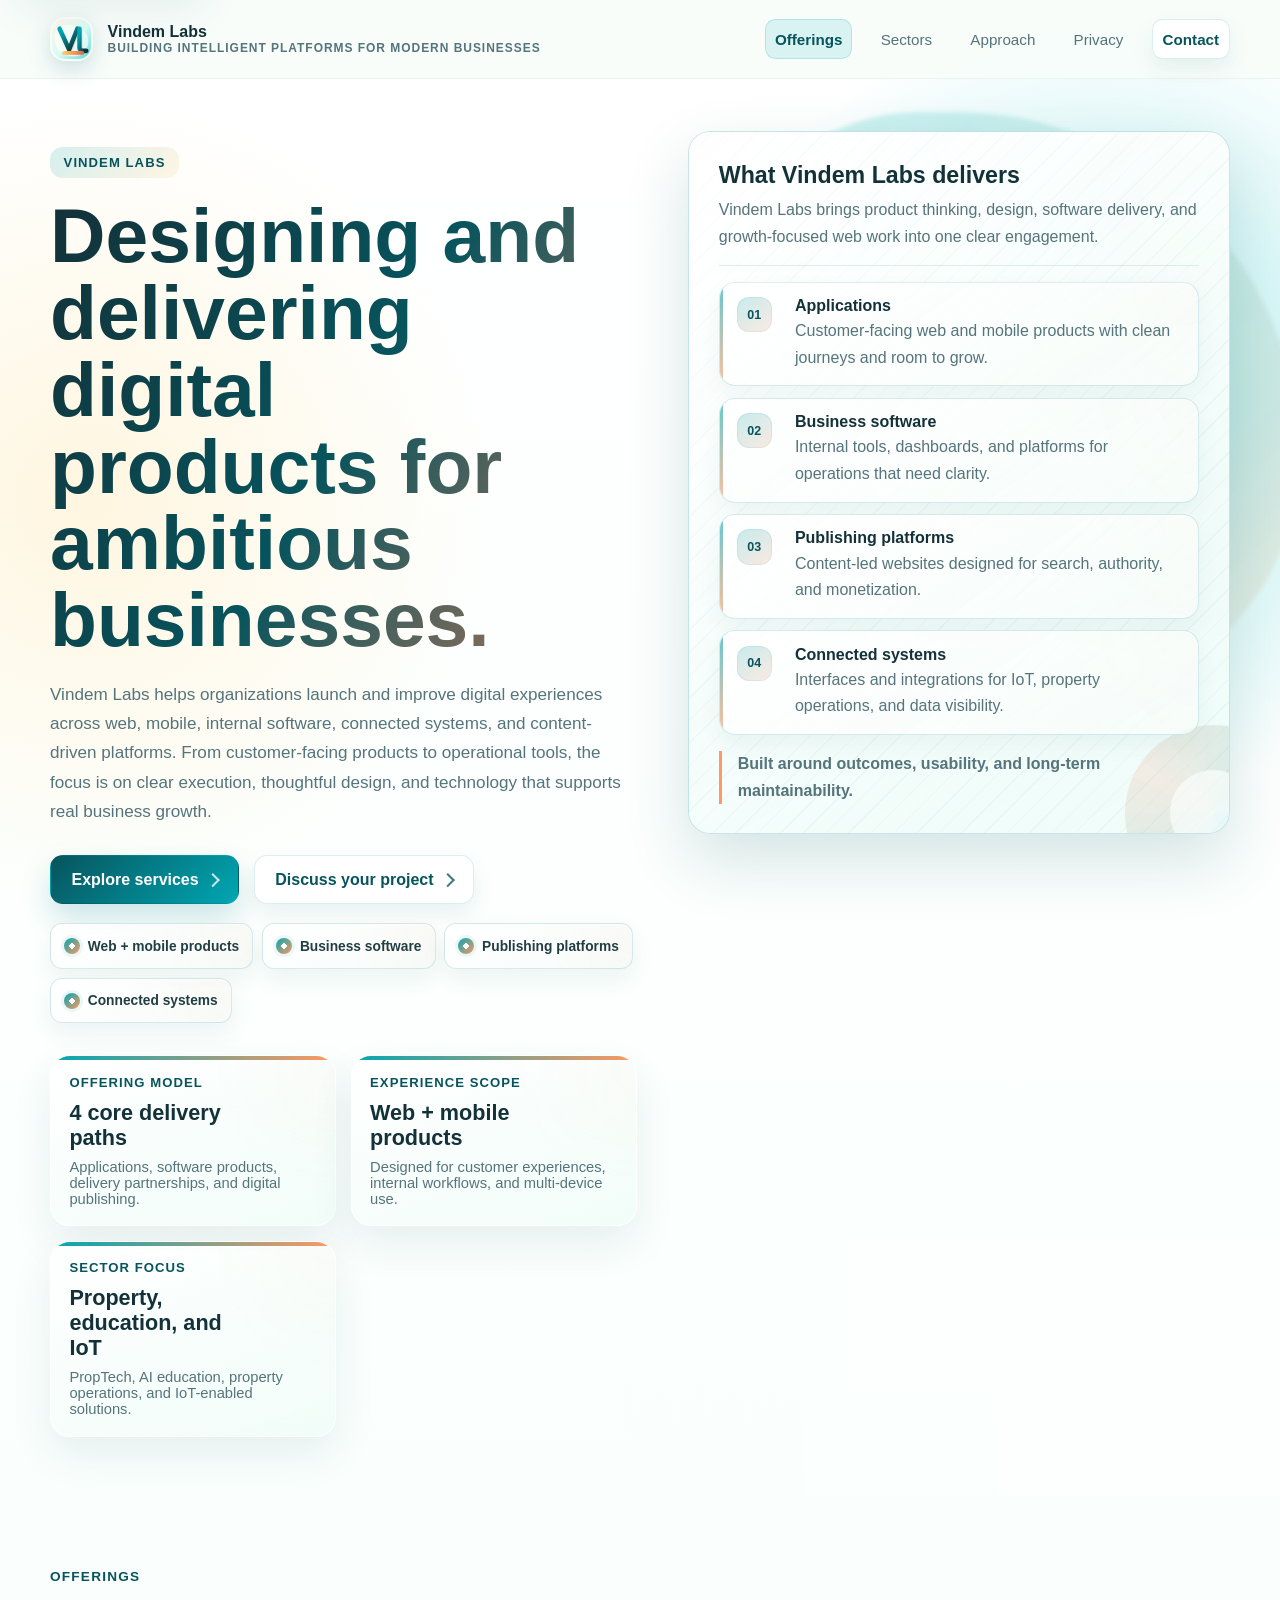
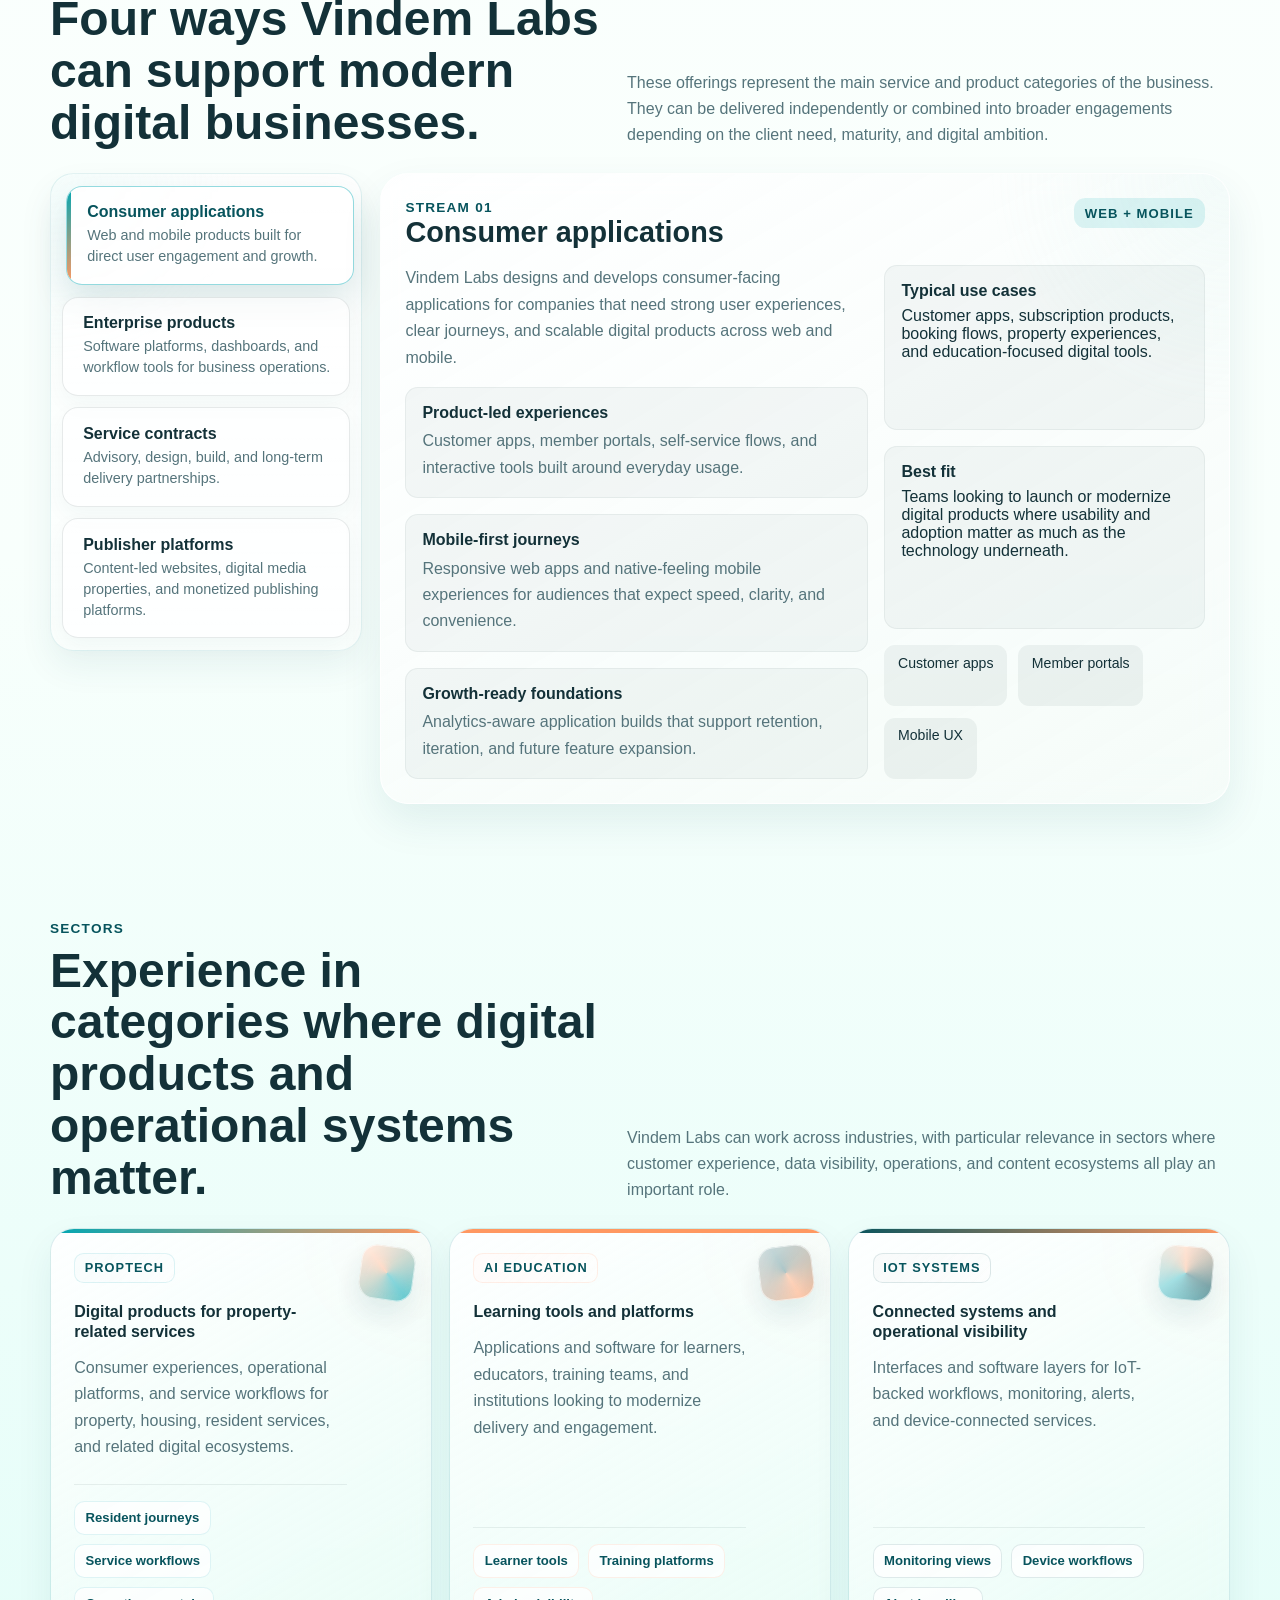
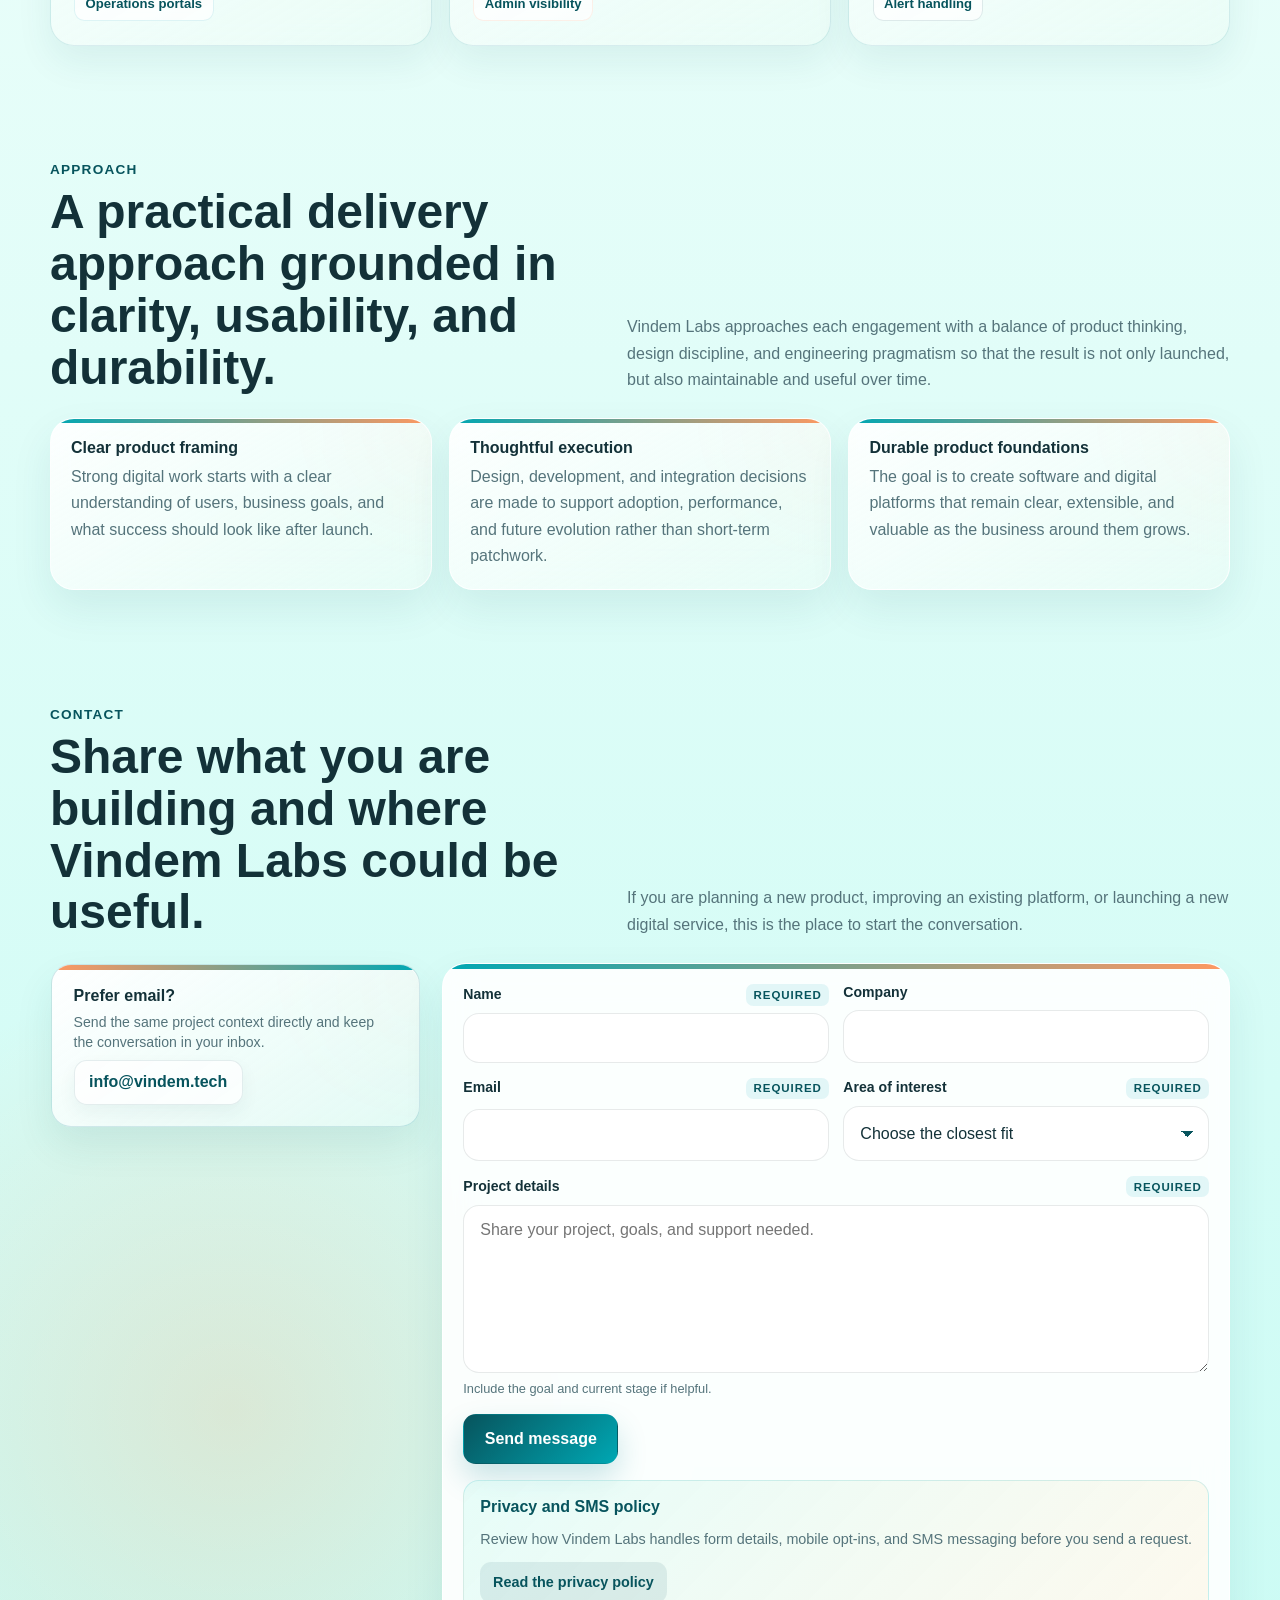
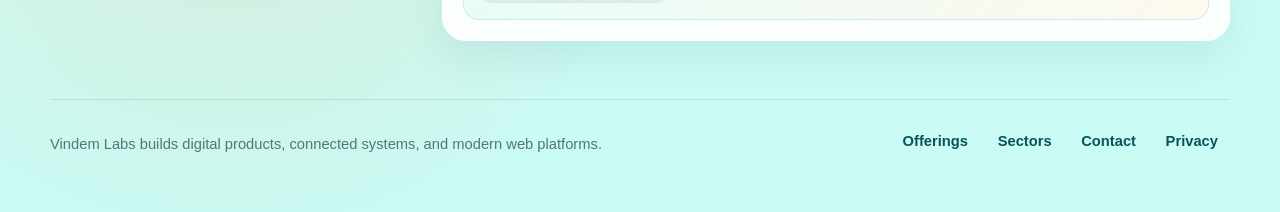
==== docs/index.html @ 6e9fb5de "Refine mobile hero proof layout" ====
<!DOCTYPE html>
<html lang="en">
  <head>
    <meta charset="UTF-8" />
    <meta name="viewport" content="width=device-width, initial-scale=1.0" />
    <title>Vindem Labs | Web, Mobile, Software, and Digital Platforms</title>
    <meta
      name="description"
      content="Vindem Labs LLC builds web, mobile, software, and digital platforms across PropTech, AI education, property operations, IoT, and publisher websites. View the SMS and mobile privacy policy at https://vindem.tech/privacy.html."
    />
    <meta
      name="keywords"
      content="Vindem Labs LLC, web applications, mobile applications, enterprise software, PropTech, AI education, property management software, IoT integrations, publisher websites, privacy policy, SMS privacy policy"
    />
    <meta name="robots" content="index, follow, max-image-preview:large" />
    <meta name="author" content="Vindem Labs LLC" />
    <meta name="application-name" content="Vindem Labs" />
    <meta name="last-modified" content="2026-04-29" />
    <meta name="theme-color" content="#d8fbf5" />
    <meta property="og:title" content="Vindem Labs" />
    <meta
      property="og:description"
      content="Vindem Labs LLC creates digital products, software platforms, websites, and connected web experiences. The SMS and mobile privacy policy is available at https://vindem.tech/privacy.html."
    />
    <meta property="og:site_name" content="Vindem Labs" />
    <meta property="og:type" content="website" />
    <meta property="og:image" content="assets/og-card.svg?v=10" />
    <meta name="twitter:card" content="summary_large_image" />
    <meta name="twitter:title" content="Vindem Labs" />
    <meta
      name="twitter:description"
      content="Web, mobile, software, and digital platforms from Vindem Labs LLC, with the SMS and mobile privacy policy available at https://vindem.tech/privacy.html."
    />
    <link rel="icon" href="assets/favicon.svg?v=10" type="image/svg+xml" />
    <script type="application/ld+json">
      {
        "@context": "https://schema.org",
        "@type": "WebSite",
        "name": "Vindem Labs",
        "alternateName": "Vindem Labs LLC",
        "description": "Vindem Labs LLC builds web, mobile, software, and digital platforms across PropTech, AI education, property operations, IoT, and publisher websites.",
        "publisher": {
          "@type": "Organization",
          "name": "Vindem Labs LLC",
          "url": "./"
        },
        "hasPart": {
          "@type": "WebPageElement",
          "name": "Privacy Policy",
          "url": "https://vindem.tech/privacy.html",
          "text": "Vindem Labs LLC does not share, sell, or rent your mobile phone number or any personal information collected through SMS messaging with third parties for their marketing purposes. Your mobile number will only be used to send you the SMS messages you have opted in to receive."
        }
      }
    </script>
    <style>
      :root {
        --bg: #f8fffc;
        --bg-deep: #c9fbf4;
        --panel: rgba(255, 255, 255, 0.8);
        --panel-strong: rgba(255, 255, 255, 0.96);
        --text: #133138;
        --muted: #55747b;
        --line: rgba(19, 49, 56, 0.1);
        --brand: #00a7b3;
        --brand-deep: #07545d;
        --brand-soft: #a7f3ec;
        --accent: #ff9861;
        --ink: #213e44;
        --cream: #fff5df;
        --mint: #d4fbef;
        --shadow: 0 18px 42px rgba(7, 84, 93, 0.085);
        --shadow-strong: 0 28px 70px rgba(7, 84, 93, 0.14);
        --radius: 22px;
        --max: 1180px;
      }

      * {
        box-sizing: border-box;
      }

      html {
        scroll-behavior: smooth;
      }

      body {
        margin: 0;
        font-family: "Sora", "Avenir Next", "Segoe UI", sans-serif;
        color: var(--text);
        overflow-x: hidden;
        background:
          radial-gradient(circle at 7% 10%, rgba(255, 246, 224, 1), transparent 25rem),
          radial-gradient(circle at 86% 8%, rgba(0, 196, 204, 0.3), transparent 25rem),
          radial-gradient(circle at 18% 92%, rgba(255, 164, 104, 0.22), transparent 28rem),
          linear-gradient(180deg, #ffffff 0%, var(--bg) 43%, var(--bg-deep) 100%);
      }

      body::before {
        content: "";
        position: fixed;
        inset: 7rem auto auto 50%;
        width: min(46vw, 620px);
        height: min(46vw, 620px);
        transform: translateX(12%);
        border-radius: 38% 62% 44% 56%;
        background:
          linear-gradient(135deg, rgba(0, 196, 204, 0.26), rgba(255, 164, 104, 0.2)),
          radial-gradient(circle at 35% 35%, rgba(255, 255, 255, 0.94), transparent 34%);
        filter: blur(2px);
        opacity: 0.8;
        pointer-events: none;
        z-index: -1;
      }

      a {
        color: inherit;
        text-decoration: none;
      }

      img,
      svg {
        display: block;
        max-width: 100%;
      }

      button,
      input,
      textarea,
      select {
        font: inherit;
      }

      .shell {
        width: min(calc(100% - 2rem), var(--max));
        margin: 0 auto;
      }

      .visually-hidden {
        position: absolute;
        width: 1px;
        height: 1px;
        padding: 0;
        margin: -1px;
        overflow: hidden;
        clip: rect(0, 0, 0, 0);
        white-space: nowrap;
        border: 0;
      }

      .site-header {
        position: sticky;
        top: 0;
        z-index: 20;
        backdrop-filter: blur(18px);
        background: rgba(247, 253, 250, 0.84);
        border-bottom: 1px solid rgba(19, 49, 56, 0.06);
      }

      .skip-link {
        position: fixed;
        top: 1rem;
        left: 1rem;
        z-index: 50;
        transform: translateY(-160%);
        padding: 0.8rem 1rem;
        border-radius: 0.8rem;
        background: var(--brand-deep);
        color: #fff;
        font-weight: 800;
        box-shadow: var(--shadow);
        transition: transform 180ms ease;
      }

      .skip-link:focus-visible {
        transform: translateY(0);
        outline: 3px solid rgba(255, 152, 97, 0.6);
        outline-offset: 3px;
      }

      main:focus {
        outline: none;
      }

      .site-header .shell {
        display: flex;
        align-items: center;
        justify-content: space-between;
        gap: 1rem;
        min-height: 78px;
        position: relative;
      }

      .brand {
        display: flex;
        align-items: center;
        gap: 0.9rem;
        min-width: 0;
        padding: 0.35rem 0.45rem 0.35rem 0.35rem;
        margin-left: -0.35rem;
        border-radius: 1rem;
        font-weight: 800;
        letter-spacing: 0;
        transition: background 180ms ease, box-shadow 180ms ease, transform 180ms ease;
      }

      .brand:hover {
        background: rgba(255, 255, 255, 0.5);
      }

      .brand:focus-visible {
        background: linear-gradient(135deg, rgba(216, 251, 245, 0.86), rgba(255, 248, 242, 0.76));
        box-shadow:
          0 0 0 3px rgba(255, 255, 255, 0.94),
          0 0 0 6px rgba(0, 167, 179, 0.28),
          0 10px 24px rgba(7, 84, 93, 0.12);
        outline: none;
      }

      .brand-mark {
        width: 2.7rem;
        height: 2.7rem;
        border-radius: 0.95rem;
        box-shadow: 0 8px 22px rgba(7, 84, 93, 0.18);
        overflow: hidden;
        flex: 0 0 auto;
      }

      .brand-copy {
        min-width: 0;
      }

      .brand-mark img {
        display: block;
        width: 100%;
        height: 100%;
      }

      .brand-copy small {
        display: block;
        color: var(--muted);
        font-size: 0.75rem;
        font-weight: 600;
        letter-spacing: 0.08em;
        text-transform: uppercase;
      }

      nav {
        display: flex;
        align-items: center;
        gap: 1.15rem;
        flex-wrap: wrap;
        justify-content: flex-end;
      }

      .site-header nav a {
        display: inline-flex;
        align-items: center;
        min-height: 2.5rem;
        padding: 0 0.62rem;
        position: relative;
        color: var(--muted);
        font-size: 0.95rem;
        border-radius: 0.65rem;
        transition: color 180ms ease, background 180ms ease, box-shadow 180ms ease;
      }

      .site-header nav a:hover,
      .site-header nav a:focus-visible {
        color: var(--text);
      }

      .site-header nav a:hover {
        background: rgba(255, 255, 255, 0.54);
        box-shadow: inset 0 -3px 0 rgba(255, 152, 97, 0.5);
      }

      .site-header nav a:focus-visible {
        background: linear-gradient(135deg, rgba(216, 251, 245, 0.86), rgba(255, 248, 242, 0.76));
        box-shadow:
          0 0 0 3px rgba(255, 255, 255, 0.94),
          0 0 0 6px rgba(0, 167, 179, 0.28),
          0 10px 24px rgba(7, 84, 93, 0.12);
        outline: none;
      }

      .site-header nav a:focus-visible::after {
        content: "";
        position: absolute;
        left: 0.55rem;
        right: 0.55rem;
        bottom: 0.18rem;
        height: 3px;
        border-radius: 999px;
        background: linear-gradient(90deg, var(--brand), var(--accent));
      }

      .mobile-nav {
        display: none;
        position: relative;
      }

      .mobile-nav summary {
        list-style: none;
        width: 3rem;
        height: 3rem;
        padding: 0;
      }

      .mobile-nav summary::-webkit-details-marker {
        display: none;
      }

      .mobile-nav[open] summary {
        border-color: rgba(0, 167, 179, 0.42);
        background: rgba(190, 236, 231, 0.5);
      }

      .mobile-nav summary:focus-visible {
        box-shadow:
          0 0 0 3px rgba(255, 255, 255, 0.94),
          0 0 0 6px rgba(0, 167, 179, 0.28),
          0 10px 24px rgba(7, 84, 93, 0.12);
        outline: none;
      }

      .menu-icon {
        display: grid;
        gap: 0.28rem;
        width: 1.2rem;
      }

      .menu-icon span {
        display: block;
        height: 2px;
        border-radius: 999px;
        background: currentColor;
        transition: transform 180ms ease, opacity 180ms ease;
      }

      .mobile-nav[open] .menu-icon span:first-child {
        transform: translateY(0.39rem) rotate(45deg);
      }

      .mobile-nav[open] .menu-icon span:nth-child(2) {
        opacity: 0;
      }

      .mobile-nav[open] .menu-icon span:last-child {
        transform: translateY(-0.39rem) rotate(-45deg);
      }

      .mobile-nav-panel {
        position: absolute;
        top: calc(100% + 0.75rem);
        right: 0;
        width: min(22rem, calc(100vw - 2rem));
        display: grid;
        gap: 0.4rem;
        max-height: calc(100vh - 6rem);
        overflow-y: auto;
        padding: 0.65rem;
        border-radius: 1.1rem;
        background:
          linear-gradient(180deg, rgba(255, 255, 255, 0.98), rgba(248, 255, 252, 0.94)),
          radial-gradient(circle at 100% 0%, rgba(167, 243, 236, 0.54), transparent 10rem);
        border: 1px solid rgba(0, 126, 139, 0.12);
        box-shadow: 0 18px 42px rgba(7, 84, 93, 0.14);
        backdrop-filter: blur(16px);
        z-index: 30;
      }

      .mobile-nav-panel a {
        display: flex;
        align-items: center;
        min-height: 3rem;
        padding: 0.78rem 0.9rem;
        border: 1px solid transparent;
        border-radius: 0.82rem;
        background: rgba(255, 255, 255, 0.58);
        color: var(--text);
        font-weight: 700;
        transition:
          background 180ms ease,
          border-color 180ms ease,
          box-shadow 180ms ease,
          color 180ms ease;
      }

      .mobile-nav-panel a:hover,
      .mobile-nav-panel a:focus-visible {
        background: linear-gradient(135deg, rgba(216, 251, 245, 0.86), rgba(255, 248, 242, 0.76));
        border-color: rgba(0, 167, 179, 0.22);
        box-shadow:
          inset 4px 0 0 var(--accent),
          0 0 0 2px rgba(0, 167, 179, 0.16);
        color: var(--brand-deep);
        outline: none;
      }

      .button {
        display: inline-flex;
        align-items: center;
        justify-content: center;
        gap: 0.6rem;
        border-radius: 0.8rem;
        padding: 0.92rem 1.28rem;
        border: 1px solid transparent;
        font-weight: 700;
        cursor: pointer;
        box-shadow: 0 10px 22px rgba(7, 84, 93, 0.08);
        transition:
          transform 180ms ease,
          background 180ms ease,
          border-color 180ms ease,
          box-shadow 180ms ease;
      }

      .button:hover,
      .button:focus-visible {
        transform: translateY(-1px);
        box-shadow: 0 16px 30px rgba(7, 84, 93, 0.12);
      }

      .button:focus-visible {
        outline: 3px solid rgba(255, 152, 97, 0.5);
        outline-offset: 3px;
      }

      .button:active {
        transform: translateY(0);
        box-shadow: 0 8px 18px rgba(7, 84, 93, 0.1);
      }

      .button.primary {
        background: linear-gradient(135deg, var(--brand-deep), var(--brand));
        color: #fff;
        box-shadow: 0 14px 30px rgba(0, 126, 139, 0.2);
      }

      .button.primary:hover,
      .button.primary:focus-visible {
        background: linear-gradient(135deg, #064852, #00b5bf);
        box-shadow: 0 18px 36px rgba(0, 126, 139, 0.24);
      }

      .button.primary:disabled {
        background: rgba(19, 49, 56, 0.12);
        color: rgba(19, 49, 56, 0.66);
        border-color: rgba(19, 49, 56, 0.08);
        box-shadow: none;
        cursor: not-allowed;
        transform: none;
      }

      .button.secondary {
        background: rgba(255, 255, 255, 0.78);
        border-color: rgba(0, 126, 139, 0.14);
        color: var(--brand-deep);
      }

      .button.secondary:hover,
      .button.secondary:focus-visible {
        background: rgba(255, 255, 255, 0.94);
        border-color: rgba(0, 167, 179, 0.3);
      }

      main section {
        padding: 3.65rem 0;
        scroll-margin-top: 6.5rem;
      }

      .hero {
        padding-top: 3.25rem;
        position: relative;
      }

      .hero::after {
        content: "";
        position: absolute;
        inset: auto 0 1rem auto;
        width: min(52vw, 680px);
        height: 16rem;
        border-radius: 999px 0 0 999px;
        background: linear-gradient(90deg, transparent, rgba(255, 255, 255, 0.58));
        pointer-events: none;
        z-index: -1;
      }

      .hero-grid {
        display: grid;
        grid-template-columns: minmax(0, 1.04fr) minmax(360px, 0.96fr);
        gap: clamp(1.5rem, 4vw, 3.25rem);
        align-items: start;
      }

      .hero-copy {
        padding: 1rem 0;
      }

      .eyebrow {
        display: inline-flex;
        align-items: center;
        gap: 0.5rem;
        margin-bottom: 1.2rem;
        padding: 0.5rem 0.85rem;
        border-radius: 0.8rem;
        font-size: 0.82rem;
        font-weight: 800;
        letter-spacing: 0.08em;
        text-transform: uppercase;
        background: linear-gradient(135deg, rgba(0, 167, 179, 0.16), rgba(255, 242, 220, 0.78));
        color: var(--brand-deep);
      }

      h1,
      h2,
      h3,
      p {
        margin: 0;
      }

      h1 {
        font-size: 4.8rem;
        line-height: 1;
        letter-spacing: 0;
        max-width: 13ch;
        background: linear-gradient(120deg, #133138 0%, #07545d 52%, #e97f59 116%);
        -webkit-background-clip: text;
        background-clip: text;
        color: transparent;
      }

      .hero-copy p {
        margin-top: 1.35rem;
        max-width: 62ch;
        color: var(--muted);
        font-size: 1.07rem;
        line-height: 1.72;
      }

      .hero-actions {
        display: flex;
        gap: 0.9rem;
        flex-wrap: wrap;
        margin-top: 1.75rem;
      }

      .hero-actions .button::after {
        content: "";
        width: 0.48rem;
        height: 0.48rem;
        border-top: 2px solid currentColor;
        border-right: 2px solid currentColor;
        transform: rotate(45deg);
        opacity: 0.78;
        transition: transform 180ms ease, opacity 180ms ease;
      }

      .hero-actions .button:hover::after,
      .hero-actions .button:focus-visible::after {
        transform: translateX(0.14rem) rotate(45deg);
        opacity: 1;
      }

      .hero-proof {
        display: flex;
        flex-wrap: wrap;
        gap: 0.55rem;
        margin-top: 1.2rem;
        max-width: 42rem;
      }

      .hero-proof span {
        display: inline-flex;
        align-items: center;
        gap: 0.48rem;
        flex: 0 1 auto;
        min-height: 2.85rem;
        padding: 0.6rem 0.82rem;
        border: 1px solid rgba(0, 126, 139, 0.16);
        border-radius: 0.75rem;
        background:
          linear-gradient(145deg, rgba(255, 255, 255, 0.86), rgba(245, 251, 248, 0.72)),
          radial-gradient(circle at 100% 0%, rgba(255, 152, 97, 0.14), transparent 5.8rem);
        color: var(--ink);
        font-size: 0.86rem;
        font-weight: 700;
        line-height: 1.25;
        box-shadow:
          inset 0 1px 0 rgba(255, 255, 255, 0.86),
          0 10px 24px rgba(7, 84, 93, 0.065);
      }

      .hero-proof span::before {
        content: "";
        width: 1rem;
        height: 1rem;
        border-radius: 999px;
        flex: 0 0 auto;
        background:
          radial-gradient(circle at 50% 50%, #fff 0 0.17rem, transparent 0.18rem),
          linear-gradient(135deg, var(--brand), var(--accent));
        box-shadow:
          0 0 0 3px rgba(0, 167, 179, 0.08),
          0 0 0 1px rgba(255, 255, 255, 0.9);
      }

      .metric-row {
        display: grid;
        grid-template-columns: repeat(auto-fit, minmax(min(100%, 12.5rem), 1fr));
        gap: 0.9rem;
        margin-top: 2rem;
      }

      .metric-card,
      .glass-card,
      .stream-panel,
      .path-card,
      .pillar,
      .contact-card,
      .contact-form {
        background: var(--panel);
        border: 1px solid rgba(255, 255, 255, 0.78);
        box-shadow: var(--shadow);
        backdrop-filter: blur(16px);
      }

      .metric-card {
        display: grid;
        align-content: start;
        gap: 0.55rem;
        min-height: 10.5rem;
        border-radius: 1.25rem;
        padding: 1.15rem;
        position: relative;
        overflow: hidden;
        background:
          linear-gradient(160deg, rgba(255, 255, 255, 0.86), rgba(236, 252, 246, 0.64)),
          radial-gradient(circle at 100% 0%, rgba(255, 152, 97, 0.12), transparent 8rem);
        border-color: rgba(255, 255, 255, 0.86);
        transition: transform 180ms ease, box-shadow 180ms ease;
      }

      .metric-card::before {
        content: "";
        position: absolute;
        inset: 0 0 auto;
        height: 4px;
        background: linear-gradient(90deg, var(--brand), var(--accent));
      }

      .metric-card:hover,
      .metric-card:focus-within {
        transform: translateY(-3px);
        box-shadow: 0 18px 38px rgba(7, 84, 93, 0.1);
      }

      .metric-card strong {
        display: block;
        color: var(--brand-deep);
        font-size: 0.82rem;
        letter-spacing: 0.08em;
        line-height: 1.25;
        text-transform: uppercase;
      }

      .metric-card b {
        display: block;
        color: var(--text);
        font-size: 1.35rem;
        line-height: 1.16;
        letter-spacing: 0;
        max-width: 13ch;
      }

      .metric-card span {
        color: var(--muted);
        font-size: 0.92rem;
      }

      .glass-card {
        border-radius: var(--radius);
        padding: clamp(1.35rem, 2.4vw, 1.85rem);
        position: relative;
        overflow: hidden;
        background:
          linear-gradient(145deg, rgba(255, 255, 255, 0.97), rgba(223, 248, 239, 0.86)),
          radial-gradient(circle at 92% 8%, rgba(244, 151, 108, 0.18), transparent 11rem);
        border-color: rgba(255, 255, 255, 0.9);
        box-shadow: var(--shadow-strong);
      }

      .glass-card::before {
        content: "";
        position: absolute;
        inset: 0;
        background:
          linear-gradient(135deg, rgba(255, 255, 255, 0.7), transparent 42%),
          repeating-linear-gradient(135deg, rgba(0, 126, 139, 0.045) 0 1px, transparent 1px 16px);
        pointer-events: none;
      }

      .glass-card::after {
        content: "";
        position: absolute;
        width: 11rem;
        height: 11rem;
        right: -4.5rem;
        bottom: -4.2rem;
        border-radius: 50%;
        background:
          radial-gradient(circle, rgba(255, 255, 255, 0.7) 0 34%, transparent 35%),
          conic-gradient(from 120deg, rgba(0, 167, 179, 0.28), rgba(244, 151, 108, 0.22), rgba(0, 167, 179, 0.28));
        opacity: 0.72;
        pointer-events: none;
      }

      .hero-board {
        display: grid;
        gap: 1rem;
        align-self: start;
        align-content: start;
        background:
          linear-gradient(150deg, rgba(255, 255, 255, 0.985), rgba(237, 252, 248, 0.92)),
          radial-gradient(circle at 94% 8%, rgba(244, 151, 108, 0.14), transparent 10rem);
        border-color: rgba(0, 126, 139, 0.2);
        box-shadow:
          0 26px 64px rgba(7, 84, 93, 0.16),
          inset 0 1px 0 rgba(255, 255, 255, 0.92);
      }

      .hero-board > * {
        position: relative;
        z-index: 1;
      }

      .hero-board h2 {
        font-size: 1.45rem;
        letter-spacing: 0;
        margin-bottom: 0.55rem;
      }

      .hero-board > div:first-child {
        padding-bottom: 0.9rem;
        border-bottom: 1px solid rgba(0, 126, 139, 0.12);
      }

      .hero-board p,
      .section-copy p,
      .stream-content p,
      .path-card p,
      .pillar p,
      .contact-card p {
        color: var(--muted);
        line-height: 1.65;
      }

      .delivery-list,
      .pill-list,
      .stat-list {
        display: flex;
        flex-wrap: wrap;
        gap: 0.7rem;
      }

      .delivery-list {
        display: grid;
        gap: 0.72rem;
      }

      .delivery-item {
        position: relative;
        overflow: hidden;
        display: grid;
        grid-template-columns: 2.7rem minmax(0, 1fr);
        gap: 0.95rem;
        align-items: start;
        padding: 0.9rem 0.95rem 0.9rem 1.05rem;
        border: 1px solid rgba(0, 126, 139, 0.16);
        border-radius: 1rem;
        background:
          linear-gradient(145deg, rgba(255, 255, 255, 0.94), rgba(247, 253, 250, 0.82)),
          radial-gradient(circle at 100% 0%, rgba(255, 152, 97, 0.1), transparent 7rem);
        box-shadow:
          inset 0 1px 0 rgba(255, 255, 255, 0.78),
          0 10px 22px rgba(7, 84, 93, 0.055);
        transition: transform 180ms ease, border-color 180ms ease, box-shadow 180ms ease;
      }

      .delivery-item::before {
        content: "";
        position: absolute;
        inset: 0 auto 0 0;
        width: 3px;
        background: linear-gradient(180deg, var(--brand), var(--accent));
        opacity: 0.62;
      }

      .delivery-item:hover,
      .delivery-item:focus-within {
        transform: translateY(-2px);
        border-color: rgba(0, 167, 179, 0.26);
        box-shadow:
          inset 0 1px 0 rgba(255, 255, 255, 0.86),
          0 15px 28px rgba(7, 84, 93, 0.08);
      }

      .delivery-item:first-child {
        border-top: 1px solid rgba(0, 126, 139, 0.12);
      }

      .delivery-item .delivery-code {
        display: inline-grid;
        place-items: center;
        width: 2.2rem;
        height: 2.2rem;
        border-radius: 0.75rem;
        background: linear-gradient(145deg, rgba(0, 167, 179, 0.22), rgba(244, 151, 108, 0.2));
        color: var(--brand-deep);
        font-size: 0.78rem;
        font-variant-numeric: tabular-nums;
        font-weight: 800;
        box-shadow: inset 0 0 0 1px rgba(0, 126, 139, 0.08);
      }

      .delivery-item strong {
        display: block;
        margin-bottom: 0.2rem;
      }

      .delivery-note {
        border-left: 3px solid var(--accent);
        padding-left: 1rem;
        color: var(--ink);
        font-weight: 700;
      }

      .pill-list span,
      .stat-list span {
        padding: 0.6rem 0.85rem;
        border-radius: 0.7rem;
        font-size: 0.88rem;
        background: rgba(19, 49, 56, 0.06);
      }

      .section-head {
        display: grid;
        grid-template-columns: 0.92fr 1fr;
        gap: 1.4rem;
        align-items: end;
        margin-bottom: 1.55rem;
      }

      .section-head h2 {
        font-size: 3rem;
        line-height: 1.08;
        letter-spacing: 0;
      }

      .section-kicker {
        color: var(--brand-deep);
        font-size: 0.85rem;
        font-weight: 800;
        letter-spacing: 0.09em;
        text-transform: uppercase;
        margin-bottom: 0.55rem;
      }

      .stream-shell {
        display: grid;
        grid-template-columns: minmax(17rem, 19.5rem) minmax(0, 1fr);
        gap: 1.15rem;
        align-items: start;
      }

      .stream-tabs {
        display: grid;
        gap: 0.72rem;
        padding: 0.7rem;
        border: 1px solid rgba(0, 126, 139, 0.1);
        border-radius: 1.45rem;
        background:
          linear-gradient(180deg, rgba(255, 255, 255, 0.74), rgba(255, 255, 255, 0.48)),
          radial-gradient(circle at 0 0, rgba(183, 242, 234, 0.52), transparent 12rem);
        box-shadow: 0 16px 34px rgba(7, 84, 93, 0.07);
      }

      .stream-mobile-summary {
        display: none;
      }

      .stream-tab {
        appearance: none;
        width: 100%;
        position: relative;
        overflow: hidden;
        text-align: left;
        padding: 1.05rem 1.1rem 1.05rem 1.25rem;
        border-radius: 1rem;
        border: 1px solid var(--line);
        background: rgba(255, 255, 255, 0.62);
        color: var(--text);
        cursor: pointer;
        box-shadow: 0 8px 22px rgba(7, 84, 93, 0.045);
        transition:
          transform 180ms ease,
          border-color 180ms ease,
          background 180ms ease,
          box-shadow 180ms ease;
      }

      .stream-tab::before {
        content: "";
        position: absolute;
        inset: 0 auto 0 0;
        width: 4px;
        background: linear-gradient(180deg, var(--brand), var(--accent));
        opacity: 0;
        transition: opacity 180ms ease;
      }

      .stream-tab:hover,
      .stream-tab:focus-visible,
      .stream-tab[aria-selected="true"] {
        transform: translateX(4px);
        border-color: rgba(0, 167, 179, 0.42);
        background: rgba(255, 255, 255, 0.88);
      }

      .stream-tab[aria-selected="true"] {
        color: var(--brand-deep);
        box-shadow: 0 16px 34px rgba(7, 84, 93, 0.14);
      }

      .stream-tab[aria-selected="true"]::before {
        opacity: 1;
      }

      .stream-tab:focus-visible {
        outline: 3px solid rgba(255, 152, 97, 0.5);
        outline-offset: 3px;
      }

      .stream-tab strong {
        display: block;
        font-size: 1rem;
        margin-bottom: 0.25rem;
      }

      .stream-tab span {
        color: var(--muted);
        font-size: 0.9rem;
        line-height: 1.45;
      }

      .stream-panel {
        min-height: 468px;
        border-radius: 1.75rem;
        padding: 1.5rem;
        background:
          linear-gradient(150deg, rgba(255, 255, 255, 0.86), rgba(245, 251, 248, 0.74)),
          radial-gradient(circle at 100% 0%, rgba(190, 236, 231, 0.72), transparent 15rem);
      }

      .stream-panel[hidden] {
        display: none;
      }

      .stream-header {
        display: flex;
        justify-content: space-between;
        gap: 1rem;
        align-items: start;
        margin-bottom: 1rem;
      }

      .stream-header h3 {
        font-size: 1.8rem;
        letter-spacing: 0;
      }

      .stream-badge {
        padding: 0.45rem 0.7rem;
        border-radius: 0.7rem;
        background: rgba(0, 167, 179, 0.13);
        color: var(--brand-deep);
        white-space: nowrap;
        font-size: 0.82rem;
        font-weight: 800;
        letter-spacing: 0.08em;
        text-transform: uppercase;
      }

      .stream-grid {
        display: grid;
        grid-template-columns: 1.3fr 0.9fr;
        gap: 1rem;
      }

      .stream-content,
      .stream-side,
      .sub-list {
        display: grid;
        gap: 1rem;
      }

      .contact-direct {
        display: grid;
        gap: 0.45rem;
        position: relative;
        overflow: hidden;
        padding: clamp(1.1rem, 2vw, 1.35rem);
        border: 1px solid rgba(0, 126, 139, 0.18);
        border-radius: 1.25rem;
        background:
          linear-gradient(145deg, rgba(255, 255, 255, 0.98), rgba(229, 251, 246, 0.82)),
          radial-gradient(circle at 100% 0%, rgba(255, 152, 97, 0.2), transparent 10rem);
        box-shadow:
          inset 0 1px 0 rgba(255, 255, 255, 0.88),
          0 18px 38px rgba(7, 84, 93, 0.09);
        transition: transform 180ms ease, border-color 180ms ease, box-shadow 180ms ease;
      }

      .contact-direct::before {
        content: "";
        position: absolute;
        inset: 0 0 auto;
        height: 5px;
        background: linear-gradient(90deg, var(--accent), var(--brand));
      }

      .contact-direct:hover,
      .contact-direct:focus-within {
        transform: translateY(-2px);
        border-color: rgba(0, 167, 179, 0.28);
        box-shadow:
          inset 0 1px 0 rgba(255, 255, 255, 0.9),
          0 22px 46px rgba(7, 84, 93, 0.12);
      }

      .contact-direct span {
        color: var(--muted);
        font-size: 0.88rem;
        line-height: 1.45;
      }

      .contact-direct a {
        justify-self: start;
        display: inline-flex;
        align-items: center;
        max-width: 100%;
        min-height: 2.8rem;
        padding: 0.68rem 0.9rem;
        border: 1px solid rgba(7, 84, 93, 0.1);
        border-radius: 0.8rem;
        background: rgba(255, 255, 255, 0.74);
        color: var(--brand-deep);
        font-weight: 800;
        overflow-wrap: anywhere;
        box-shadow: 0 8px 18px rgba(7, 84, 93, 0.06);
      }

      .contact-direct a:hover,
      .contact-direct a:focus-visible {
        background: rgba(216, 251, 245, 0.86);
        border-color: rgba(0, 167, 179, 0.24);
        outline: 3px solid rgba(255, 152, 97, 0.36);
        outline-offset: 3px;
      }

      .sub-item,
      .checkpoint {
        padding: 1rem;
        border-radius: 0.8rem;
        background: rgba(19, 49, 56, 0.04);
        border: 1px solid rgba(19, 49, 56, 0.06);
      }

      .sub-item strong,
      .checkpoint strong,
      .pillar h3,
      .path-card h3,
      .contact-card h3 {
        display: block;
        margin-bottom: 0.4rem;
        font-size: 1rem;
      }

      .path-grid,
      .pillar-grid {
        display: grid;
        grid-template-columns: repeat(3, minmax(0, 1fr));
        gap: 1.1rem;
      }

      .path-card,
      .pillar,
      .contact-card,
      .contact-form {
        border-radius: 1.5rem;
        padding: 1.25rem;
        transition: transform 180ms ease, box-shadow 180ms ease;
      }

      .path-card,
      .pillar {
        position: relative;
        overflow: hidden;
        background:
          linear-gradient(150deg, rgba(255, 255, 255, 0.9), rgba(236, 252, 246, 0.66)),
          radial-gradient(circle at 100% 0%, rgba(255, 152, 97, 0.12), transparent 9rem);
      }

      .path-card {
        --path-accent: var(--brand);
        --path-accent-soft: rgba(0, 167, 179, 0.12);
        display: grid;
        grid-template-rows: auto auto minmax(5.5rem, 1fr) auto;
        gap: 0.45rem;
        min-height: 20rem;
        padding: clamp(1.2rem, 2vw, 1.45rem);
        padding-right: clamp(4.4rem, 8vw, 5.25rem);
        border-color: rgba(0, 126, 139, 0.14);
        box-shadow:
          inset 0 1px 0 rgba(255, 255, 255, 0.86),
          0 16px 36px rgba(7, 84, 93, 0.075);
      }

      .path-card:nth-child(2) {
        --path-accent: var(--accent);
        --path-accent-soft: rgba(255, 152, 97, 0.14);
      }

      .path-card:nth-child(3) {
        --path-accent: var(--brand-deep);
        --path-accent-soft: rgba(7, 84, 93, 0.12);
      }

      .path-card > * {
        position: relative;
        z-index: 1;
      }

      .path-card::before,
      .pillar::before {
        content: "";
        position: absolute;
        inset: 0 0 auto;
        height: 4px;
        background: linear-gradient(90deg, var(--path-accent, var(--brand)), var(--accent));
      }

      .path-card::after {
        content: "";
        position: absolute;
        top: 1.05rem;
        right: 1.05rem;
        width: 3.35rem;
        height: 3.35rem;
        border-radius: 1rem;
        background:
          linear-gradient(135deg, rgba(255, 255, 255, 0.72), rgba(255, 255, 255, 0.18)),
          conic-gradient(from 135deg, rgba(0, 167, 179, 0.88), rgba(255, 152, 97, 0.78), rgba(0, 167, 179, 0.88));
        box-shadow:
          inset 0 0 0 1px rgba(255, 255, 255, 0.58),
          0 14px 28px rgba(7, 84, 93, 0.12);
        opacity: 0.86;
        transform: rotate(8deg);
      }

      .path-card:nth-child(2)::after {
        background:
          linear-gradient(135deg, rgba(255, 255, 255, 0.72), rgba(255, 255, 255, 0.18)),
          conic-gradient(from 155deg, rgba(255, 152, 97, 0.82), rgba(7, 84, 93, 0.74), rgba(255, 152, 97, 0.82));
        transform: rotate(-7deg);
      }

      .path-card:nth-child(3)::after {
        background:
          linear-gradient(135deg, rgba(255, 255, 255, 0.72), rgba(255, 255, 255, 0.18)),
          conic-gradient(from 115deg, rgba(7, 84, 93, 0.84), rgba(0, 167, 179, 0.78), rgba(255, 152, 97, 0.74), rgba(7, 84, 93, 0.84));
        transform: rotate(5deg);
      }

      .path-card:hover,
      .path-card:focus-within,
      .pillar:hover,
      .pillar:focus-within {
        transform: translateY(-3px);
        box-shadow: 0 20px 44px rgba(7, 84, 93, 0.11);
      }

      .path-card:hover,
      .path-card:focus-within {
        border-color: rgba(0, 167, 179, 0.26);
        box-shadow:
          inset 0 1px 0 rgba(255, 255, 255, 0.9),
          0 22px 50px rgba(7, 84, 93, 0.12);
      }

      .path-card em {
        display: inline-block;
        justify-self: start;
        margin-bottom: 0.75rem;
        padding: 0.42rem 0.6rem;
        border: 1px solid var(--path-accent-soft);
        border-radius: 0.6rem;
        background:
          linear-gradient(135deg, rgba(255, 255, 255, 0.8), rgba(255, 255, 255, 0.58)),
          linear-gradient(135deg, var(--path-accent-soft), transparent);
        font-style: normal;
        color: var(--brand-deep);
        font-weight: 800;
        letter-spacing: 0.08em;
        text-transform: uppercase;
        font-size: 0.8rem;
      }

      .path-card h3 {
        line-height: 1.22;
      }

      .path-highlights {
        display: flex;
        flex-wrap: wrap;
        gap: 0.55rem;
        align-self: end;
        margin-top: 1rem;
        padding-top: 1rem;
        border-top: 1px solid rgba(19, 49, 56, 0.08);
      }

      .path-highlights span {
        padding: 0.5rem 0.65rem;
        border-radius: 0.65rem;
        border: 1px solid var(--path-accent-soft);
        background: rgba(255, 255, 255, 0.72);
        color: var(--brand-deep);
        font-size: 0.82rem;
        font-weight: 800;
        line-height: 1.25;
      }

      .pillar {
        min-height: 100%;
      }

      .contact-layout {
        display: grid;
        grid-template-columns: minmax(16rem, 0.64fr) minmax(0, 1.36fr);
        gap: clamp(1rem, 2vw, 1.35rem);
        align-items: start;
      }

      .contact-card {
        display: grid;
        gap: 1rem;
        align-content: start;
        position: sticky;
        top: 6.25rem;
        padding: 0;
        border-color: transparent;
        background: transparent;
        box-shadow: none;
        backdrop-filter: none;
      }

      .contact-form {
        display: grid;
        gap: 1rem;
        position: relative;
        overflow: hidden;
        background: rgba(255, 255, 255, 0.9);
        border-color: rgba(255, 255, 255, 0.9);
      }

      .contact-form::before {
        content: "";
        position: absolute;
        inset: 0 0 auto;
        height: 5px;
        background: linear-gradient(90deg, var(--brand), var(--accent));
      }

      .form-grid {
        display: grid;
        grid-template-columns: repeat(2, minmax(0, 1fr));
        gap: 0.9rem;
      }

      .field {
        display: grid;
        gap: 0.45rem;
      }

      .field.full {
        grid-column: 1 / -1;
      }

      .field label {
        display: flex;
        align-items: baseline;
        justify-content: space-between;
        gap: 0.75rem;
        font-size: 0.88rem;
        font-weight: 700;
      }

      .required-mark {
        display: inline-flex;
        align-items: center;
        min-height: 1.35rem;
        padding: 0.18rem 0.45rem;
        border-radius: 0.45rem;
        background: rgba(0, 167, 179, 0.1);
        color: var(--brand-deep);
        font-size: 0.72rem;
        font-weight: 800;
        letter-spacing: 0.08em;
        text-transform: uppercase;
      }

      .field-hint {
        color: var(--muted);
        font-size: 0.8rem;
        line-height: 1.45;
      }

      .field input,
      .field textarea,
      .field select {
        width: 100%;
        border: 1px solid var(--line);
        border-radius: 1rem;
        padding: 0.95rem 1rem;
        background: rgba(255, 255, 255, 0.88);
        color: var(--text);
        box-shadow: inset 0 1px 0 rgba(255, 255, 255, 0.72);
        transition:
          background 180ms ease,
          border-color 180ms ease,
          box-shadow 180ms ease;
      }

      .field select {
        appearance: none;
        min-height: 3.45rem;
        padding-right: 2.8rem;
        background-image:
          linear-gradient(45deg, transparent 50%, var(--brand-deep) 50%),
          linear-gradient(135deg, var(--brand-deep) 50%, transparent 50%);
        background-position:
          calc(100% - 1.25rem) 50%,
          calc(100% - 0.9rem) 50%;
        background-size: 0.42rem 0.42rem, 0.42rem 0.42rem;
        background-repeat: no-repeat;
      }

      .field textarea {
        min-height: 168px;
        resize: vertical;
      }

      .field input:focus-visible,
      .field textarea:focus-visible,
      .field select:focus-visible {
        outline: none;
        border-color: rgba(0, 167, 179, 0.46);
        background: #fff;
        box-shadow:
          inset 0 1px 0 rgba(255, 255, 255, 0.9),
          0 0 0 3px rgba(0, 167, 179, 0.16),
          0 12px 26px rgba(7, 84, 93, 0.08);
      }

      .field input:user-invalid,
      .field textarea:user-invalid,
      .field select:user-invalid,
      .contact-form.is-validated .field input:invalid,
      .contact-form.is-validated .field textarea:invalid,
      .contact-form.is-validated .field select:invalid {
        border-color: rgba(188, 70, 45, 0.56);
        background:
          linear-gradient(135deg, rgba(255, 255, 255, 0.98), rgba(255, 246, 242, 0.86));
        box-shadow:
          inset 4px 0 0 rgba(188, 70, 45, 0.62),
          0 0 0 3px rgba(188, 70, 45, 0.11);
      }

      .field input:user-invalid:focus-visible,
      .field textarea:user-invalid:focus-visible,
      .field select:user-invalid:focus-visible,
      .contact-form.is-validated .field input:invalid:focus-visible,
      .contact-form.is-validated .field textarea:invalid:focus-visible,
      .contact-form.is-validated .field select:invalid:focus-visible {
        border-color: rgba(188, 70, 45, 0.68);
        box-shadow:
          inset 4px 0 0 rgba(188, 70, 45, 0.68),
          0 0 0 3px rgba(188, 70, 45, 0.14),
          0 12px 26px rgba(7, 84, 93, 0.08);
      }

      .field input:hover,
      .field textarea:hover,
      .field select:hover {
        border-color: rgba(0, 167, 179, 0.3);
        background: rgba(255, 255, 255, 0.98);
      }

      .form-meta {
        display: flex;
        justify-content: space-between;
        gap: 1rem;
        align-items: center;
        flex-wrap: wrap;
      }

      .form-status {
        min-height: 1.5rem;
        color: var(--muted);
        font-size: 0.92rem;
      }

      .privacy-note {
        display: grid;
        gap: 0.65rem;
        padding: 1rem;
        border-radius: 1rem;
        border: 1px solid rgba(0, 167, 179, 0.16);
        background: linear-gradient(135deg, rgba(216, 251, 245, 0.58), rgba(255, 243, 221, 0.5));
        scroll-margin-top: 6.25rem;
      }

      .privacy-note h3 {
        margin: 0;
        color: var(--brand-deep);
        font-size: 1rem;
        line-height: 1.3;
      }

      .privacy-note p {
        color: var(--muted);
        font-size: 0.9rem;
        line-height: 1.62;
      }

      .privacy-note a {
        justify-self: start;
        display: inline-flex;
        align-items: center;
        min-height: 2.55rem;
        padding: 0.6rem 0.8rem;
        border-radius: 0.7rem;
        background: rgba(7, 84, 93, 0.09);
        color: var(--brand-deep);
        font-size: 0.9rem;
        font-weight: 800;
      }

      .privacy-note a:hover,
      .privacy-note a:focus-visible {
        background: rgba(0, 167, 179, 0.16);
        outline: 2px solid rgba(0, 167, 179, 0.25);
        outline-offset: 2px;
      }

      footer {
        padding: 0 0 3rem;
      }

      .footer-bar {
        display: flex;
        justify-content: space-between;
        align-items: center;
        flex-wrap: wrap;
        gap: 1rem;
        padding-top: 1.5rem;
        border-top: 1px solid var(--line);
        color: var(--muted);
        font-size: 0.92rem;
      }

      .footer-links {
        display: flex;
        align-items: center;
        justify-content: flex-end;
        flex-wrap: wrap;
        gap: 0.35rem;
      }

      .footer-links a {
        min-height: 2.5rem;
        padding: 0.58rem 0.75rem;
        border-radius: 0.65rem;
        color: var(--brand-deep);
        font-weight: 800;
      }

      .footer-links a:hover,
      .footer-links a:focus-visible {
        background: rgba(0, 167, 179, 0.12);
        outline: 2px solid rgba(0, 167, 179, 0.25);
        outline-offset: 2px;
      }

      @media (max-width: 980px) {
        .hero-grid,
        .section-head,
        .stream-shell,
        .path-grid,
        .pillar-grid,
        .contact-layout,
        .form-grid {
          grid-template-columns: 1fr;
        }

        nav {
          display: none;
        }

        .mobile-nav {
          display: block;
        }

        .stream-panel {
          min-height: auto;
        }

        .contact-card {
          position: static;
        }

        .stream-grid {
          grid-template-columns: 1fr;
        }

        .path-grid {
          grid-template-columns: repeat(2, minmax(0, 1fr));
        }

        .path-card {
          padding-right: clamp(1.2rem, 2vw, 1.45rem);
        }

        .path-card::after {
          top: auto;
          right: 1rem;
          bottom: 1rem;
          width: 2.8rem;
          height: 2.8rem;
          border-radius: 0.85rem;
          opacity: 0.24;
        }

        .path-card:last-child {
          grid-column: 1 / -1;
        }

        h1 {
          font-size: 3.7rem;
        }

        .section-head h2 {
          font-size: 2.45rem;
        }
      }

      @media (max-width: 640px) {
        main section {
          padding: 2.9rem 0;
        }

        .hero {
          padding-top: 2.1rem;
        }

        .hero-grid {
          gap: 1.25rem;
        }

        .hero-copy {
          padding: 0;
        }

        .site-header .shell {
          min-height: 70px;
        }

        .brand {
          gap: 0.7rem;
          flex: 1 1 auto;
        }

        .brand-mark {
          width: 2.35rem;
          height: 2.35rem;
          border-radius: 0.8rem;
        }

        .brand-copy small {
          max-width: 9.5rem;
          font-size: 0.68rem;
          line-height: 1.28;
          letter-spacing: 0.07em;
        }

        .mobile-nav summary {
          width: 2.85rem;
          height: 2.85rem;
        }

        .mobile-nav-panel {
          position: fixed;
          top: calc(70px + 0.65rem);
          right: 1rem;
          left: 1rem;
          width: auto;
        }

        h1 {
          font-size: 2.55rem;
          max-width: 13ch;
        }

        .hero-copy p {
          margin-top: 1rem;
          font-size: 1rem;
          line-height: 1.64;
        }

        .hero-actions {
          flex-direction: column;
          gap: 0.72rem;
          margin-top: 1.35rem;
        }

        .hero-actions .button {
          width: 100%;
        }

        .hero-proof {
          display: grid;
          grid-template-columns: repeat(2, minmax(0, 1fr));
          gap: 0.55rem;
          margin: 1rem 0 0;
          max-width: none;
          padding: 0;
        }

        .hero-proof span {
          display: grid;
          grid-template-columns: 1rem minmax(0, 1fr);
          min-height: 3.05rem;
          align-items: center;
          text-align: left;
          line-height: 1.25;
          padding: 0.68rem 0.72rem;
          font-size: 0.82rem;
          border-color: rgba(0, 126, 139, 0.2);
          background:
            linear-gradient(145deg, rgba(255, 255, 255, 0.92), rgba(245, 251, 248, 0.8)),
            radial-gradient(circle at 100% 0%, rgba(255, 152, 97, 0.12), transparent 5.8rem);
        }

        .hero-proof span::before {
          margin-bottom: 0;
        }

        .metric-row {
          gap: 0.7rem;
          margin-top: 1rem;
        }

        .metric-card {
          min-height: auto;
          padding: 1rem;
        }

        .metric-card b {
          font-size: 1.18rem;
        }

        .metric-card span {
          line-height: 1.5;
        }

        .path-card {
          grid-template-rows: auto auto auto auto;
          grid-column: auto;
          min-height: auto;
          padding-right: 1.2rem;
        }

        .path-grid {
          grid-template-columns: 1fr;
        }

        .path-card::after {
          top: auto;
          right: 1.05rem;
          bottom: 1.05rem;
          width: 2.35rem;
          height: 2.35rem;
          border-radius: 0.75rem;
          opacity: 0.32;
        }

        .footer-bar,
        .footer-links {
          justify-content: flex-start;
        }

        .footer-bar {
          display: grid;
          align-items: start;
        }

        .footer-links {
          display: grid;
          grid-template-columns: repeat(2, minmax(0, 1fr));
          width: 100%;
          gap: 0.5rem;
        }

        .footer-links a {
          display: inline-flex;
          align-items: center;
          justify-content: center;
          text-align: center;
          background: rgba(255, 255, 255, 0.58);
          border: 1px solid rgba(0, 126, 139, 0.1);
        }

        .section-head h2 {
          font-size: 2rem;
        }

        .stream-tabs {
          grid-template-columns: repeat(2, minmax(0, 1fr));
          gap: 0.5rem;
          overflow: visible;
          padding: 0.65rem;
          border-radius: 1.15rem;
          position: relative;
          top: auto;
          z-index: 5;
          background:
            linear-gradient(180deg, rgba(255, 255, 255, 0.92), rgba(250, 255, 252, 0.86)),
            radial-gradient(circle at 0 0, rgba(183, 242, 234, 0.56), transparent 12rem);
          box-shadow: 0 18px 38px rgba(7, 84, 93, 0.12);
          backdrop-filter: blur(16px);
        }

        .stream-mobile-summary {
          display: grid;
          gap: 0.35rem;
          margin-top: 0.15rem;
          padding: 0.9rem 1rem;
          border: 1px solid rgba(0, 167, 179, 0.18);
          border-radius: 1rem;
          background: rgba(255, 255, 255, 0.68);
          box-shadow: 0 12px 28px rgba(7, 84, 93, 0.07);
        }

        .stream-mobile-summary span {
          color: var(--brand-deep);
          font-size: 0.74rem;
          font-weight: 800;
          letter-spacing: 0.08em;
          text-transform: uppercase;
        }

        .stream-mobile-summary strong {
          font-size: 1rem;
        }

        .stream-mobile-summary p {
          color: var(--muted);
          font-size: 0.9rem;
          line-height: 1.5;
        }

        .stream-tab {
          min-height: 3.65rem;
          padding: 0.78rem 0.8rem;
          text-align: center;
          border-radius: 0.9rem;
          display: grid;
          place-items: center;
          box-shadow: none;
        }

        .stream-tab::before {
          inset: 0 0 auto;
          width: 100%;
          height: 4px;
        }

        .stream-tab:hover,
        .stream-tab:focus-visible,
        .stream-tab[aria-selected="true"] {
          transform: translateY(-2px);
        }

        .stream-tab:focus-visible {
          outline: none;
          box-shadow:
            inset 0 0 0 3px rgba(255, 152, 97, 0.5),
            0 10px 22px rgba(7, 84, 93, 0.08);
        }

        .stream-tab[aria-selected="true"] {
          background: linear-gradient(145deg, rgba(255, 255, 255, 0.98), rgba(216, 251, 245, 0.78));
          box-shadow:
            inset 0 0 0 1px rgba(0, 167, 179, 0.22),
            inset 0 -4px 0 rgba(255, 152, 97, 0.7),
            0 12px 24px rgba(7, 84, 93, 0.1);
        }

        .stream-tab strong {
          margin-bottom: 0;
          font-size: 0.9rem;
          line-height: 1.25;
        }

        .stream-tab span {
          display: none;
        }

        .stream-panel {
          padding: 1.1rem;
        }

        .stream-header {
          display: grid;
        }

        .stream-badge {
          justify-self: start;
          white-space: normal;
        }

        .field label {
          display: grid;
          justify-content: stretch;
          gap: 0.25rem;
        }

        .required-mark {
          justify-self: start;
        }

        .form-meta {
          display: grid;
          align-items: stretch;
          gap: 0.75rem;
        }

        .form-meta .button {
          width: 100%;
        }

        .contact-form {
          gap: 1.15rem;
          padding: 1.15rem;
        }

        .form-grid {
          gap: 1rem;
        }

        .field {
          gap: 0.55rem;
        }

        .field input,
        .field textarea,
        .field select {
          min-height: 3.45rem;
          border-radius: 0.9rem;
        }

        .field textarea {
          min-height: 156px;
        }

        .privacy-note {
          padding: 1.05rem;
        }

        .delivery-item {
          grid-template-columns: 2.45rem minmax(0, 1fr);
          gap: 0.75rem;
          min-height: auto;
          padding: 0.88rem 0.95rem 0.88rem 1rem;
        }

        .glass-card,
        .stream-panel,
        .path-card,
        .pillar,
        .contact-card,
        .contact-form {
          border-radius: 1.25rem;
        }

        .hero-board {
          gap: 0.85rem;
          padding: 1.15rem;
        }
      }

      @media (max-width: 420px) {
        .brand-copy small {
          max-width: 8.5rem;
        }

        .hero-proof {
          grid-template-columns: 1fr;
        }

        .hero-proof span {
          min-height: 3rem;
        }
      }

      @media (prefers-reduced-motion: reduce) {
        *,
        *::before,
        *::after {
          scroll-behavior: auto !important;
          transition-duration: 0.001ms !important;
          animation-duration: 0.001ms !important;
          animation-iteration-count: 1 !important;
        }
      }
    </style>
  </head>
  <body>
    <a class="skip-link" href="#top">Skip to main content</a>

    <header class="site-header">
      <div class="shell">
        <a class="brand" href="#top" aria-label="Vindem Labs home">
          <span class="brand-mark" aria-hidden="true">
            <img src="assets/favicon.svg?v=10" alt="" />
          </span>
          <span class="brand-copy">
            Vindem Labs
            <small>Building intelligent platforms for modern businesses</small>
          </span>
        </a>

        <nav aria-label="Primary">
          <a href="#streams">Offerings</a>
          <a href="#focus">Sectors</a>
          <a href="#engine">Approach</a>
          <a href="https://vindem.tech/privacy.html?v=20260505">Privacy</a>
          <a class="button secondary" href="#contact">Contact</a>
        </nav>

        <details class="mobile-nav">
          <summary class="button secondary" aria-label="Open navigation menu">
            <span class="menu-icon" aria-hidden="true">
              <span></span>
              <span></span>
              <span></span>
            </span>
            <span class="visually-hidden">Open navigation menu</span>
          </summary>
          <div class="mobile-nav-panel" role="navigation" aria-label="Primary">
            <a href="#streams">Offerings</a>
            <a href="#focus">Sectors</a>
            <a href="#engine">Approach</a>
            <a href="https://vindem.tech/privacy.html?v=20260505">Privacy</a>
            <a href="#contact">Contact</a>
          </div>
        </details>
      </div>
    </header>

    <main id="top" tabindex="-1">
      <section class="hero">
        <div class="shell hero-grid">
          <div class="hero-copy">
            <span class="eyebrow">Vindem Labs</span>
            <h1>Designing and delivering digital products for ambitious businesses.</h1>
            <p>
              Vindem Labs helps organizations launch and improve digital experiences across web,
              mobile, internal software, connected systems, and content-driven platforms. From
              customer-facing products to operational tools, the focus is on clear execution,
              thoughtful design, and technology that supports real business growth.
            </p>

            <div class="hero-actions">
              <a class="button primary" href="#streams">Explore services</a>
              <a class="button secondary" href="#contact">Discuss your project</a>
            </div>

            <div class="hero-proof" aria-label="Service coverage">
              <span>Web + mobile products</span>
              <span>Business software</span>
              <span>Publishing platforms</span>
              <span>Connected systems</span>
            </div>

            <div class="metric-row" aria-label="Business overview">
              <article class="metric-card">
                <strong>Offering model</strong>
                <b>4 core delivery paths</b>
                <span>Applications, software products, delivery partnerships, and digital publishing.</span>
              </article>
              <article class="metric-card">
                <strong>Experience scope</strong>
                <b>Web + mobile products</b>
                <span>Designed for customer experiences, internal workflows, and multi-device use.</span>
              </article>
              <article class="metric-card">
                <strong>Sector focus</strong>
                <b>Property, education, and IoT</b>
                <span>PropTech, AI education, property operations, and IoT-enabled solutions.</span>
              </article>
            </div>
          </div>

          <aside class="glass-card hero-board" aria-label="Vindem Labs summary">
            <div>
              <h2>What Vindem Labs delivers</h2>
              <p>
                Vindem Labs brings product thinking, design, software delivery, and growth-focused
                web work into one clear engagement.
              </p>
            </div>

            <div class="delivery-list" aria-label="Core delivery areas">
              <div class="delivery-item">
                <span class="delivery-code">01</span>
                <div>
                  <strong>Applications</strong>
                  <p>Customer-facing web and mobile products with clean journeys and room to grow.</p>
                </div>
              </div>
              <div class="delivery-item">
                <span class="delivery-code">02</span>
                <div>
                  <strong>Business software</strong>
                  <p>Internal tools, dashboards, and platforms for operations that need clarity.</p>
                </div>
              </div>
              <div class="delivery-item">
                <span class="delivery-code">03</span>
                <div>
                  <strong>Publishing platforms</strong>
                  <p>Content-led websites designed for search, authority, and monetization.</p>
                </div>
              </div>
              <div class="delivery-item">
                <span class="delivery-code">04</span>
                <div>
                  <strong>Connected systems</strong>
                  <p>Interfaces and integrations for IoT, property operations, and data visibility.</p>
                </div>
              </div>
            </div>

            <div class="delivery-note">
              <p>Built around outcomes, usability, and long-term maintainability.</p>
            </div>
          </aside>
        </div>
      </section>

      <section id="streams">
        <div class="shell">
          <div class="section-head">
            <div>
              <p class="section-kicker">Offerings</p>
              <h2>Four ways Vindem Labs can support modern digital businesses.</h2>
            </div>
            <div class="section-copy">
              <p>
                These offerings represent the main service and product categories of the business.
                They can be delivered independently or combined into broader engagements depending
                on the client need, maturity, and digital ambition.
              </p>
            </div>
          </div>

          <div class="stream-shell">
            <div class="stream-tabs" role="tablist" aria-label="Offering tabs">
              <button class="stream-tab" role="tab" aria-selected="true" aria-controls="stream-consumer" id="tab-consumer" tabindex="0">
                <strong>Consumer applications</strong>
                <span>Web and mobile products built for direct user engagement and growth.</span>
              </button>
              <button class="stream-tab" role="tab" aria-selected="false" aria-controls="stream-enterprise" id="tab-enterprise" tabindex="-1">
                <strong>Enterprise products</strong>
                <span>Software platforms, dashboards, and workflow tools for business operations.</span>
              </button>
              <button class="stream-tab" role="tab" aria-selected="false" aria-controls="stream-services" id="tab-services" tabindex="-1">
                <strong>Service contracts</strong>
                <span>Advisory, design, build, and long-term delivery partnerships.</span>
              </button>
              <button class="stream-tab" role="tab" aria-selected="false" aria-controls="stream-publisher" id="tab-publisher" tabindex="-1">
                <strong>Publisher platforms</strong>
                <span>Content-led websites, digital media properties, and monetized publishing platforms.</span>
              </button>
            </div>
            <div class="stream-mobile-summary" aria-live="polite">
              <span>Selected offering</span>
              <strong>Consumer applications</strong>
              <p>Web and mobile products built for direct user engagement and growth.</p>
            </div>

            <div>
              <article class="stream-panel" role="tabpanel" id="stream-consumer" aria-labelledby="tab-consumer">
                <div class="stream-header">
                  <div>
                    <span class="section-kicker">Stream 01</span>
                    <h3>Consumer applications</h3>
                  </div>
                  <span class="stream-badge">Web + mobile</span>
                </div>
                <div class="stream-grid">
                  <div class="stream-content">
                    <p>
                      Vindem Labs designs and develops consumer-facing applications for companies
                      that need strong user experiences, clear journeys, and scalable digital
                      products across web and mobile.
                    </p>
                    <div class="sub-list">
                      <div class="sub-item">
                        <strong>Product-led experiences</strong>
                        <p>Customer apps, member portals, self-service flows, and interactive tools built around everyday usage.</p>
                      </div>
                      <div class="sub-item">
                        <strong>Mobile-first journeys</strong>
                        <p>Responsive web apps and native-feeling mobile experiences for audiences that expect speed, clarity, and convenience.</p>
                      </div>
                      <div class="sub-item">
                        <strong>Growth-ready foundations</strong>
                        <p>Analytics-aware application builds that support retention, iteration, and future feature expansion.</p>
                      </div>
                    </div>
                  </div>
                  <aside class="stream-side">
                    <div class="checkpoint">
                      <strong>Typical use cases</strong>
                      <p>Customer apps, subscription products, booking flows, property experiences, and education-focused digital tools.</p>
                    </div>
                    <div class="checkpoint">
                      <strong>Best fit</strong>
                      <p>Teams looking to launch or modernize digital products where usability and adoption matter as much as the technology underneath.</p>
                    </div>
                    <div class="stat-list">
                      <span>Customer apps</span>
                      <span>Member portals</span>
                      <span>Mobile UX</span>
                    </div>
                  </aside>
                </div>
              </article>

              <article class="stream-panel" role="tabpanel" id="stream-enterprise" aria-labelledby="tab-enterprise" hidden>
                <div class="stream-header">
                  <div>
                    <span class="section-kicker">Stream 02</span>
                    <h3>Enterprise products</h3>
                  </div>
                  <span class="stream-badge">Business software</span>
                </div>
                <div class="stream-grid">
                  <div class="stream-content">
                    <p>
                      Vindem Labs builds enterprise products and internal platforms that help teams
                      work more clearly, automate repetitive processes, and gain visibility across
                      critical business operations.
                    </p>
                    <div class="sub-list">
                      <div class="sub-item">
                        <strong>Operational dashboards</strong>
                        <p>Software interfaces for tracking workflows, performance, team activity, and operational decision-making.</p>
                      </div>
                      <div class="sub-item">
                        <strong>Process digitization</strong>
                        <p>Business tools that replace fragmented spreadsheets, emails, and manual coordination with streamlined systems.</p>
                      </div>
                      <div class="sub-item">
                        <strong>Sector-specific platforms</strong>
                        <p>Tailored solutions for property operations, AI education workflows, and connected environments with real reporting needs.</p>
                      </div>
                    </div>
                  </div>
                  <aside class="stream-side">
                    <div class="checkpoint">
                      <strong>Typical use cases</strong>
                      <p>Property management software, internal tools, control centers, analytics platforms, and business workflow systems.</p>
                    </div>
                    <div class="checkpoint">
                      <strong>Best fit</strong>
                      <p>Organizations that need dependable custom software or new digital products to support teams, clients, or field operations.</p>
                    </div>
                    <div class="stat-list">
                      <span>Dashboards</span>
                      <span>Automation</span>
                      <span>Internal tools</span>
                    </div>
                  </aside>
                </div>
              </article>

              <article class="stream-panel" role="tabpanel" id="stream-services" aria-labelledby="tab-services" hidden>
                <div class="stream-header">
                  <div>
                    <span class="section-kicker">Stream 03</span>
                    <h3>Service contracts</h3>
                  </div>
                  <span class="stream-badge">Partnerships</span>
                </div>
                <div class="stream-grid">
                  <div class="stream-content">
                    <p>
                      Vindem Labs also works through service contracts for organizations that need a
                      trusted partner across discovery, design, development, delivery, and
                      continuous improvement.
                    </p>
                    <div class="sub-list">
                      <div class="sub-item">
                        <strong>Discovery and product framing</strong>
                        <p>Clarifying the problem, shaping the roadmap, and defining the right scope before build work accelerates.</p>
                      </div>
                      <div class="sub-item">
                        <strong>Delivery and implementation</strong>
                        <p>Building applications, websites, internal tools, and connected digital services with a practical execution focus.</p>
                      </div>
                      <div class="sub-item">
                        <strong>Ongoing support</strong>
                        <p>Post-launch evolution, maintenance, optimization, and product support for businesses that want continuity.</p>
                      </div>
                    </div>
                  </div>
                  <aside class="stream-side">
                    <div class="checkpoint">
                      <strong>Typical use cases</strong>
                      <p>New digital products, platform upgrades, connected systems, and ongoing delivery support.</p>
                    </div>
                    <div class="checkpoint">
                      <strong>Best fit</strong>
                      <p>Teams that want a capable digital partner rather than a disconnected set of freelancers or narrowly scoped vendors.</p>
                    </div>
                    <div class="stat-list">
                      <span>Advisory</span>
                      <span>Delivery</span>
                      <span>Retainers</span>
                    </div>
                  </aside>
                </div>
              </article>

              <article class="stream-panel" role="tabpanel" id="stream-publisher" aria-labelledby="tab-publisher" hidden>
                <div class="stream-header">
                  <div>
                    <span class="section-kicker">Stream 04</span>
                    <h3>Publisher platforms</h3>
                  </div>
                  <span class="stream-badge">Publishing + content</span>
                </div>
                <div class="stream-grid">
                  <div class="stream-content">
                    <p>
                      Vindem Labs creates publisher-style platforms and content ecosystems for
                      brands or ventures that want stronger digital reach, better search
                      discoverability, and scalable web properties built around content.
                    </p>
                    <div class="sub-list">
                      <div class="sub-item">
                        <strong>Content-driven websites</strong>
                        <p>Editorial platforms, resource hubs, guides, and structured publishing experiences that support long-term growth.</p>
                      </div>
                      <div class="sub-item">
                        <strong>Monetized media properties</strong>
                        <p>Websites designed around advertising, affiliate partnerships, lead generation, or category authority.</p>
                      </div>
                      <div class="sub-item">
                        <strong>Specialized publishing builds</strong>
                        <p>Platforms for sectors such as PropTech, AI education, or comparison-based digital publishing models.</p>
                      </div>
                    </div>
                  </div>
                  <aside class="stream-side">
                    <div class="checkpoint">
                      <strong>Typical use cases</strong>
                      <p>Publisher websites, affiliate content platforms, niche media brands, and structured SEO-led web properties.</p>
                    </div>
                    <div class="checkpoint">
                      <strong>Best fit</strong>
                      <p>Businesses that want their digital presence to do more than present information and instead become an active acquisition asset.</p>
                    </div>
                    <div class="stat-list">
                      <span>SEO platforms</span>
                      <span>Media sites</span>
                      <span>Affiliate models</span>
                    </div>
                  </aside>
                </div>
              </article>
            </div>
          </div>
        </div>
      </section>

      <section id="focus">
        <div class="shell">
          <div class="section-head">
            <div>
              <p class="section-kicker">Sectors</p>
              <h2>Experience in categories where digital products and operational systems matter.</h2>
            </div>
            <div class="section-copy">
              <p>
                Vindem Labs can work across industries, with particular relevance in sectors where
                customer experience, data visibility, operations, and content ecosystems all play
                an important role.
              </p>
            </div>
          </div>

          <div class="path-grid">
            <article class="path-card">
              <em>PropTech</em>
              <h3>Digital products for property-related services</h3>
              <p>
                Consumer experiences, operational platforms, and service workflows for property,
                housing, resident services, and related digital ecosystems.
              </p>
              <div class="path-highlights" aria-label="PropTech focus areas">
                <span>Resident journeys</span>
                <span>Service workflows</span>
                <span>Operations portals</span>
              </div>
            </article>
            <article class="path-card">
              <em>AI Education</em>
              <h3>Learning tools and platforms</h3>
              <p>
                Applications and software for learners, educators, training teams, and institutions
                looking to modernize delivery and engagement.
              </p>
              <div class="path-highlights" aria-label="AI Education focus areas">
                <span>Learner tools</span>
                <span>Training platforms</span>
                <span>Admin visibility</span>
              </div>
            </article>
            <article class="path-card">
              <em>IoT Systems</em>
              <h3>Connected systems and operational visibility</h3>
              <p>
                Interfaces and software layers for IoT-backed workflows, monitoring, alerts, and
                device-connected services.
              </p>
              <div class="path-highlights" aria-label="IoT Systems focus areas">
                <span>Monitoring views</span>
                <span>Device workflows</span>
                <span>Alert handling</span>
              </div>
            </article>
          </div>
        </div>
      </section>

      <section id="engine">
        <div class="shell">
          <div class="section-head">
            <div>
              <p class="section-kicker">Approach</p>
              <h2>A practical delivery approach grounded in clarity, usability, and durability.</h2>
            </div>
            <div class="section-copy">
              <p>
                Vindem Labs approaches each engagement with a balance of product thinking, design
                discipline, and engineering pragmatism so that the result is not only launched,
                but also maintainable and useful over time.
              </p>
            </div>
          </div>

          <div class="pillar-grid">
            <article class="pillar">
              <h3>Clear product framing</h3>
              <p>
                Strong digital work starts with a clear understanding of users, business goals, and
                what success should look like after launch.
              </p>
            </article>
            <article class="pillar">
              <h3>Thoughtful execution</h3>
              <p>
                Design, development, and integration decisions are made to support adoption,
                performance, and future evolution rather than short-term patchwork.
              </p>
            </article>
            <article class="pillar">
              <h3>Durable product foundations</h3>
              <p>
                The goal is to create software and digital platforms that remain clear, extensible,
                and valuable as the business around them grows.
              </p>
            </article>
          </div>
        </div>
      </section>

      <section id="contact">
        <div class="shell">
          <div class="section-head">
            <div>
              <p class="section-kicker">Contact</p>
              <h2>Share what you are building and where Vindem Labs could be useful.</h2>
            </div>
            <div class="section-copy">
              <p>
                If you are planning a new product, improving an existing platform, or launching a
                new digital service, this is the place to start the conversation.
              </p>
            </div>
          </div>

          <div class="contact-layout">
            <aside class="contact-card">
              <div class="contact-direct">
                <strong>Prefer email?</strong>
                <span>Send the same project context directly and keep the conversation in your inbox.</span>
                <a href="mailto:info@vindem.tech">info@vindem.tech</a>
              </div>
            </aside>

            <form class="contact-form" id="contact-form" novalidate>
              <div class="form-grid">
                <div class="field">
                  <label for="name">Name <span class="required-mark">Required</span></label>
                  <input id="name" name="name" type="text" autocomplete="name" required />
                </div>
                <div class="field">
                  <label for="company">Company</label>
                  <input id="company" name="company" type="text" autocomplete="organization" />
                </div>
                <div class="field">
                  <label for="email">Email <span class="required-mark">Required</span></label>
                  <input id="email" name="email" type="email" autocomplete="email" required />
                </div>
                <div class="field">
                  <label for="interest">Area of interest <span class="required-mark">Required</span></label>
                  <select
                    id="interest"
                    name="interest"
                    required
                  >
                    <option value="">Choose the closest fit</option>
                    <option value="Consumer application">Consumer application</option>
                    <option value="Enterprise product or internal tool">Enterprise product or internal tool</option>
                    <option value="Service contract or delivery partnership">Service contract or delivery partnership</option>
                    <option value="Publisher platform or content website">Publisher platform or content website</option>
                    <option value="Connected system or IoT workflow">Connected system or IoT workflow</option>
                    <option value="Not sure yet">Not sure yet</option>
                  </select>
                </div>
                <div class="field full">
                  <label for="message">Project details <span class="required-mark">Required</span></label>
                  <textarea
                    id="message"
                    name="message"
                    aria-describedby="message-hint"
                    placeholder="Share your project, goals, and support needed."
                    required
                  ></textarea>
                  <span class="field-hint" id="message-hint">
                    Include the goal and current stage if helpful.
                  </span>
                </div>
              </div>

              <input type="checkbox" name="botcheck" tabindex="-1" autocomplete="off" hidden />

              <div class="form-meta">
                <button class="button primary" type="submit">Send message</button>
                <p class="form-status" id="form-status" role="status" aria-live="polite"></p>
              </div>

              <div class="privacy-note" aria-labelledby="privacy-note-title">
                <h3 id="privacy-note-title">Privacy and SMS policy</h3>
                <p>
                  Review how Vindem Labs handles form details, mobile opt-ins, and SMS messaging
                  before you send a request.
                </p>
                <a href="https://vindem.tech/privacy.html?v=20260505" aria-label="Open Vindem Labs privacy policy">
                  Read the privacy policy
                </a>
              </div>
            </form>
          </div>
        </div>
      </section>
    </main>

    <footer>
      <div class="shell footer-bar">
        <span>Vindem Labs builds digital products, connected systems, and modern web platforms.</span>
        <nav class="footer-links" aria-label="Footer">
          <a href="#streams">Offerings</a>
          <a href="#focus">Sectors</a>
          <a href="#contact">Contact</a>
          <a href="https://vindem.tech/privacy.html?v=20260505">Privacy</a>
        </nav>
      </div>
    </footer>

    <script src="config.js"></script>
    <script>
      if (window.location.hash === "#privacy-policy") {
        window.location.replace("https://vindem.tech/privacy.html?v=20260505");
      }

      const tabs = document.querySelectorAll('[role="tab"]');
      const panels = document.querySelectorAll('[role="tabpanel"]');
      const mobileNav = document.querySelector(".mobile-nav");
      const streamMobileSummary = document.querySelector(".stream-mobile-summary");
      const contactForm = document.getElementById("contact-form");
      const formStatus = document.getElementById("form-status");
      const siteConfig = window.VINDEM_LABS_CONFIG || {};
      const contactEmail = siteConfig.contactEmail || "info@vindem.tech";
      const contactEndpoint = siteConfig.contactEndpoint || "";

      const selectTab = (tab, shouldFocus = false) => {
          const targetId = tab.getAttribute("aria-controls");

          tabs.forEach((item) => {
            const isSelected = item === tab;
            item.setAttribute("aria-selected", String(isSelected));
            item.setAttribute("tabindex", isSelected ? "0" : "-1");
          });
          panels.forEach((panel) => {
            panel.hidden = panel.id !== targetId;
          });

          if (streamMobileSummary) {
            const summaryTitle = streamMobileSummary.querySelector("strong");
            const summaryCopy = streamMobileSummary.querySelector("p");
            const tabTitle = tab.querySelector("strong");
            const tabCopy = tab.querySelector("span");

            if (summaryTitle && tabTitle) {
              summaryTitle.textContent = tabTitle.textContent;
            }

            if (summaryCopy && tabCopy) {
              summaryCopy.textContent = tabCopy.textContent;
            }
          }

          if (shouldFocus) {
            tab.focus();
          }
        };

      tabs.forEach((tab, index) => {
        tab.addEventListener("click", () => {
          selectTab(tab);
        });

        tab.addEventListener("keydown", (event) => {
          const keyActions = {
            ArrowDown: (index + 1) % tabs.length,
            ArrowRight: (index + 1) % tabs.length,
            ArrowUp: (index - 1 + tabs.length) % tabs.length,
            ArrowLeft: (index - 1 + tabs.length) % tabs.length,
            Home: 0,
            End: tabs.length - 1,
          };
          const nextIndex = keyActions[event.key];

          if (nextIndex === undefined) {
            return;
          }

          event.preventDefault();
          selectTab(tabs[nextIndex], true);
        });
      });

      if (mobileNav) {
        mobileNav.querySelectorAll("a").forEach((link) => {
          link.addEventListener("click", () => {
            mobileNav.open = false;
          });
        });
      }

      if (contactForm) {
        contactForm.addEventListener("submit", async (event) => {
          event.preventDefault();

          if (!contactForm.reportValidity()) {
            contactForm.classList.add("is-validated");
            formStatus.textContent = "Please complete the required fields.";
            return;
          }

          contactForm.classList.remove("is-validated");

          const payload = {
            name: contactForm.name.value.trim(),
            company: contactForm.company.value.trim(),
            email: contactForm.email.value.trim(),
            interest: contactForm.interest.value.trim(),
            message: contactForm.message.value.trim(),
            botcheck: contactForm.botcheck.checked ? "1" : "",
          };

          if (contactEndpoint) {
            formStatus.textContent = "Sending your message...";

            try {
              const response = await fetch(contactEndpoint, {
                method: "POST",
                headers: {
                  "Content-Type": "application/json",
                  Accept: "application/json",
                },
                body: JSON.stringify(payload),
              });
              const result = await response.json().catch(() => ({}));

              if (!response.ok || result.success === false) {
                throw new Error(result.message || "Unable to send message right now.");
              }

              contactForm.reset();
              contactForm.classList.remove("is-validated");
              formStatus.textContent = "Your message has been sent. Thank you.";
            } catch (error) {
              formStatus.textContent =
                error instanceof Error
                  ? error.message
                  : "Something went wrong while sending your message.";
            }

            return;
          }

          const subject = encodeURIComponent("New inquiry from vindem.tech");
          const body = encodeURIComponent(
            [
              `Name: ${payload.name}`,
              `Company: ${payload.company || "Not provided"}`,
              `Email: ${payload.email}`,
              `Area of interest: ${payload.interest}`,
              "",
              "Project details:",
              payload.message,
            ].join("\n")
          );

          window.location.href = `mailto:${contactEmail}?subject=${subject}&body=${body}`;
          formStatus.textContent = "Opening your email app to send the message.";
        });
      }
    </script>
  </body>
</html>
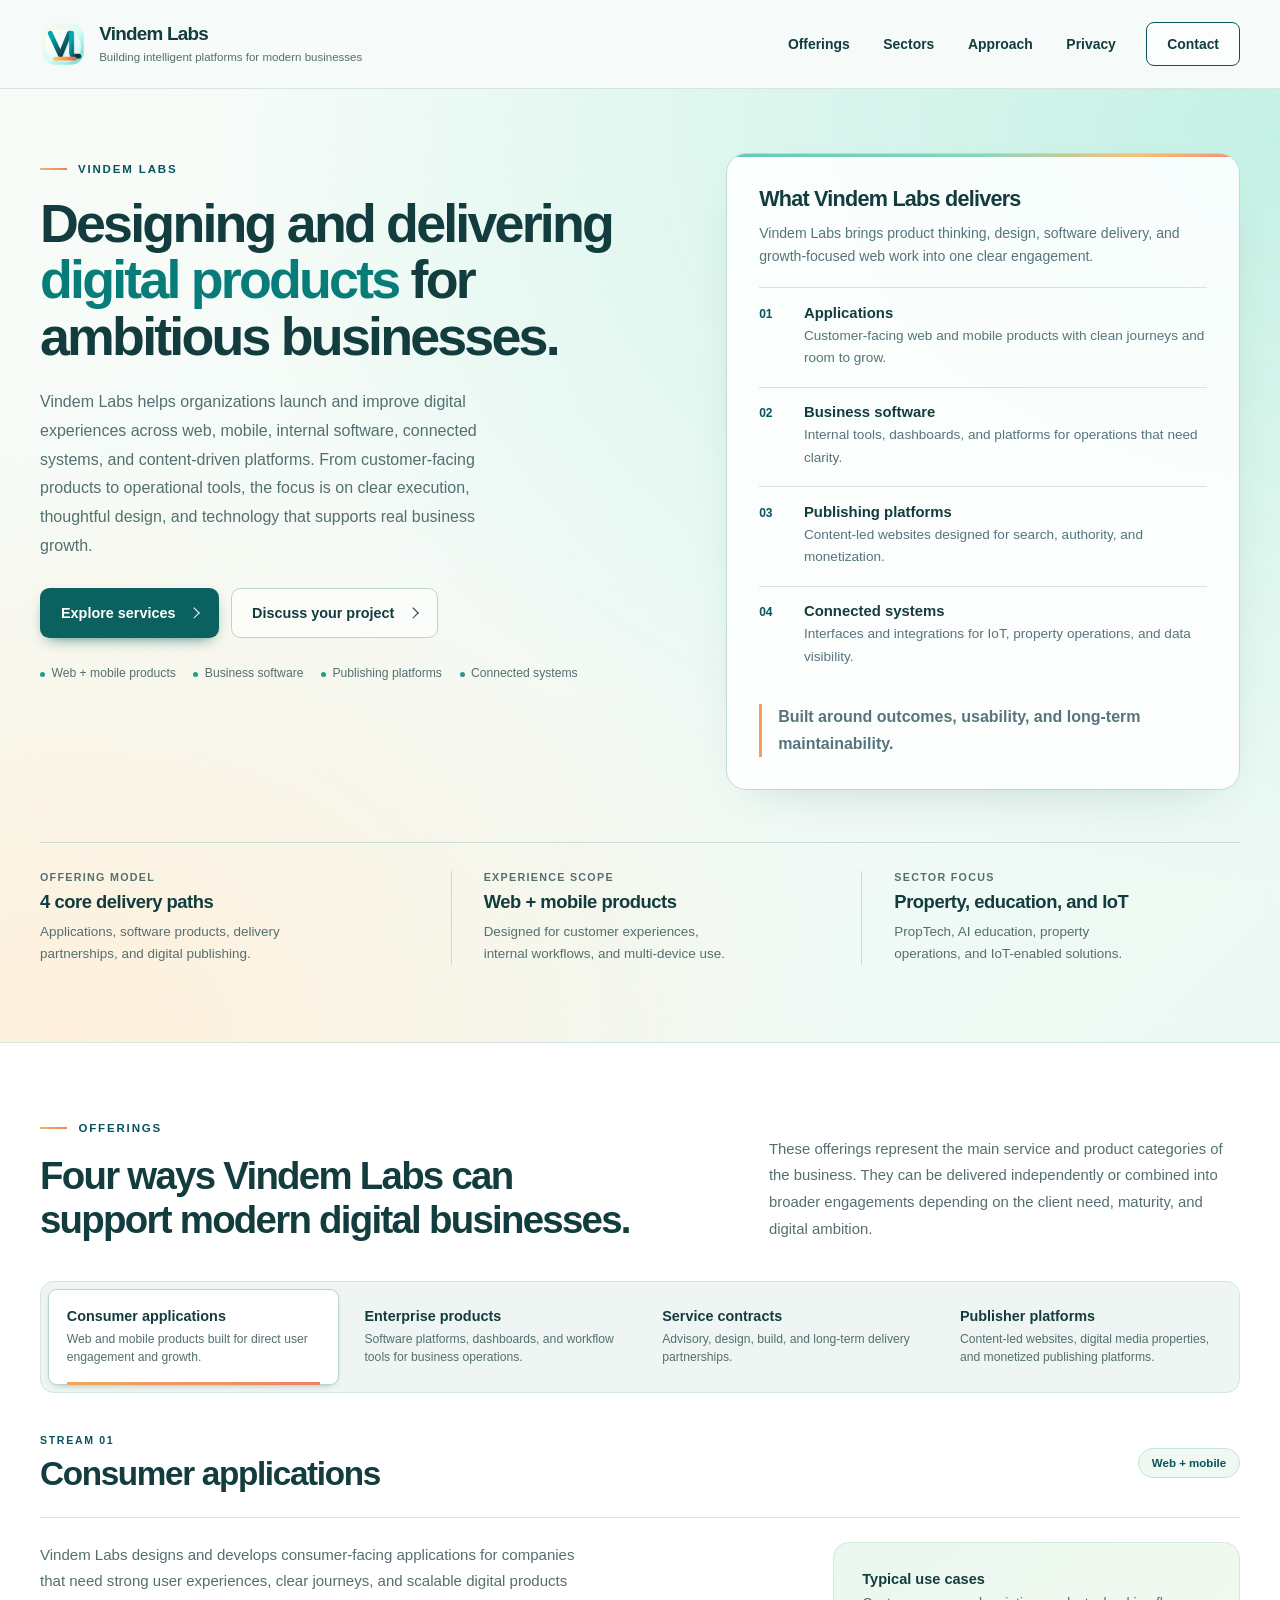
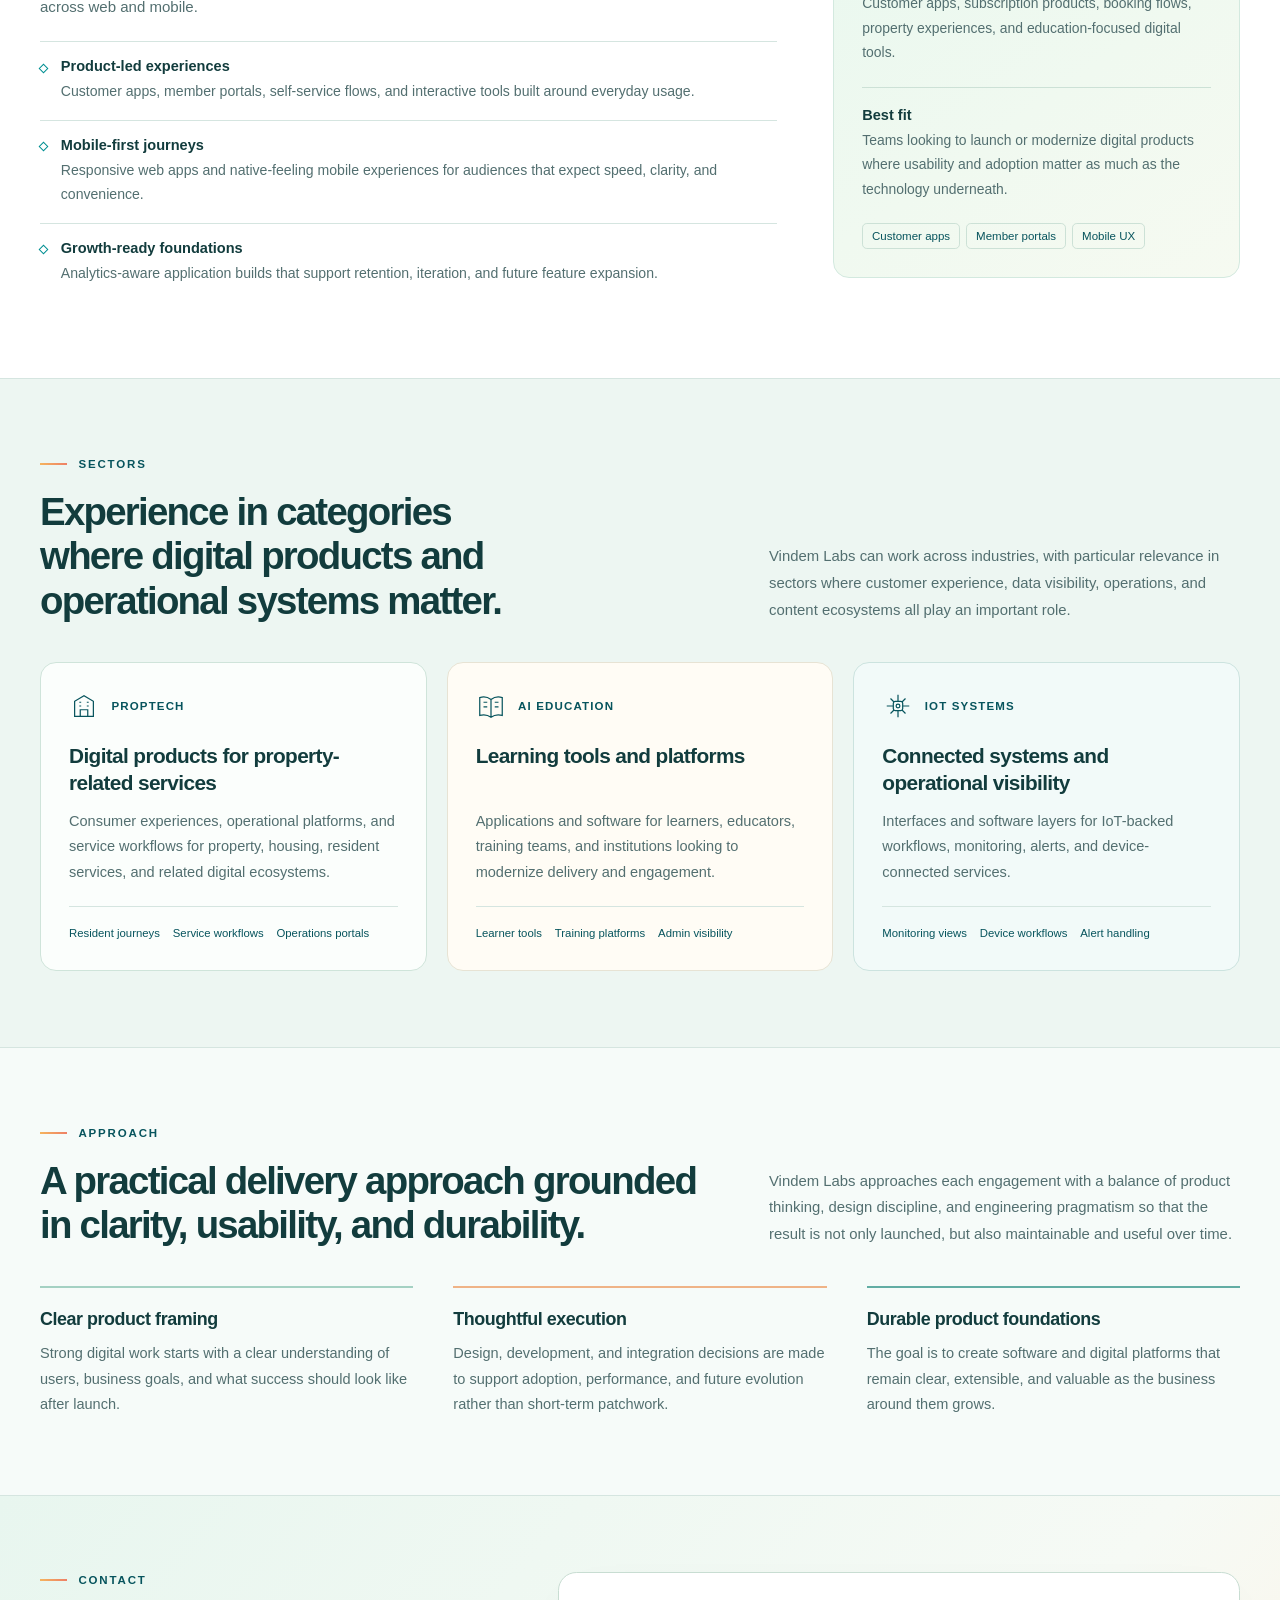
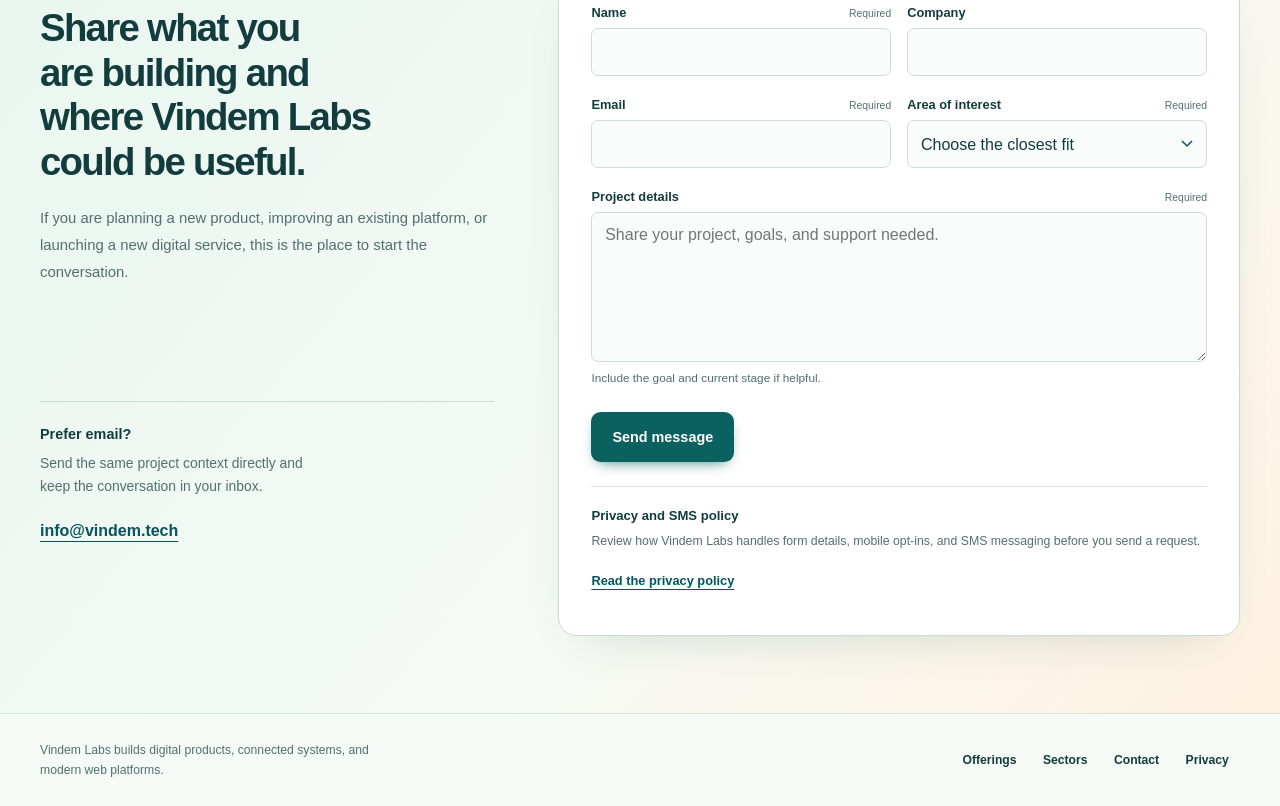
==== commit cc1a0d29: "Refresh site design and interaction details" ====
--- a/docs/index.html
+++ b/docs/index.html
@@ -52,1888 +52,7 @@
         }
       }
     </script>
-    <style>
-      :root {
-        --bg: #f8fffc;
-        --bg-deep: #c9fbf4;
-        --panel: rgba(255, 255, 255, 0.8);
-        --panel-strong: rgba(255, 255, 255, 0.96);
-        --text: #133138;
-        --muted: #55747b;
-        --line: rgba(19, 49, 56, 0.1);
-        --brand: #00a7b3;
-        --brand-deep: #07545d;
-        --brand-soft: #a7f3ec;
-        --accent: #ff9861;
-        --ink: #213e44;
-        --cream: #fff5df;
-        --mint: #d4fbef;
-        --shadow: 0 18px 42px rgba(7, 84, 93, 0.085);
-        --shadow-strong: 0 28px 70px rgba(7, 84, 93, 0.14);
-        --radius: 22px;
-        --max: 1180px;
-      }
-
-      * {
-        box-sizing: border-box;
-      }
-
-      html {
-        scroll-behavior: smooth;
-      }
-
-      body {
-        margin: 0;
-        font-family: "Sora", "Avenir Next", "Segoe UI", sans-serif;
-        color: var(--text);
-        overflow-x: hidden;
-        background:
-          radial-gradient(circle at 7% 10%, rgba(255, 246, 224, 1), transparent 25rem),
-          radial-gradient(circle at 86% 8%, rgba(0, 196, 204, 0.3), transparent 25rem),
-          radial-gradient(circle at 18% 92%, rgba(255, 164, 104, 0.22), transparent 28rem),
-          linear-gradient(180deg, #ffffff 0%, var(--bg) 43%, var(--bg-deep) 100%);
-      }
-
-      body::before {
-        content: "";
-        position: fixed;
-        inset: 7rem auto auto 50%;
-        width: min(46vw, 620px);
-        height: min(46vw, 620px);
-        transform: translateX(12%);
-        border-radius: 38% 62% 44% 56%;
-        background:
-          linear-gradient(135deg, rgba(0, 196, 204, 0.26), rgba(255, 164, 104, 0.2)),
-          radial-gradient(circle at 35% 35%, rgba(255, 255, 255, 0.94), transparent 34%);
-        filter: blur(2px);
-        opacity: 0.8;
-        pointer-events: none;
-        z-index: -1;
-      }
-
-      a {
-        color: inherit;
-        text-decoration: none;
-      }
-
-      img,
-      svg {
-        display: block;
-        max-width: 100%;
-      }
-
-      button,
-      input,
-      textarea,
-      select {
-        font: inherit;
-      }
-
-      .shell {
-        width: min(calc(100% - 2rem), var(--max));
-        margin: 0 auto;
-      }
-
-      .visually-hidden {
-        position: absolute;
-        width: 1px;
-        height: 1px;
-        padding: 0;
-        margin: -1px;
-        overflow: hidden;
-        clip: rect(0, 0, 0, 0);
-        white-space: nowrap;
-        border: 0;
-      }
-
-      .site-header {
-        position: sticky;
-        top: 0;
-        z-index: 20;
-        backdrop-filter: blur(18px);
-        background: rgba(247, 253, 250, 0.84);
-        border-bottom: 1px solid rgba(19, 49, 56, 0.06);
-      }
-
-      .skip-link {
-        position: fixed;
-        top: 1rem;
-        left: 1rem;
-        z-index: 50;
-        transform: translateY(-160%);
-        padding: 0.8rem 1rem;
-        border-radius: 0.8rem;
-        background: var(--brand-deep);
-        color: #fff;
-        font-weight: 800;
-        box-shadow: var(--shadow);
-        transition: transform 180ms ease;
-      }
-
-      .skip-link:focus-visible {
-        transform: translateY(0);
-        outline: 3px solid rgba(255, 152, 97, 0.6);
-        outline-offset: 3px;
-      }
-
-      main:focus {
-        outline: none;
-      }
-
-      .site-header .shell {
-        display: flex;
-        align-items: center;
-        justify-content: space-between;
-        gap: 1rem;
-        min-height: 78px;
-        position: relative;
-      }
-
-      .brand {
-        display: flex;
-        align-items: center;
-        gap: 0.9rem;
-        min-width: 0;
-        padding: 0.35rem 0.45rem 0.35rem 0.35rem;
-        margin-left: -0.35rem;
-        border-radius: 1rem;
-        font-weight: 800;
-        letter-spacing: 0;
-        transition: background 180ms ease, box-shadow 180ms ease, transform 180ms ease;
-      }
-
-      .brand:hover {
-        background: rgba(255, 255, 255, 0.5);
-      }
-
-      .brand:focus-visible {
-        background: linear-gradient(135deg, rgba(216, 251, 245, 0.86), rgba(255, 248, 242, 0.76));
-        box-shadow:
-          0 0 0 3px rgba(255, 255, 255, 0.94),
-          0 0 0 6px rgba(0, 167, 179, 0.28),
-          0 10px 24px rgba(7, 84, 93, 0.12);
-        outline: none;
-      }
-
-      .brand-mark {
-        width: 2.7rem;
-        height: 2.7rem;
-        border-radius: 0.95rem;
-        box-shadow: 0 8px 22px rgba(7, 84, 93, 0.18);
-        overflow: hidden;
-        flex: 0 0 auto;
-      }
-
-      .brand-copy {
-        min-width: 0;
-      }
-
-      .brand-mark img {
-        display: block;
-        width: 100%;
-        height: 100%;
-      }
-
-      .brand-copy small {
-        display: block;
-        color: var(--muted);
-        font-size: 0.75rem;
-        font-weight: 600;
-        letter-spacing: 0.08em;
-        text-transform: uppercase;
-      }
-
-      nav {
-        display: flex;
-        align-items: center;
-        gap: 1.15rem;
-        flex-wrap: wrap;
-        justify-content: flex-end;
-      }
-
-      .site-header nav a {
-        display: inline-flex;
-        align-items: center;
-        min-height: 2.5rem;
-        padding: 0 0.62rem;
-        position: relative;
-        color: var(--muted);
-        font-size: 0.95rem;
-        border-radius: 0.65rem;
-        transition: color 180ms ease, background 180ms ease, box-shadow 180ms ease;
-      }
-
-      .site-header nav a:hover,
-      .site-header nav a:focus-visible {
-        color: var(--text);
-      }
-
-      .site-header nav a:hover {
-        background: rgba(255, 255, 255, 0.54);
-        box-shadow: inset 0 -3px 0 rgba(255, 152, 97, 0.5);
-      }
-
-      .site-header nav a:focus-visible {
-        background: linear-gradient(135deg, rgba(216, 251, 245, 0.86), rgba(255, 248, 242, 0.76));
-        box-shadow:
-          0 0 0 3px rgba(255, 255, 255, 0.94),
-          0 0 0 6px rgba(0, 167, 179, 0.28),
-          0 10px 24px rgba(7, 84, 93, 0.12);
-        outline: none;
-      }
-
-      .site-header nav a:focus-visible::after {
-        content: "";
-        position: absolute;
-        left: 0.55rem;
-        right: 0.55rem;
-        bottom: 0.18rem;
-        height: 3px;
-        border-radius: 999px;
-        background: linear-gradient(90deg, var(--brand), var(--accent));
-      }
-
-      .mobile-nav {
-        display: none;
-        position: relative;
-      }
-
-      .mobile-nav summary {
-        list-style: none;
-        width: 3rem;
-        height: 3rem;
-        padding: 0;
-      }
-
-      .mobile-nav summary::-webkit-details-marker {
-        display: none;
-      }
-
-      .mobile-nav[open] summary {
-        border-color: rgba(0, 167, 179, 0.42);
-        background: rgba(190, 236, 231, 0.5);
-      }
-
-      .mobile-nav summary:focus-visible {
-        box-shadow:
-          0 0 0 3px rgba(255, 255, 255, 0.94),
-          0 0 0 6px rgba(0, 167, 179, 0.28),
-          0 10px 24px rgba(7, 84, 93, 0.12);
-        outline: none;
-      }
-
-      .menu-icon {
-        display: grid;
-        gap: 0.28rem;
-        width: 1.2rem;
-      }
-
-      .menu-icon span {
-        display: block;
-        height: 2px;
-        border-radius: 999px;
-        background: currentColor;
-        transition: transform 180ms ease, opacity 180ms ease;
-      }
-
-      .mobile-nav[open] .menu-icon span:first-child {
-        transform: translateY(0.39rem) rotate(45deg);
-      }
-
-      .mobile-nav[open] .menu-icon span:nth-child(2) {
-        opacity: 0;
-      }
-
-      .mobile-nav[open] .menu-icon span:last-child {
-        transform: translateY(-0.39rem) rotate(-45deg);
-      }
-
-      .mobile-nav-panel {
-        position: absolute;
-        top: calc(100% + 0.75rem);
-        right: 0;
-        width: min(22rem, calc(100vw - 2rem));
-        display: grid;
-        gap: 0.4rem;
-        max-height: calc(100vh - 6rem);
-        overflow-y: auto;
-        padding: 0.65rem;
-        border-radius: 1.1rem;
-        background:
-          linear-gradient(180deg, rgba(255, 255, 255, 0.98), rgba(248, 255, 252, 0.94)),
-          radial-gradient(circle at 100% 0%, rgba(167, 243, 236, 0.54), transparent 10rem);
-        border: 1px solid rgba(0, 126, 139, 0.12);
-        box-shadow: 0 18px 42px rgba(7, 84, 93, 0.14);
-        backdrop-filter: blur(16px);
-        z-index: 30;
-      }
-
-      .mobile-nav-panel a {
-        display: flex;
-        align-items: center;
-        min-height: 3rem;
-        padding: 0.78rem 0.9rem;
-        border: 1px solid transparent;
-        border-radius: 0.82rem;
-        background: rgba(255, 255, 255, 0.58);
-        color: var(--text);
-        font-weight: 700;
-        transition:
-          background 180ms ease,
-          border-color 180ms ease,
-          box-shadow 180ms ease,
-          color 180ms ease;
-      }
-
-      .mobile-nav-panel a:hover,
-      .mobile-nav-panel a:focus-visible {
-        background: linear-gradient(135deg, rgba(216, 251, 245, 0.86), rgba(255, 248, 242, 0.76));
-        border-color: rgba(0, 167, 179, 0.22);
-        box-shadow:
-          inset 4px 0 0 var(--accent),
-          0 0 0 2px rgba(0, 167, 179, 0.16);
-        color: var(--brand-deep);
-        outline: none;
-      }
-
-      .button {
-        display: inline-flex;
-        align-items: center;
-        justify-content: center;
-        gap: 0.6rem;
-        border-radius: 0.8rem;
-        padding: 0.92rem 1.28rem;
-        border: 1px solid transparent;
-        font-weight: 700;
-        cursor: pointer;
-        box-shadow: 0 10px 22px rgba(7, 84, 93, 0.08);
-        transition:
-          transform 180ms ease,
-          background 180ms ease,
-          border-color 180ms ease,
-          box-shadow 180ms ease;
-      }
-
-      .button:hover,
-      .button:focus-visible {
-        transform: translateY(-1px);
-        box-shadow: 0 16px 30px rgba(7, 84, 93, 0.12);
-      }
-
-      .button:focus-visible {
-        outline: 3px solid rgba(255, 152, 97, 0.5);
-        outline-offset: 3px;
-      }
-
-      .button:active {
-        transform: translateY(0);
-        box-shadow: 0 8px 18px rgba(7, 84, 93, 0.1);
-      }
-
-      .button.primary {
-        background: linear-gradient(135deg, var(--brand-deep), var(--brand));
-        color: #fff;
-        box-shadow: 0 14px 30px rgba(0, 126, 139, 0.2);
-      }
-
-      .button.primary:hover,
-      .button.primary:focus-visible {
-        background: linear-gradient(135deg, #064852, #00b5bf);
-        box-shadow: 0 18px 36px rgba(0, 126, 139, 0.24);
-      }
-
-      .button.primary:disabled {
-        background: rgba(19, 49, 56, 0.12);
-        color: rgba(19, 49, 56, 0.66);
-        border-color: rgba(19, 49, 56, 0.08);
-        box-shadow: none;
-        cursor: not-allowed;
-        transform: none;
-      }
-
-      .button.secondary {
-        background: rgba(255, 255, 255, 0.78);
-        border-color: rgba(0, 126, 139, 0.14);
-        color: var(--brand-deep);
-      }
-
-      .button.secondary:hover,
-      .button.secondary:focus-visible {
-        background: rgba(255, 255, 255, 0.94);
-        border-color: rgba(0, 167, 179, 0.3);
-      }
-
-      main section {
-        padding: 3.65rem 0;
-        scroll-margin-top: 6.5rem;
-      }
-
-      .hero {
-        padding-top: 3.25rem;
-        position: relative;
-      }
-
-      .hero::after {
-        content: "";
-        position: absolute;
-        inset: auto 0 1rem auto;
-        width: min(52vw, 680px);
-        height: 16rem;
-        border-radius: 999px 0 0 999px;
-        background: linear-gradient(90deg, transparent, rgba(255, 255, 255, 0.58));
-        pointer-events: none;
-        z-index: -1;
-      }
-
-      .hero-grid {
-        display: grid;
-        grid-template-columns: minmax(0, 1.04fr) minmax(360px, 0.96fr);
-        gap: clamp(1.5rem, 4vw, 3.25rem);
-        align-items: start;
-      }
-
-      .hero-copy {
-        padding: 1rem 0;
-      }
-
-      .eyebrow {
-        display: inline-flex;
-        align-items: center;
-        gap: 0.5rem;
-        margin-bottom: 1.2rem;
-        padding: 0.5rem 0.85rem;
-        border-radius: 0.8rem;
-        font-size: 0.82rem;
-        font-weight: 800;
-        letter-spacing: 0.08em;
-        text-transform: uppercase;
-        background: linear-gradient(135deg, rgba(0, 167, 179, 0.16), rgba(255, 242, 220, 0.78));
-        color: var(--brand-deep);
-      }
-
-      h1,
-      h2,
-      h3,
-      p {
-        margin: 0;
-      }
-
-      h1 {
-        font-size: 4.8rem;
-        line-height: 1;
-        letter-spacing: 0;
-        max-width: 13ch;
-        background: linear-gradient(120deg, #133138 0%, #07545d 52%, #e97f59 116%);
-        -webkit-background-clip: text;
-        background-clip: text;
-        color: transparent;
-      }
-
-      .hero-copy p {
-        margin-top: 1.35rem;
-        max-width: 62ch;
-        color: var(--muted);
-        font-size: 1.07rem;
-        line-height: 1.72;
-      }
-
-      .hero-actions {
-        display: flex;
-        gap: 0.9rem;
-        flex-wrap: wrap;
-        margin-top: 1.75rem;
-      }
-
-      .hero-actions .button::after {
-        content: "";
-        width: 0.48rem;
-        height: 0.48rem;
-        border-top: 2px solid currentColor;
-        border-right: 2px solid currentColor;
-        transform: rotate(45deg);
-        opacity: 0.78;
-        transition: transform 180ms ease, opacity 180ms ease;
-      }
-
-      .hero-actions .button:hover::after,
-      .hero-actions .button:focus-visible::after {
-        transform: translateX(0.14rem) rotate(45deg);
-        opacity: 1;
-      }
-
-      .hero-proof {
-        display: flex;
-        flex-wrap: wrap;
-        gap: 0.55rem;
-        margin-top: 1.2rem;
-        max-width: 42rem;
-      }
-
-      .hero-proof span {
-        display: inline-flex;
-        align-items: center;
-        gap: 0.48rem;
-        flex: 0 1 auto;
-        min-height: 2.85rem;
-        padding: 0.6rem 0.82rem;
-        border: 1px solid rgba(0, 126, 139, 0.16);
-        border-radius: 0.75rem;
-        background:
-          linear-gradient(145deg, rgba(255, 255, 255, 0.86), rgba(245, 251, 248, 0.72)),
-          radial-gradient(circle at 100% 0%, rgba(255, 152, 97, 0.14), transparent 5.8rem);
-        color: var(--ink);
-        font-size: 0.86rem;
-        font-weight: 700;
-        line-height: 1.25;
-        box-shadow:
-          inset 0 1px 0 rgba(255, 255, 255, 0.86),
-          0 10px 24px rgba(7, 84, 93, 0.065);
-      }
-
-      .hero-proof span::before {
-        content: "";
-        width: 1rem;
-        height: 1rem;
-        border-radius: 999px;
-        flex: 0 0 auto;
-        background:
-          radial-gradient(circle at 50% 50%, #fff 0 0.17rem, transparent 0.18rem),
-          linear-gradient(135deg, var(--brand), var(--accent));
-        box-shadow:
-          0 0 0 3px rgba(0, 167, 179, 0.08),
-          0 0 0 1px rgba(255, 255, 255, 0.9);
-      }
-
-      .metric-row {
-        display: grid;
-        grid-template-columns: repeat(auto-fit, minmax(min(100%, 12.5rem), 1fr));
-        gap: 0.9rem;
-        margin-top: 2rem;
-      }
-
-      .metric-card,
-      .glass-card,
-      .stream-panel,
-      .path-card,
-      .pillar,
-      .contact-card,
-      .contact-form {
-        background: var(--panel);
-        border: 1px solid rgba(255, 255, 255, 0.78);
-        box-shadow: var(--shadow);
-        backdrop-filter: blur(16px);
-      }
-
-      .metric-card {
-        display: grid;
-        align-content: start;
-        gap: 0.55rem;
-        min-height: 10.5rem;
-        border-radius: 1.25rem;
-        padding: 1.15rem;
-        position: relative;
-        overflow: hidden;
-        background:
-          linear-gradient(160deg, rgba(255, 255, 255, 0.86), rgba(236, 252, 246, 0.64)),
-          radial-gradient(circle at 100% 0%, rgba(255, 152, 97, 0.12), transparent 8rem);
-        border-color: rgba(255, 255, 255, 0.86);
-        transition: transform 180ms ease, box-shadow 180ms ease;
-      }
-
-      .metric-card::before {
-        content: "";
-        position: absolute;
-        inset: 0 0 auto;
-        height: 4px;
-        background: linear-gradient(90deg, var(--brand), var(--accent));
-      }
-
-      .metric-card:hover,
-      .metric-card:focus-within {
-        transform: translateY(-3px);
-        box-shadow: 0 18px 38px rgba(7, 84, 93, 0.1);
-      }
-
-      .metric-card strong {
-        display: block;
-        color: var(--brand-deep);
-        font-size: 0.82rem;
-        letter-spacing: 0.08em;
-        line-height: 1.25;
-        text-transform: uppercase;
-      }
-
-      .metric-card b {
-        display: block;
-        color: var(--text);
-        font-size: 1.35rem;
-        line-height: 1.16;
-        letter-spacing: 0;
-        max-width: 13ch;
-      }
-
-      .metric-card span {
-        color: var(--muted);
-        font-size: 0.92rem;
-      }
-
-      .glass-card {
-        border-radius: var(--radius);
-        padding: clamp(1.35rem, 2.4vw, 1.85rem);
-        position: relative;
-        overflow: hidden;
-        background:
-          linear-gradient(145deg, rgba(255, 255, 255, 0.97), rgba(223, 248, 239, 0.86)),
-          radial-gradient(circle at 92% 8%, rgba(244, 151, 108, 0.18), transparent 11rem);
-        border-color: rgba(255, 255, 255, 0.9);
-        box-shadow: var(--shadow-strong);
-      }
-
-      .glass-card::before {
-        content: "";
-        position: absolute;
-        inset: 0;
-        background:
-          linear-gradient(135deg, rgba(255, 255, 255, 0.7), transparent 42%),
-          repeating-linear-gradient(135deg, rgba(0, 126, 139, 0.045) 0 1px, transparent 1px 16px);
-        pointer-events: none;
-      }
-
-      .glass-card::after {
-        content: "";
-        position: absolute;
-        width: 11rem;
-        height: 11rem;
-        right: -4.5rem;
-        bottom: -4.2rem;
-        border-radius: 50%;
-        background:
-          radial-gradient(circle, rgba(255, 255, 255, 0.7) 0 34%, transparent 35%),
-          conic-gradient(from 120deg, rgba(0, 167, 179, 0.28), rgba(244, 151, 108, 0.22), rgba(0, 167, 179, 0.28));
-        opacity: 0.72;
-        pointer-events: none;
-      }
-
-      .hero-board {
-        display: grid;
-        gap: 1rem;
-        align-self: start;
-        align-content: start;
-        background:
-          linear-gradient(150deg, rgba(255, 255, 255, 0.985), rgba(237, 252, 248, 0.92)),
-          radial-gradient(circle at 94% 8%, rgba(244, 151, 108, 0.14), transparent 10rem);
-        border-color: rgba(0, 126, 139, 0.2);
-        box-shadow:
-          0 26px 64px rgba(7, 84, 93, 0.16),
-          inset 0 1px 0 rgba(255, 255, 255, 0.92);
-      }
-
-      .hero-board > * {
-        position: relative;
-        z-index: 1;
-      }
-
-      .hero-board h2 {
-        font-size: 1.45rem;
-        letter-spacing: 0;
-        margin-bottom: 0.55rem;
-      }
-
-      .hero-board > div:first-child {
-        padding-bottom: 0.9rem;
-        border-bottom: 1px solid rgba(0, 126, 139, 0.12);
-      }
-
-      .hero-board p,
-      .section-copy p,
-      .stream-content p,
-      .path-card p,
-      .pillar p,
-      .contact-card p {
-        color: var(--muted);
-        line-height: 1.65;
-      }
-
-      .delivery-list,
-      .pill-list,
-      .stat-list {
-        display: flex;
-        flex-wrap: wrap;
-        gap: 0.7rem;
-      }
-
-      .delivery-list {
-        display: grid;
-        gap: 0.72rem;
-      }
-
-      .delivery-item {
-        position: relative;
-        overflow: hidden;
-        display: grid;
-        grid-template-columns: 2.7rem minmax(0, 1fr);
-        gap: 0.95rem;
-        align-items: start;
-        padding: 0.9rem 0.95rem 0.9rem 1.05rem;
-        border: 1px solid rgba(0, 126, 139, 0.16);
-        border-radius: 1rem;
-        background:
-          linear-gradient(145deg, rgba(255, 255, 255, 0.94), rgba(247, 253, 250, 0.82)),
-          radial-gradient(circle at 100% 0%, rgba(255, 152, 97, 0.1), transparent 7rem);
-        box-shadow:
-          inset 0 1px 0 rgba(255, 255, 255, 0.78),
-          0 10px 22px rgba(7, 84, 93, 0.055);
-        transition: transform 180ms ease, border-color 180ms ease, box-shadow 180ms ease;
-      }
-
-      .delivery-item::before {
-        content: "";
-        position: absolute;
-        inset: 0 auto 0 0;
-        width: 3px;
-        background: linear-gradient(180deg, var(--brand), var(--accent));
-        opacity: 0.62;
-      }
-
-      .delivery-item:hover,
-      .delivery-item:focus-within {
-        transform: translateY(-2px);
-        border-color: rgba(0, 167, 179, 0.26);
-        box-shadow:
-          inset 0 1px 0 rgba(255, 255, 255, 0.86),
-          0 15px 28px rgba(7, 84, 93, 0.08);
-      }
-
-      .delivery-item:first-child {
-        border-top: 1px solid rgba(0, 126, 139, 0.12);
-      }
-
-      .delivery-item .delivery-code {
-        display: inline-grid;
-        place-items: center;
-        width: 2.2rem;
-        height: 2.2rem;
-        border-radius: 0.75rem;
-        background: linear-gradient(145deg, rgba(0, 167, 179, 0.22), rgba(244, 151, 108, 0.2));
-        color: var(--brand-deep);
-        font-size: 0.78rem;
-        font-variant-numeric: tabular-nums;
-        font-weight: 800;
-        box-shadow: inset 0 0 0 1px rgba(0, 126, 139, 0.08);
-      }
-
-      .delivery-item strong {
-        display: block;
-        margin-bottom: 0.2rem;
-      }
-
-      .delivery-note {
-        border-left: 3px solid var(--accent);
-        padding-left: 1rem;
-        color: var(--ink);
-        font-weight: 700;
-      }
-
-      .pill-list span,
-      .stat-list span {
-        padding: 0.6rem 0.85rem;
-        border-radius: 0.7rem;
-        font-size: 0.88rem;
-        background: rgba(19, 49, 56, 0.06);
-      }
-
-      .section-head {
-        display: grid;
-        grid-template-columns: 0.92fr 1fr;
-        gap: 1.4rem;
-        align-items: end;
-        margin-bottom: 1.55rem;
-      }
-
-      .section-head h2 {
-        font-size: 3rem;
-        line-height: 1.08;
-        letter-spacing: 0;
-      }
-
-      .section-kicker {
-        color: var(--brand-deep);
-        font-size: 0.85rem;
-        font-weight: 800;
-        letter-spacing: 0.09em;
-        text-transform: uppercase;
-        margin-bottom: 0.55rem;
-      }
-
-      .stream-shell {
-        display: grid;
-        grid-template-columns: minmax(17rem, 19.5rem) minmax(0, 1fr);
-        gap: 1.15rem;
-        align-items: start;
-      }
-
-      .stream-tabs {
-        display: grid;
-        gap: 0.72rem;
-        padding: 0.7rem;
-        border: 1px solid rgba(0, 126, 139, 0.1);
-        border-radius: 1.45rem;
-        background:
-          linear-gradient(180deg, rgba(255, 255, 255, 0.74), rgba(255, 255, 255, 0.48)),
-          radial-gradient(circle at 0 0, rgba(183, 242, 234, 0.52), transparent 12rem);
-        box-shadow: 0 16px 34px rgba(7, 84, 93, 0.07);
-      }
-
-      .stream-mobile-summary {
-        display: none;
-      }
-
-      .stream-tab {
-        appearance: none;
-        width: 100%;
-        position: relative;
-        overflow: hidden;
-        text-align: left;
-        padding: 1.05rem 1.1rem 1.05rem 1.25rem;
-        border-radius: 1rem;
-        border: 1px solid var(--line);
-        background: rgba(255, 255, 255, 0.62);
-        color: var(--text);
-        cursor: pointer;
-        box-shadow: 0 8px 22px rgba(7, 84, 93, 0.045);
-        transition:
-          transform 180ms ease,
-          border-color 180ms ease,
-          background 180ms ease,
-          box-shadow 180ms ease;
-      }
-
-      .stream-tab::before {
-        content: "";
-        position: absolute;
-        inset: 0 auto 0 0;
-        width: 4px;
-        background: linear-gradient(180deg, var(--brand), var(--accent));
-        opacity: 0;
-        transition: opacity 180ms ease;
-      }
-
-      .stream-tab:hover,
-      .stream-tab:focus-visible,
-      .stream-tab[aria-selected="true"] {
-        transform: translateX(4px);
-        border-color: rgba(0, 167, 179, 0.42);
-        background: rgba(255, 255, 255, 0.88);
-      }
-
-      .stream-tab[aria-selected="true"] {
-        color: var(--brand-deep);
-        box-shadow: 0 16px 34px rgba(7, 84, 93, 0.14);
-      }
-
-      .stream-tab[aria-selected="true"]::before {
-        opacity: 1;
-      }
-
-      .stream-tab:focus-visible {
-        outline: 3px solid rgba(255, 152, 97, 0.5);
-        outline-offset: 3px;
-      }
-
-      .stream-tab strong {
-        display: block;
-        font-size: 1rem;
-        margin-bottom: 0.25rem;
-      }
-
-      .stream-tab span {
-        color: var(--muted);
-        font-size: 0.9rem;
-        line-height: 1.45;
-      }
-
-      .stream-panel {
-        min-height: 468px;
-        border-radius: 1.75rem;
-        padding: 1.5rem;
-        background:
-          linear-gradient(150deg, rgba(255, 255, 255, 0.86), rgba(245, 251, 248, 0.74)),
-          radial-gradient(circle at 100% 0%, rgba(190, 236, 231, 0.72), transparent 15rem);
-      }
-
-      .stream-panel[hidden] {
-        display: none;
-      }
-
-      .stream-header {
-        display: flex;
-        justify-content: space-between;
-        gap: 1rem;
-        align-items: start;
-        margin-bottom: 1rem;
-      }
-
-      .stream-header h3 {
-        font-size: 1.8rem;
-        letter-spacing: 0;
-      }
-
-      .stream-badge {
-        padding: 0.45rem 0.7rem;
-        border-radius: 0.7rem;
-        background: rgba(0, 167, 179, 0.13);
-        color: var(--brand-deep);
-        white-space: nowrap;
-        font-size: 0.82rem;
-        font-weight: 800;
-        letter-spacing: 0.08em;
-        text-transform: uppercase;
-      }
-
-      .stream-grid {
-        display: grid;
-        grid-template-columns: 1.3fr 0.9fr;
-        gap: 1rem;
-      }
-
-      .stream-content,
-      .stream-side,
-      .sub-list {
-        display: grid;
-        gap: 1rem;
-      }
-
-      .contact-direct {
-        display: grid;
-        gap: 0.45rem;
-        position: relative;
-        overflow: hidden;
-        padding: clamp(1.1rem, 2vw, 1.35rem);
-        border: 1px solid rgba(0, 126, 139, 0.18);
-        border-radius: 1.25rem;
-        background:
-          linear-gradient(145deg, rgba(255, 255, 255, 0.98), rgba(229, 251, 246, 0.82)),
-          radial-gradient(circle at 100% 0%, rgba(255, 152, 97, 0.2), transparent 10rem);
-        box-shadow:
-          inset 0 1px 0 rgba(255, 255, 255, 0.88),
-          0 18px 38px rgba(7, 84, 93, 0.09);
-        transition: transform 180ms ease, border-color 180ms ease, box-shadow 180ms ease;
-      }
-
-      .contact-direct::before {
-        content: "";
-        position: absolute;
-        inset: 0 0 auto;
-        height: 5px;
-        background: linear-gradient(90deg, var(--accent), var(--brand));
-      }
-
-      .contact-direct:hover,
-      .contact-direct:focus-within {
-        transform: translateY(-2px);
-        border-color: rgba(0, 167, 179, 0.28);
-        box-shadow:
-          inset 0 1px 0 rgba(255, 255, 255, 0.9),
-          0 22px 46px rgba(7, 84, 93, 0.12);
-      }
-
-      .contact-direct span {
-        color: var(--muted);
-        font-size: 0.88rem;
-        line-height: 1.45;
-      }
-
-      .contact-direct a {
-        justify-self: start;
-        display: inline-flex;
-        align-items: center;
-        max-width: 100%;
-        min-height: 2.8rem;
-        padding: 0.68rem 0.9rem;
-        border: 1px solid rgba(7, 84, 93, 0.1);
-        border-radius: 0.8rem;
-        background: rgba(255, 255, 255, 0.74);
-        color: var(--brand-deep);
-        font-weight: 800;
-        overflow-wrap: anywhere;
-        box-shadow: 0 8px 18px rgba(7, 84, 93, 0.06);
-      }
-
-      .contact-direct a:hover,
-      .contact-direct a:focus-visible {
-        background: rgba(216, 251, 245, 0.86);
-        border-color: rgba(0, 167, 179, 0.24);
-        outline: 3px solid rgba(255, 152, 97, 0.36);
-        outline-offset: 3px;
-      }
-
-      .sub-item,
-      .checkpoint {
-        padding: 1rem;
-        border-radius: 0.8rem;
-        background: rgba(19, 49, 56, 0.04);
-        border: 1px solid rgba(19, 49, 56, 0.06);
-      }
-
-      .sub-item strong,
-      .checkpoint strong,
-      .pillar h3,
-      .path-card h3,
-      .contact-card h3 {
-        display: block;
-        margin-bottom: 0.4rem;
-        font-size: 1rem;
-      }
-
-      .path-grid,
-      .pillar-grid {
-        display: grid;
-        grid-template-columns: repeat(3, minmax(0, 1fr));
-        gap: 1.1rem;
-      }
-
-      .path-card,
-      .pillar,
-      .contact-card,
-      .contact-form {
-        border-radius: 1.5rem;
-        padding: 1.25rem;
-        transition: transform 180ms ease, box-shadow 180ms ease;
-      }
-
-      .path-card,
-      .pillar {
-        position: relative;
-        overflow: hidden;
-        background:
-          linear-gradient(150deg, rgba(255, 255, 255, 0.9), rgba(236, 252, 246, 0.66)),
-          radial-gradient(circle at 100% 0%, rgba(255, 152, 97, 0.12), transparent 9rem);
-      }
-
-      .path-card {
-        --path-accent: var(--brand);
-        --path-accent-soft: rgba(0, 167, 179, 0.12);
-        display: grid;
-        grid-template-rows: auto auto minmax(5.5rem, 1fr) auto;
-        gap: 0.45rem;
-        min-height: 20rem;
-        padding: clamp(1.2rem, 2vw, 1.45rem);
-        padding-right: clamp(4.4rem, 8vw, 5.25rem);
-        border-color: rgba(0, 126, 139, 0.14);
-        box-shadow:
-          inset 0 1px 0 rgba(255, 255, 255, 0.86),
-          0 16px 36px rgba(7, 84, 93, 0.075);
-      }
-
-      .path-card:nth-child(2) {
-        --path-accent: var(--accent);
-        --path-accent-soft: rgba(255, 152, 97, 0.14);
-      }
-
-      .path-card:nth-child(3) {
-        --path-accent: var(--brand-deep);
-        --path-accent-soft: rgba(7, 84, 93, 0.12);
-      }
-
-      .path-card > * {
-        position: relative;
-        z-index: 1;
-      }
-
-      .path-card::before,
-      .pillar::before {
-        content: "";
-        position: absolute;
-        inset: 0 0 auto;
-        height: 4px;
-        background: linear-gradient(90deg, var(--path-accent, var(--brand)), var(--accent));
-      }
-
-      .path-card::after {
-        content: "";
-        position: absolute;
-        top: 1.05rem;
-        right: 1.05rem;
-        width: 3.35rem;
-        height: 3.35rem;
-        border-radius: 1rem;
-        background:
-          linear-gradient(135deg, rgba(255, 255, 255, 0.72), rgba(255, 255, 255, 0.18)),
-          conic-gradient(from 135deg, rgba(0, 167, 179, 0.88), rgba(255, 152, 97, 0.78), rgba(0, 167, 179, 0.88));
-        box-shadow:
-          inset 0 0 0 1px rgba(255, 255, 255, 0.58),
-          0 14px 28px rgba(7, 84, 93, 0.12);
-        opacity: 0.86;
-        transform: rotate(8deg);
-      }
-
-      .path-card:nth-child(2)::after {
-        background:
-          linear-gradient(135deg, rgba(255, 255, 255, 0.72), rgba(255, 255, 255, 0.18)),
-          conic-gradient(from 155deg, rgba(255, 152, 97, 0.82), rgba(7, 84, 93, 0.74), rgba(255, 152, 97, 0.82));
-        transform: rotate(-7deg);
-      }
-
-      .path-card:nth-child(3)::after {
-        background:
-          linear-gradient(135deg, rgba(255, 255, 255, 0.72), rgba(255, 255, 255, 0.18)),
-          conic-gradient(from 115deg, rgba(7, 84, 93, 0.84), rgba(0, 167, 179, 0.78), rgba(255, 152, 97, 0.74), rgba(7, 84, 93, 0.84));
-        transform: rotate(5deg);
-      }
-
-      .path-card:hover,
-      .path-card:focus-within,
-      .pillar:hover,
-      .pillar:focus-within {
-        transform: translateY(-3px);
-        box-shadow: 0 20px 44px rgba(7, 84, 93, 0.11);
-      }
-
-      .path-card:hover,
-      .path-card:focus-within {
-        border-color: rgba(0, 167, 179, 0.26);
-        box-shadow:
-          inset 0 1px 0 rgba(255, 255, 255, 0.9),
-          0 22px 50px rgba(7, 84, 93, 0.12);
-      }
-
-      .path-card em {
-        display: inline-block;
-        justify-self: start;
-        margin-bottom: 0.75rem;
-        padding: 0.42rem 0.6rem;
-        border: 1px solid var(--path-accent-soft);
-        border-radius: 0.6rem;
-        background:
-          linear-gradient(135deg, rgba(255, 255, 255, 0.8), rgba(255, 255, 255, 0.58)),
-          linear-gradient(135deg, var(--path-accent-soft), transparent);
-        font-style: normal;
-        color: var(--brand-deep);
-        font-weight: 800;
-        letter-spacing: 0.08em;
-        text-transform: uppercase;
-        font-size: 0.8rem;
-      }
-
-      .path-card h3 {
-        line-height: 1.22;
-      }
-
-      .path-highlights {
-        display: flex;
-        flex-wrap: wrap;
-        gap: 0.55rem;
-        align-self: end;
-        margin-top: 1rem;
-        padding-top: 1rem;
-        border-top: 1px solid rgba(19, 49, 56, 0.08);
-      }
-
-      .path-highlights span {
-        padding: 0.5rem 0.65rem;
-        border-radius: 0.65rem;
-        border: 1px solid var(--path-accent-soft);
-        background: rgba(255, 255, 255, 0.72);
-        color: var(--brand-deep);
-        font-size: 0.82rem;
-        font-weight: 800;
-        line-height: 1.25;
-      }
-
-      .pillar {
-        min-height: 100%;
-      }
-
-      .contact-layout {
-        display: grid;
-        grid-template-columns: minmax(16rem, 0.64fr) minmax(0, 1.36fr);
-        gap: clamp(1rem, 2vw, 1.35rem);
-        align-items: start;
-      }
-
-      .contact-card {
-        display: grid;
-        gap: 1rem;
-        align-content: start;
-        position: sticky;
-        top: 6.25rem;
-        padding: 0;
-        border-color: transparent;
-        background: transparent;
-        box-shadow: none;
-        backdrop-filter: none;
-      }
-
-      .contact-form {
-        display: grid;
-        gap: 1rem;
-        position: relative;
-        overflow: hidden;
-        background: rgba(255, 255, 255, 0.9);
-        border-color: rgba(255, 255, 255, 0.9);
-      }
-
-      .contact-form::before {
-        content: "";
-        position: absolute;
-        inset: 0 0 auto;
-        height: 5px;
-        background: linear-gradient(90deg, var(--brand), var(--accent));
-      }
-
-      .form-grid {
-        display: grid;
-        grid-template-columns: repeat(2, minmax(0, 1fr));
-        gap: 0.9rem;
-      }
-
-      .field {
-        display: grid;
-        gap: 0.45rem;
-      }
-
-      .field.full {
-        grid-column: 1 / -1;
-      }
-
-      .field label {
-        display: flex;
-        align-items: baseline;
-        justify-content: space-between;
-        gap: 0.75rem;
-        font-size: 0.88rem;
-        font-weight: 700;
-      }
-
-      .required-mark {
-        display: inline-flex;
-        align-items: center;
-        min-height: 1.35rem;
-        padding: 0.18rem 0.45rem;
-        border-radius: 0.45rem;
-        background: rgba(0, 167, 179, 0.1);
-        color: var(--brand-deep);
-        font-size: 0.72rem;
-        font-weight: 800;
-        letter-spacing: 0.08em;
-        text-transform: uppercase;
-      }
-
-      .field-hint {
-        color: var(--muted);
-        font-size: 0.8rem;
-        line-height: 1.45;
-      }
-
-      .field input,
-      .field textarea,
-      .field select {
-        width: 100%;
-        border: 1px solid var(--line);
-        border-radius: 1rem;
-        padding: 0.95rem 1rem;
-        background: rgba(255, 255, 255, 0.88);
-        color: var(--text);
-        box-shadow: inset 0 1px 0 rgba(255, 255, 255, 0.72);
-        transition:
-          background 180ms ease,
-          border-color 180ms ease,
-          box-shadow 180ms ease;
-      }
-
-      .field select {
-        appearance: none;
-        min-height: 3.45rem;
-        padding-right: 2.8rem;
-        background-image:
-          linear-gradient(45deg, transparent 50%, var(--brand-deep) 50%),
-          linear-gradient(135deg, var(--brand-deep) 50%, transparent 50%);
-        background-position:
-          calc(100% - 1.25rem) 50%,
-          calc(100% - 0.9rem) 50%;
-        background-size: 0.42rem 0.42rem, 0.42rem 0.42rem;
-        background-repeat: no-repeat;
-      }
-
-      .field textarea {
-        min-height: 168px;
-        resize: vertical;
-      }
-
-      .field input:focus-visible,
-      .field textarea:focus-visible,
-      .field select:focus-visible {
-        outline: none;
-        border-color: rgba(0, 167, 179, 0.46);
-        background: #fff;
-        box-shadow:
-          inset 0 1px 0 rgba(255, 255, 255, 0.9),
-          0 0 0 3px rgba(0, 167, 179, 0.16),
-          0 12px 26px rgba(7, 84, 93, 0.08);
-      }
-
-      .field input:user-invalid,
-      .field textarea:user-invalid,
-      .field select:user-invalid,
-      .contact-form.is-validated .field input:invalid,
-      .contact-form.is-validated .field textarea:invalid,
-      .contact-form.is-validated .field select:invalid {
-        border-color: rgba(188, 70, 45, 0.56);
-        background:
-          linear-gradient(135deg, rgba(255, 255, 255, 0.98), rgba(255, 246, 242, 0.86));
-        box-shadow:
-          inset 4px 0 0 rgba(188, 70, 45, 0.62),
-          0 0 0 3px rgba(188, 70, 45, 0.11);
-      }
-
-      .field input:user-invalid:focus-visible,
-      .field textarea:user-invalid:focus-visible,
-      .field select:user-invalid:focus-visible,
-      .contact-form.is-validated .field input:invalid:focus-visible,
-      .contact-form.is-validated .field textarea:invalid:focus-visible,
-      .contact-form.is-validated .field select:invalid:focus-visible {
-        border-color: rgba(188, 70, 45, 0.68);
-        box-shadow:
-          inset 4px 0 0 rgba(188, 70, 45, 0.68),
-          0 0 0 3px rgba(188, 70, 45, 0.14),
-          0 12px 26px rgba(7, 84, 93, 0.08);
-      }
-
-      .field input:hover,
-      .field textarea:hover,
-      .field select:hover {
-        border-color: rgba(0, 167, 179, 0.3);
-        background: rgba(255, 255, 255, 0.98);
-      }
-
-      .form-meta {
-        display: flex;
-        justify-content: space-between;
-        gap: 1rem;
-        align-items: center;
-        flex-wrap: wrap;
-      }
-
-      .form-status {
-        min-height: 1.5rem;
-        color: var(--muted);
-        font-size: 0.92rem;
-      }
-
-      .privacy-note {
-        display: grid;
-        gap: 0.65rem;
-        padding: 1rem;
-        border-radius: 1rem;
-        border: 1px solid rgba(0, 167, 179, 0.16);
-        background: linear-gradient(135deg, rgba(216, 251, 245, 0.58), rgba(255, 243, 221, 0.5));
-        scroll-margin-top: 6.25rem;
-      }
-
-      .privacy-note h3 {
-        margin: 0;
-        color: var(--brand-deep);
-        font-size: 1rem;
-        line-height: 1.3;
-      }
-
-      .privacy-note p {
-        color: var(--muted);
-        font-size: 0.9rem;
-        line-height: 1.62;
-      }
-
-      .privacy-note a {
-        justify-self: start;
-        display: inline-flex;
-        align-items: center;
-        min-height: 2.55rem;
-        padding: 0.6rem 0.8rem;
-        border-radius: 0.7rem;
-        background: rgba(7, 84, 93, 0.09);
-        color: var(--brand-deep);
-        font-size: 0.9rem;
-        font-weight: 800;
-      }
-
-      .privacy-note a:hover,
-      .privacy-note a:focus-visible {
-        background: rgba(0, 167, 179, 0.16);
-        outline: 2px solid rgba(0, 167, 179, 0.25);
-        outline-offset: 2px;
-      }
-
-      footer {
-        padding: 0 0 3rem;
-      }
-
-      .footer-bar {
-        display: flex;
-        justify-content: space-between;
-        align-items: center;
-        flex-wrap: wrap;
-        gap: 1rem;
-        padding-top: 1.5rem;
-        border-top: 1px solid var(--line);
-        color: var(--muted);
-        font-size: 0.92rem;
-      }
-
-      .footer-links {
-        display: flex;
-        align-items: center;
-        justify-content: flex-end;
-        flex-wrap: wrap;
-        gap: 0.35rem;
-      }
-
-      .footer-links a {
-        min-height: 2.5rem;
-        padding: 0.58rem 0.75rem;
-        border-radius: 0.65rem;
-        color: var(--brand-deep);
-        font-weight: 800;
-      }
-
-      .footer-links a:hover,
-      .footer-links a:focus-visible {
-        background: rgba(0, 167, 179, 0.12);
-        outline: 2px solid rgba(0, 167, 179, 0.25);
-        outline-offset: 2px;
-      }
-
-      @media (max-width: 980px) {
-        .hero-grid,
-        .section-head,
-        .stream-shell,
-        .path-grid,
-        .pillar-grid,
-        .contact-layout,
-        .form-grid {
-          grid-template-columns: 1fr;
-        }
-
-        nav {
-          display: none;
-        }
-
-        .mobile-nav {
-          display: block;
-        }
-
-        .stream-panel {
-          min-height: auto;
-        }
-
-        .contact-card {
-          position: static;
-        }
-
-        .stream-grid {
-          grid-template-columns: 1fr;
-        }
-
-        .path-grid {
-          grid-template-columns: repeat(2, minmax(0, 1fr));
-        }
-
-        .path-card {
-          padding-right: clamp(1.2rem, 2vw, 1.45rem);
-        }
-
-        .path-card::after {
-          top: auto;
-          right: 1rem;
-          bottom: 1rem;
-          width: 2.8rem;
-          height: 2.8rem;
-          border-radius: 0.85rem;
-          opacity: 0.24;
-        }
-
-        .path-card:last-child {
-          grid-column: 1 / -1;
-        }
-
-        h1 {
-          font-size: 3.7rem;
-        }
-
-        .section-head h2 {
-          font-size: 2.45rem;
-        }
-      }
-
-      @media (max-width: 640px) {
-        main section {
-          padding: 2.9rem 0;
-        }
-
-        .hero {
-          padding-top: 2.1rem;
-        }
-
-        .hero-grid {
-          gap: 1.25rem;
-        }
-
-        .hero-copy {
-          padding: 0;
-        }
-
-        .site-header .shell {
-          min-height: 70px;
-        }
-
-        .brand {
-          gap: 0.7rem;
-          flex: 1 1 auto;
-        }
-
-        .brand-mark {
-          width: 2.35rem;
-          height: 2.35rem;
-          border-radius: 0.8rem;
-        }
-
-        .brand-copy small {
-          max-width: 9.5rem;
-          font-size: 0.68rem;
-          line-height: 1.28;
-          letter-spacing: 0.07em;
-        }
-
-        .mobile-nav summary {
-          width: 2.85rem;
-          height: 2.85rem;
-        }
-
-        .mobile-nav-panel {
-          position: fixed;
-          top: calc(70px + 0.65rem);
-          right: 1rem;
-          left: 1rem;
-          width: auto;
-        }
-
-        h1 {
-          font-size: 2.55rem;
-          max-width: 13ch;
-        }
-
-        .hero-copy p {
-          margin-top: 1rem;
-          font-size: 1rem;
-          line-height: 1.64;
-        }
-
-        .hero-actions {
-          flex-direction: column;
-          gap: 0.72rem;
-          margin-top: 1.35rem;
-        }
-
-        .hero-actions .button {
-          width: 100%;
-        }
-
-        .hero-proof {
-          display: grid;
-          grid-template-columns: repeat(2, minmax(0, 1fr));
-          gap: 0.55rem;
-          margin: 1rem 0 0;
-          max-width: none;
-          padding: 0;
-        }
-
-        .hero-proof span {
-          display: grid;
-          grid-template-columns: 1rem minmax(0, 1fr);
-          min-height: 3.05rem;
-          align-items: center;
-          text-align: left;
-          line-height: 1.25;
-          padding: 0.68rem 0.72rem;
-          font-size: 0.82rem;
-          border-color: rgba(0, 126, 139, 0.2);
-          background:
-            linear-gradient(145deg, rgba(255, 255, 255, 0.92), rgba(245, 251, 248, 0.8)),
-            radial-gradient(circle at 100% 0%, rgba(255, 152, 97, 0.12), transparent 5.8rem);
-        }
-
-        .hero-proof span::before {
-          margin-bottom: 0;
-        }
-
-        .metric-row {
-          gap: 0.7rem;
-          margin-top: 1rem;
-        }
-
-        .metric-card {
-          min-height: auto;
-          padding: 1rem;
-        }
-
-        .metric-card b {
-          font-size: 1.18rem;
-        }
-
-        .metric-card span {
-          line-height: 1.5;
-        }
-
-        .path-card {
-          grid-template-rows: auto auto auto auto;
-          grid-column: auto;
-          min-height: auto;
-          padding-right: 1.2rem;
-        }
-
-        .path-grid {
-          grid-template-columns: 1fr;
-        }
-
-        .path-card::after {
-          top: auto;
-          right: 1.05rem;
-          bottom: 1.05rem;
-          width: 2.35rem;
-          height: 2.35rem;
-          border-radius: 0.75rem;
-          opacity: 0.32;
-        }
-
-        .footer-bar,
-        .footer-links {
-          justify-content: flex-start;
-        }
-
-        .footer-bar {
-          display: grid;
-          align-items: start;
-        }
-
-        .footer-links {
-          display: grid;
-          grid-template-columns: repeat(2, minmax(0, 1fr));
-          width: 100%;
-          gap: 0.5rem;
-        }
-
-        .footer-links a {
-          display: inline-flex;
-          align-items: center;
-          justify-content: center;
-          text-align: center;
-          background: rgba(255, 255, 255, 0.58);
-          border: 1px solid rgba(0, 126, 139, 0.1);
-        }
-
-        .section-head h2 {
-          font-size: 2rem;
-        }
-
-        .stream-tabs {
-          grid-template-columns: repeat(2, minmax(0, 1fr));
-          gap: 0.5rem;
-          overflow: visible;
-          padding: 0.65rem;
-          border-radius: 1.15rem;
-          position: relative;
-          top: auto;
-          z-index: 5;
-          background:
-            linear-gradient(180deg, rgba(255, 255, 255, 0.92), rgba(250, 255, 252, 0.86)),
-            radial-gradient(circle at 0 0, rgba(183, 242, 234, 0.56), transparent 12rem);
-          box-shadow: 0 18px 38px rgba(7, 84, 93, 0.12);
-          backdrop-filter: blur(16px);
-        }
-
-        .stream-mobile-summary {
-          display: grid;
-          gap: 0.35rem;
-          margin-top: 0.15rem;
-          padding: 0.9rem 1rem;
-          border: 1px solid rgba(0, 167, 179, 0.18);
-          border-radius: 1rem;
-          background: rgba(255, 255, 255, 0.68);
-          box-shadow: 0 12px 28px rgba(7, 84, 93, 0.07);
-        }
-
-        .stream-mobile-summary span {
-          color: var(--brand-deep);
-          font-size: 0.74rem;
-          font-weight: 800;
-          letter-spacing: 0.08em;
-          text-transform: uppercase;
-        }
-
-        .stream-mobile-summary strong {
-          font-size: 1rem;
-        }
-
-        .stream-mobile-summary p {
-          color: var(--muted);
-          font-size: 0.9rem;
-          line-height: 1.5;
-        }
-
-        .stream-tab {
-          min-height: 3.65rem;
-          padding: 0.78rem 0.8rem;
-          text-align: center;
-          border-radius: 0.9rem;
-          display: grid;
-          place-items: center;
-          box-shadow: none;
-        }
-
-        .stream-tab::before {
-          inset: 0 0 auto;
-          width: 100%;
-          height: 4px;
-        }
-
-        .stream-tab:hover,
-        .stream-tab:focus-visible,
-        .stream-tab[aria-selected="true"] {
-          transform: translateY(-2px);
-        }
-
-        .stream-tab:focus-visible {
-          outline: none;
-          box-shadow:
-            inset 0 0 0 3px rgba(255, 152, 97, 0.5),
-            0 10px 22px rgba(7, 84, 93, 0.08);
-        }
-
-        .stream-tab[aria-selected="true"] {
-          background: linear-gradient(145deg, rgba(255, 255, 255, 0.98), rgba(216, 251, 245, 0.78));
-          box-shadow:
-            inset 0 0 0 1px rgba(0, 167, 179, 0.22),
-            inset 0 -4px 0 rgba(255, 152, 97, 0.7),
-            0 12px 24px rgba(7, 84, 93, 0.1);
-        }
-
-        .stream-tab strong {
-          margin-bottom: 0;
-          font-size: 0.9rem;
-          line-height: 1.25;
-        }
-
-        .stream-tab span {
-          display: none;
-        }
-
-        .stream-panel {
-          padding: 1.1rem;
-        }
-
-        .stream-header {
-          display: grid;
-        }
-
-        .stream-badge {
-          justify-self: start;
-          white-space: normal;
-        }
-
-        .field label {
-          display: grid;
-          justify-content: stretch;
-          gap: 0.25rem;
-        }
-
-        .required-mark {
-          justify-self: start;
-        }
-
-        .form-meta {
-          display: grid;
-          align-items: stretch;
-          gap: 0.75rem;
-        }
-
-        .form-meta .button {
-          width: 100%;
-        }
-
-        .contact-form {
-          gap: 1.15rem;
-          padding: 1.15rem;
-        }
-
-        .form-grid {
-          gap: 1rem;
-        }
-
-        .field {
-          gap: 0.55rem;
-        }
-
-        .field input,
-        .field textarea,
-        .field select {
-          min-height: 3.45rem;
-          border-radius: 0.9rem;
-        }
-
-        .field textarea {
-          min-height: 156px;
-        }
-
-        .privacy-note {
-          padding: 1.05rem;
-        }
-
-        .delivery-item {
-          grid-template-columns: 2.45rem minmax(0, 1fr);
-          gap: 0.75rem;
-          min-height: auto;
-          padding: 0.88rem 0.95rem 0.88rem 1rem;
-        }
-
-        .glass-card,
-        .stream-panel,
-        .path-card,
-        .pillar,
-        .contact-card,
-        .contact-form {
-          border-radius: 1.25rem;
-        }
-
-        .hero-board {
-          gap: 0.85rem;
-          padding: 1.15rem;
-        }
-      }
-
-      @media (max-width: 420px) {
-        .brand-copy small {
-          max-width: 8.5rem;
-        }
-
-        .hero-proof {
-          grid-template-columns: 1fr;
-        }
-
-        .hero-proof span {
-          min-height: 3rem;
-        }
-      }
-
-      @media (prefers-reduced-motion: reduce) {
-        *,
-        *::before,
-        *::after {
-          scroll-behavior: auto !important;
-          transition-duration: 0.001ms !important;
-          animation-duration: 0.001ms !important;
-          animation-iteration-count: 1 !important;
-        }
-      }
-    </style>
+    <link rel="stylesheet" href="styles.css?v=20260905" />
   </head>
   <body>
     <a class="skip-link" href="#top">Skip to main content</a>
@@ -1954,7 +73,7 @@
           <a href="#streams">Offerings</a>
           <a href="#focus">Sectors</a>
           <a href="#engine">Approach</a>
-          <a href="https://vindem.tech/privacy.html?v=20260505">Privacy</a>
+          <a href="privacy.html">Privacy</a>
           <a class="button secondary" href="#contact">Contact</a>
         </nav>
 
@@ -1971,7 +90,7 @@
             <a href="#streams">Offerings</a>
             <a href="#focus">Sectors</a>
             <a href="#engine">Approach</a>
-            <a href="https://vindem.tech/privacy.html?v=20260505">Privacy</a>
+            <a href="privacy.html">Privacy</a>
             <a href="#contact">Contact</a>
           </div>
         </details>
@@ -1983,7 +102,7 @@
         <div class="shell hero-grid">
           <div class="hero-copy">
             <span class="eyebrow">Vindem Labs</span>
-            <h1>Designing and delivering digital products for ambitious businesses.</h1>
+            <h1>Designing and delivering <span>digital products</span> for ambitious businesses.</h1>
             <p>
               Vindem Labs helps organizations launch and improve digital experiences across web,
               mobile, internal software, connected systems, and content-driven platforms. From
@@ -2002,24 +121,6 @@
               <span>Publishing platforms</span>
               <span>Connected systems</span>
             </div>
-
-            <div class="metric-row" aria-label="Business overview">
-              <article class="metric-card">
-                <strong>Offering model</strong>
-                <b>4 core delivery paths</b>
-                <span>Applications, software products, delivery partnerships, and digital publishing.</span>
-              </article>
-              <article class="metric-card">
-                <strong>Experience scope</strong>
-                <b>Web + mobile products</b>
-                <span>Designed for customer experiences, internal workflows, and multi-device use.</span>
-              </article>
-              <article class="metric-card">
-                <strong>Sector focus</strong>
-                <b>Property, education, and IoT</b>
-                <span>PropTech, AI education, property operations, and IoT-enabled solutions.</span>
-              </article>
-            </div>
           </div>
 
           <aside class="glass-card hero-board" aria-label="Vindem Labs summary">
@@ -2066,6 +167,24 @@
               <p>Built around outcomes, usability, and long-term maintainability.</p>
             </div>
           </aside>
+
+          <div class="metric-row" aria-label="Business overview">
+            <article class="metric-card">
+              <strong>Offering model</strong>
+              <b>4 core delivery paths</b>
+              <span>Applications, software products, delivery partnerships, and digital publishing.</span>
+            </article>
+            <article class="metric-card">
+              <strong>Experience scope</strong>
+              <b>Web + mobile products</b>
+              <span>Designed for customer experiences, internal workflows, and multi-device use.</span>
+            </article>
+            <article class="metric-card">
+              <strong>Sector focus</strong>
+              <b>Property, education, and IoT</b>
+              <span>PropTech, AI education, property operations, and IoT-enabled solutions.</span>
+            </article>
+          </div>
         </div>
       </section>
 
@@ -2111,7 +230,7 @@
             </div>
 
             <div>
-              <article class="stream-panel" role="tabpanel" id="stream-consumer" aria-labelledby="tab-consumer">
+              <article class="stream-panel" role="tabpanel" tabindex="0" id="stream-consumer" aria-labelledby="tab-consumer">
                 <div class="stream-header">
                   <div>
                     <span class="section-kicker">Stream 01</span>
@@ -2159,7 +278,7 @@
                 </div>
               </article>
 
-              <article class="stream-panel" role="tabpanel" id="stream-enterprise" aria-labelledby="tab-enterprise" hidden>
+              <article class="stream-panel" role="tabpanel" tabindex="0" id="stream-enterprise" aria-labelledby="tab-enterprise" hidden>
                 <div class="stream-header">
                   <div>
                     <span class="section-kicker">Stream 02</span>
@@ -2207,7 +326,7 @@
                 </div>
               </article>
 
-              <article class="stream-panel" role="tabpanel" id="stream-services" aria-labelledby="tab-services" hidden>
+              <article class="stream-panel" role="tabpanel" tabindex="0" id="stream-services" aria-labelledby="tab-services" hidden>
                 <div class="stream-header">
                   <div>
                     <span class="section-kicker">Stream 03</span>
@@ -2255,7 +374,7 @@
                 </div>
               </article>
 
-              <article class="stream-panel" role="tabpanel" id="stream-publisher" aria-labelledby="tab-publisher" hidden>
+              <article class="stream-panel" role="tabpanel" tabindex="0" id="stream-publisher" aria-labelledby="tab-publisher" hidden>
                 <div class="stream-header">
                   <div>
                     <span class="section-kicker">Stream 04</span>
@@ -2491,7 +610,7 @@
                   Review how Vindem Labs handles form details, mobile opt-ins, and SMS messaging
                   before you send a request.
                 </p>
-                <a href="https://vindem.tech/privacy.html?v=20260505" aria-label="Open Vindem Labs privacy policy">
+                <a href="privacy.html" aria-label="Open Vindem Labs privacy policy">
                   Read the privacy policy
                 </a>
               </div>
@@ -2508,15 +627,15 @@
           <a href="#streams">Offerings</a>
           <a href="#focus">Sectors</a>
           <a href="#contact">Contact</a>
-          <a href="https://vindem.tech/privacy.html?v=20260505">Privacy</a>
+          <a href="privacy.html">Privacy</a>
         </nav>
       </div>
     </footer>
 
-    <script src="config.js"></script>
+    <script src="config.js?v=20260905"></script>
     <script>
       if (window.location.hash === "#privacy-policy") {
-        window.location.replace("https://vindem.tech/privacy.html?v=20260505");
+        window.location.replace("privacy.html");
       }
 
       const tabs = document.querySelectorAll('[role="tab"]');
@@ -2587,16 +706,42 @@
       });
 
       if (mobileNav) {
+        const menuButton = mobileNav.querySelector("summary");
+
+        mobileNav.addEventListener("keydown", (event) => {
+          if (event.key === "Escape" && mobileNav.open) {
+            mobileNav.open = false;
+            menuButton.focus();
+          }
+        });
+
+        document.addEventListener("click", (event) => {
+          if (mobileNav.open && !mobileNav.contains(event.target)) mobileNav.open = false;
+        });
+
         mobileNav.querySelectorAll("a").forEach((link) => {
           link.addEventListener("click", () => {
             mobileNav.open = false;
+            if (link.hash) {
+              const section = document.querySelector(link.hash);
+              section?.setAttribute("tabindex", "-1");
+              section?.focus({ preventScroll: true });
+            }
           });
         });
+
+        window.matchMedia("(min-width: 1101px)").addEventListener("change", (event) => {
+          if (event.matches) mobileNav.open = false;
+        });
       }
 
       if (contactForm) {
+        const submitButton = contactForm.querySelector('button[type="submit"]');
+        let isSubmitting = false;
+
         contactForm.addEventListener("submit", async (event) => {
           event.preventDefault();
+          if (isSubmitting) return;
 
           if (!contactForm.reportValidity()) {
             contactForm.classList.add("is-validated");
@@ -2616,6 +761,9 @@
           };
 
           if (contactEndpoint) {
+            isSubmitting = true;
+            submitButton.disabled = true;
+            contactForm.setAttribute("aria-busy", "true");
             formStatus.textContent = "Sending your message...";
 
             try {
@@ -2629,7 +777,7 @@
               });
               const result = await response.json().catch(() => ({}));
 
-              if (!response.ok || result.success === false) {
+              if (!response.ok || result.success !== true) {
                 throw new Error(result.message || "Unable to send message right now.");
               }
 
@@ -2641,6 +789,10 @@
                 error instanceof Error
                   ? error.message
                   : "Something went wrong while sending your message.";
+            } finally {
+              isSubmitting = false;
+              submitButton.disabled = false;
+              contactForm.removeAttribute("aria-busy");
             }
 
             return;
--- a/docs/styles.css
+++ b/docs/styles.css
@@ -0,0 +1,518 @@
+:root {
+  --bg: #f6fbf9;
+  --panel: #ffffff;
+  --text: #123c3d;
+  --muted: #536f70;
+  --brand: #008f92;
+  --brand-deep: #07545d;
+  --accent: #ff9861;
+  --ink: #213e44;
+  --line: #d5e5e0;
+  --mint: #e3f6ef;
+  --shadow: 0 18px 50px -28px rgba(12, 65, 59, 0.24);
+  --max: 1200px;
+}
+
+* { box-sizing: border-box; }
+html { scroll-behavior: smooth; scroll-padding-top: 7rem; }
+body {
+  margin: 0;
+  color: var(--text);
+  background: var(--bg);
+  font-family: "Sora", "Avenir Next", "Segoe UI", sans-serif;
+  -webkit-font-smoothing: antialiased;
+}
+::selection { background: #b7ece1; color: var(--text); }
+a { color: inherit; text-decoration: none; }
+img, svg { display: block; max-width: 100%; }
+button, input, textarea, select { font: inherit; }
+button, a, input, select, textarea { -webkit-tap-highlight-color: transparent; }
+h1, h2, h3, p { margin: 0; }
+[hidden] { display: none !important; }
+:focus-visible { outline: 3px solid var(--brand); outline-offset: 4px; }
+.shell { width: min(calc(100% - 4rem), var(--max)); margin-inline: auto; }
+.visually-hidden, .stream-mobile-summary {
+  position: absolute;
+  width: 1px;
+  height: 1px;
+  padding: 0;
+  margin: -1px;
+  overflow: hidden;
+  clip: rect(0, 0, 0, 0);
+  white-space: nowrap;
+  border: 0;
+}
+.skip-link {
+  position: fixed;
+  top: 1rem;
+  left: 1rem;
+  z-index: 50;
+  padding: 0.85rem 1.2rem;
+  border-radius: 0.5rem;
+  color: white;
+  background: var(--brand-deep);
+  transform: translateY(-180%);
+}
+.skip-link:focus { transform: none; }
+main:focus { outline: none; }
+
+.site-header {
+  position: sticky;
+  top: 0;
+  z-index: 20;
+  border-bottom: 1px solid var(--line);
+  background: rgba(246, 251, 249, 0.95);
+  backdrop-filter: blur(16px);
+}
+.site-header .shell {
+  position: relative;
+  display: flex;
+  align-items: center;
+  justify-content: space-between;
+  gap: 1.5rem;
+  min-height: 88px;
+}
+.brand { display: flex; align-items: center; gap: 0.85rem; min-width: 0; border-radius: 0.5rem; }
+.brand-mark { width: 2.85rem; height: 2.85rem; flex: 0 0 auto; }
+.brand-mark img { width: 100%; height: 100%; }
+.brand-copy { min-width: 0; font-size: 1.18rem; font-weight: 800; letter-spacing: -0.04em; }
+.brand-copy small {
+  display: block;
+  margin-top: 0.2rem;
+  color: var(--muted);
+  font-size: 0.72rem;
+  font-weight: 500;
+  line-height: 1.4;
+  letter-spacing: 0;
+}
+.site-header nav { display: flex; align-items: center; gap: 0.4rem; }
+.site-header nav a, .footer-links a {
+  display: inline-flex;
+  align-items: center;
+  min-height: 44px;
+  padding: 0.65rem 0.85rem;
+  border-radius: 0.5rem;
+  font-size: 0.87rem;
+  font-weight: 600;
+  transition: background 160ms ease, color 160ms ease;
+}
+.site-header nav a:hover, .footer-links a:hover { background: var(--mint); }
+.site-header nav a[aria-current="location"],
+.mobile-nav-panel a[aria-current="location"] { background: #dcefe9; color: var(--brand-deep); }
+.site-header nav .button { margin-left: 0.65rem; padding-inline: 1.25rem; border-color: var(--brand-deep); }
+.mobile-nav { display: none; flex: 0 0 auto; }
+.mobile-nav summary { list-style: none; width: 46px; height: 46px; padding: 0; }
+.mobile-nav summary::-webkit-details-marker { display: none; }
+.menu-icon { display: grid; gap: 5px; width: 20px; }
+.menu-icon span { height: 2px; background: currentColor; transition: transform 180ms ease, opacity 180ms ease; }
+.mobile-nav[open] .menu-icon span:first-child { transform: translateY(7px) rotate(45deg); }
+.mobile-nav[open] .menu-icon span:nth-child(2) { opacity: 0; }
+.mobile-nav[open] .menu-icon span:last-child { transform: translateY(-7px) rotate(-45deg); }
+.mobile-nav-panel {
+  position: absolute;
+  inset: calc(100% + 0.5rem) 0 auto auto;
+  display: grid;
+  width: min(22rem, calc(100vw - 2rem));
+  max-height: calc(100dvh - 7rem);
+  overflow-y: auto;
+  padding: 0.65rem;
+  border: 1px solid var(--line);
+  border-radius: 1rem;
+  background: white;
+  box-shadow: 0 16px 48px rgba(12, 65, 59, 0.16);
+}
+.mobile-nav-panel a { padding: 1rem; border-radius: 0.5rem; font-weight: 600; }
+.mobile-nav-panel a:hover { background: var(--mint); }
+
+.button {
+  display: inline-flex;
+  align-items: center;
+  justify-content: center;
+  gap: 0.9rem;
+  min-height: 50px;
+  padding: 0.85rem 1.25rem;
+  border: 1px solid transparent;
+  border-radius: 0.6rem;
+  font-size: 0.9rem;
+  font-weight: 700;
+  cursor: pointer;
+  transition: background 160ms ease, box-shadow 160ms ease;
+}
+.button.primary { color: white; background: #0a615f; box-shadow: 0 6px 16px -8px #0a615f; }
+.button.primary:hover { background: #074e4c; box-shadow: 0 8px 20px -8px #0a615f; }
+.button.secondary { color: var(--text); border-color: #bcd4cd; background: rgba(255, 255, 255, 0.6); }
+.button.secondary:hover { background: white; border-color: var(--brand); }
+.button:disabled { opacity: 0.55; cursor: wait; box-shadow: none; }
+.hero-actions .button::after {
+  content: "";
+  width: 0.45rem;
+  height: 0.45rem;
+  border-top: 1.5px solid currentColor;
+  border-right: 1.5px solid currentColor;
+  transform: rotate(45deg);
+}
+
+main > section { padding-block: clamp(3.5rem, 6vw, 5.5rem); scroll-margin-top: 1rem; }
+.hero {
+  position: relative;
+  isolation: isolate;
+  padding-top: clamp(2.75rem, 5vw, 4.5rem);
+  background:
+    radial-gradient(ellipse at 100% 5%, #c5f1e5 0%, transparent 58%),
+    radial-gradient(ellipse at 5% 100%, #fff0db 0%, transparent 45%),
+    linear-gradient(135deg, #f8fcf9, #edf9f4);
+  border-bottom: 1px solid var(--line);
+}
+.hero-grid {
+  display: grid;
+  grid-template-columns: minmax(0, 1.16fr) minmax(0, 0.94fr);
+  align-items: start;
+  gap: 3.25rem;
+}
+.hero-copy { padding-block: 0.5rem; }
+.eyebrow, .section-kicker {
+  display: flex;
+  align-items: center;
+  gap: 0.7rem;
+  margin-bottom: 1.1rem;
+  color: var(--brand-deep);
+  font-size: 0.72rem;
+  font-weight: 700;
+  line-height: 1.4;
+  letter-spacing: 0.16em;
+  text-transform: uppercase;
+}
+.eyebrow::before, .section-head .section-kicker::before {
+  content: "";
+  flex: 0 0 auto;
+  width: 1.7rem;
+  height: 2px;
+  background: linear-gradient(90deg, #f5b45e, #ee8066);
+}
+h1 {
+  max-width: 20ch;
+  font-size: clamp(3rem, 4.2vw, 3.8rem);
+  font-weight: 650;
+  line-height: 1.05;
+  letter-spacing: -0.052em;
+  text-wrap: balance;
+}
+h1 span { color: #087c78; }
+.hero-copy > p {
+  max-width: 55ch;
+  margin-top: 1.5rem;
+  color: var(--muted);
+  font-size: 1rem;
+  line-height: 1.8;
+}
+.hero-actions { display: flex; flex-wrap: wrap; gap: 0.75rem; margin-top: 1.7rem; }
+.hero-proof { display: flex; flex-wrap: wrap; gap: 0.6rem 1.1rem; margin-top: 1.65rem; }
+.hero-proof span { display: inline-flex; align-items: center; gap: 0.4rem; color: var(--muted); font-size: 0.76rem; line-height: 1.6; }
+.hero-proof span::before { content: ""; width: 5px; height: 5px; border-radius: 50%; background: #29988a; }
+.hero-board {
+  position: relative;
+  display: grid;
+  gap: 1.2rem;
+  overflow: hidden;
+  padding: 2rem;
+  border: 1px solid #bfdcd3;
+  border-radius: 1.25rem;
+  background: rgba(255, 255, 255, 0.85);
+  box-shadow: var(--shadow);
+}
+.hero-board::before {
+  content: "";
+  position: absolute;
+  inset: 0 0 auto;
+  height: 3px;
+  background: linear-gradient(90deg, #64c9b6 0%, #89d7bd 50%, #f5c179 80%, #f09272);
+}
+.hero-board h2 { margin-bottom: 0.6rem; font-size: 1.35rem; font-weight: 700; letter-spacing: -0.035em; }
+.hero-board p { color: #55747b; line-height: 1.65; }
+.hero-board > div:first-child > p { font-size: 0.88rem; }
+.delivery-list { display: grid; }
+.delivery-item {
+  display: grid;
+  grid-template-columns: 2rem minmax(0, 1fr);
+  gap: 0.8rem;
+  align-items: start;
+  padding-block: 1.05rem;
+  border-top: 1px solid var(--line);
+}
+.delivery-code { padding-top: 0.12rem; font-size: 0.75rem; color: var(--brand-deep); font-weight: 700; font-variant-numeric: tabular-nums; }
+.delivery-item strong { display: block; margin-bottom: 0.25rem; font-size: 0.93rem; }
+.delivery-item p { font-size: 0.85rem; }
+.delivery-note {
+  border-left: 3px solid var(--accent);
+  padding-left: 1rem;
+  color: var(--ink);
+  font-weight: 700;
+}
+.metric-row {
+  grid-column: 1 / -1;
+  display: grid;
+  grid-template-columns: repeat(3, minmax(0, 1fr));
+  gap: 2rem;
+  padding-top: 1.75rem;
+  border-top: 1px solid #c8ddd5;
+}
+.metric-card { display: grid; align-content: start; gap: 0.5rem; }
+.metric-card + .metric-card { padding-left: 2rem; border-left: 1px solid #c8ddd5; }
+.metric-card strong { color: var(--muted); font-size: 0.67rem; letter-spacing: 0.12em; text-transform: uppercase; }
+.metric-card b { font-size: 1.15rem; font-weight: 650; letter-spacing: -0.025em; }
+.metric-card span { color: var(--muted); font-size: 0.84rem; line-height: 1.65; max-width: 34ch; }
+
+.section-head {
+  display: grid;
+  grid-template-columns: minmax(0, 1.2fr) minmax(0, 0.85fr);
+  align-items: end;
+  gap: 4rem;
+  margin-bottom: 2.4rem;
+}
+.section-head h2 { font-size: clamp(1.9rem, 3vw, 2.75rem); line-height: 1.16; font-weight: 600; letter-spacing: -0.045em; text-wrap: balance; }
+.section-copy p { color: var(--muted); font-size: 0.93rem; line-height: 1.8; }
+#streams { background: #fff; }
+.stream-shell { display: grid; gap: 0; min-width: 0; }
+.stream-tabs {
+  display: grid;
+  grid-template-columns: repeat(4, minmax(0, 1fr));
+  gap: 0.45rem;
+  padding: 0.45rem;
+  border: 1px solid var(--line);
+  border-radius: 0.85rem;
+  background: #eef5f2;
+}
+.stream-tab {
+  appearance: none;
+  display: flex;
+  flex-direction: column;
+  align-items: stretch;
+  position: relative;
+  min-width: 0;
+  padding: 1.1rem;
+  border: 1px solid transparent;
+  border-radius: 0.55rem;
+  background: transparent;
+  color: var(--text);
+  text-align: left;
+  cursor: pointer;
+  transition: background 160ms ease, border-color 160ms ease;
+}
+.stream-tab:hover { background: #e0ece7; }
+.stream-tab[aria-selected="true"] { background: #fff; border-color: #b9d4ca; box-shadow: 0 3px 10px -7px #0d5b4a; }
+.stream-tab[aria-selected="true"]::after { content: ""; position: absolute; inset: auto 1.1rem -1px; height: 3px; background: linear-gradient(90deg, #eca95d, #ef8365); }
+.stream-tab:focus-visible { outline-offset: -3px; }
+.stream-tab strong { display: block; margin-bottom: 0.4rem; font-size: 0.9rem; font-weight: 700; }
+.stream-tab span { color: var(--muted); font-size: 0.76rem; line-height: 1.5; }
+.stream-panel { min-height: 30rem; padding: 2.5rem 0 0; }
+.stream-panel:focus-visible { outline-offset: 8px; border-radius: 0.5rem; }
+.stream-header { display: flex; align-items: center; justify-content: space-between; gap: 1rem; padding-bottom: 1.5rem; margin-bottom: 1.5rem; border-bottom: 1px solid var(--line); }
+.stream-header .section-kicker { margin-bottom: 0.4rem; font-size: 0.66rem; }
+.stream-header h3 { font-size: clamp(1.65rem, 2.6vw, 2.2rem); font-weight: 600; letter-spacing: -0.04em; }
+.stream-badge { padding: 0.5rem 0.8rem; border: 1px solid #c4e5d7; border-radius: 999px; background: #eff9f2; color: var(--brand-deep); font-size: 0.72rem; font-weight: 600; white-space: nowrap; }
+.stream-grid { display: grid; grid-template-columns: minmax(0, 1.45fr) minmax(0, 0.8fr); gap: 3.5rem; align-items: start; }
+.stream-content p, .checkpoint p { color: var(--muted); font-size: 0.94rem; line-height: 1.75; }
+.stream-content > p { max-width: 64ch; }
+.sub-list { display: grid; margin-top: 1.3rem; }
+.sub-item { position: relative; padding: 1rem 0 1rem 1.3rem; border-top: 1px solid var(--line); }
+.sub-item::before { content: ""; position: absolute; left: 0; top: 1.4rem; width: 5px; height: 5px; border: 1px solid #008f92; transform: rotate(45deg); }
+.sub-item strong, .checkpoint strong { display: block; margin-bottom: 0.3rem; font-size: 0.91rem; }
+.sub-item p { font-size: 0.88rem; }
+.stream-side { display: grid; gap: 1.4rem; padding: 1.75rem; border: 1px solid #d3e9df; border-radius: 1rem; background: linear-gradient(145deg, #eaf8ef, #f6faf1); }
+.checkpoint + .checkpoint { border-top: 1px solid #cce1d6; padding-top: 1.2rem; }
+.checkpoint p { font-size: 0.87rem; }
+.stat-list { display: flex; flex-wrap: wrap; gap: 0.4rem; }
+.stat-list span { font-size: 0.72rem; color: var(--brand-deep); padding: 0.35rem 0.55rem; border: 1px solid #cce1d6; border-radius: 0.3rem; }
+
+#focus { border-block: 1px solid var(--line); background: #edf6f2; }
+.path-grid, .pillar-grid { display: grid; grid-template-columns: repeat(3, minmax(0, 1fr)); gap: 1.25rem; }
+.path-card {
+  display: grid;
+  grid-template-rows: subgrid;
+  grid-row: span 4;
+  gap: 0.8rem;
+  padding: 1.75rem;
+  border: 1px solid #cfe4da;
+  border-radius: 1rem;
+  background: #fbfefc;
+}
+.path-card:nth-child(2) { background: #fffcf5; border-color: #e7e3d4; }
+.path-card:nth-child(3) { background: #f2faf9; border-color: #cce3df; }
+.path-card em { display: flex; align-items: center; gap: 0.75rem; margin-bottom: 0.5rem; color: var(--brand-deep); font-size: 0.72rem; font-weight: 700; font-style: normal; letter-spacing: 0.1em; text-transform: uppercase; }
+.path-card em::before {
+  content: "";
+  width: 1.9rem;
+  height: 1.9rem;
+  flex: 0 0 auto;
+  background: currentColor;
+  mask: url("data:image/svg+xml,%3Csvg xmlns='http://www.w3.org/2000/svg' viewBox='0 0 32 32' fill='none' stroke='black' stroke-width='1.3'%3E%3Cpath d='M6 27V11l10-6 10 6v16H6ZM12 27v-7h8v7M11 12h2m6 0h2m-10 4h2m6 0h2'/%3E%3C/svg%3E") center / contain no-repeat;
+}
+.path-card:nth-child(2) em::before { mask-image: url("data:image/svg+xml,%3Csvg xmlns='http://www.w3.org/2000/svg' viewBox='0 0 32 32' fill='none' stroke='black' stroke-width='1.3'%3E%3Cpath d='M16 9C12 6 7 6 4 7v19c4-1 8-1 12 2 4-3 8-3 12-2V7c-3-1-8-1-12 2Zm0 0v19M8 12h4m-4 5h4m8-5h4m-4 5h4'/%3E%3C/svg%3E"); }
+.path-card:nth-child(3) em::before { mask-image: url("data:image/svg+xml,%3Csvg xmlns='http://www.w3.org/2000/svg' viewBox='0 0 32 32' fill='none' stroke='black' stroke-width='1.3'%3E%3Crect x='11' y='11' width='10' height='10' rx='2'/%3E%3Cpath d='M16 4v7m0 10v7M4 16h7m10 0h7M8 8l4 4m8 8 4 4M8 24l4-4m8-8 4-4'/%3E%3Ccircle cx='16' cy='16' r='2'/%3E%3C/svg%3E"); }
+.path-card h3 { font-size: 1.3rem; font-weight: 600; line-height: 1.3; letter-spacing: -0.03em; }
+.path-card p, .pillar p { color: var(--muted); font-size: 0.91rem; line-height: 1.75; }
+.path-highlights { display: flex; flex-wrap: wrap; gap: 0.5rem 0.8rem; align-self: end; padding-top: 1.1rem; margin-top: 0.5rem; border-top: 1px solid var(--line); }
+.path-highlights span { color: var(--brand-deep); font-size: 0.71rem; line-height: 1.5; }
+.pillar-grid { gap: 2.5rem; }
+.pillar { padding-top: 1.3rem; border-top: 2px solid #a4d1c3; }
+.pillar:nth-child(2) { border-top-color: #efb387; }
+.pillar:nth-child(3) { border-top-color: #62ada4; }
+.pillar h3 { margin-bottom: 0.7rem; font-size: 1.12rem; font-weight: 650; letter-spacing: -0.025em; }
+
+#contact { border-top: 1px solid var(--line); background: linear-gradient(130deg, #e8f6ef, #f6faf5 60%, #fff2e0); }
+#contact > .shell { display: grid; grid-template-columns: minmax(0, 0.8fr) minmax(0, 1.2fr); column-gap: 4rem; align-items: start; }
+#contact .section-head { display: block; grid-column: 1; margin: 0; }
+#contact .section-copy { margin-top: 1.3rem; }
+.contact-layout { display: contents; }
+.contact-card { grid-column: 1; margin-top: 2rem; }
+.contact-direct { display: grid; gap: 0.65rem; padding-top: 1.5rem; border-top: 1px solid #c9ddd2; }
+.contact-direct strong { font-size: 0.9rem; }
+.contact-direct span { color: var(--muted); font-size: 0.87rem; line-height: 1.65; max-width: 37ch; }
+.contact-direct a { justify-self: start; display: inline-flex; align-items: center; min-height: 44px; color: var(--brand-deep); text-decoration: underline; text-underline-offset: 0.3rem; font-weight: 600; overflow-wrap: anywhere; }
+.contact-form {
+  grid-column: 2;
+  grid-row: 1 / 3;
+  display: grid;
+  gap: 1.5rem;
+  min-width: 0;
+  padding: 2rem;
+  border: 1px solid #c8ddd2;
+  border-radius: 1.15rem;
+  background: white;
+  box-shadow: var(--shadow);
+}
+.form-grid { display: grid; grid-template-columns: repeat(2, minmax(0, 1fr)); gap: 1.3rem 1rem; }
+.field { display: grid; gap: 0.5rem; min-width: 0; }
+.field.full { grid-column: 1 / -1; }
+.field label { display: flex; flex-wrap: wrap; align-items: baseline; justify-content: space-between; gap: 0.2rem 0.5rem; font-size: 0.8rem; font-weight: 700; }
+.required-mark { color: var(--muted); font-size: 0.65rem; font-weight: 400; }
+.field input, .field textarea, .field select {
+  width: 100%;
+  min-width: 0;
+  min-height: 48px;
+  padding: 0.8rem;
+  border: 1px solid #cbded6;
+  border-radius: 0.45rem;
+  background-color: #fafcfb;
+  color: var(--text);
+  font-size: 1rem;
+  transition: border-color 160ms ease, box-shadow 160ms ease;
+}
+.field textarea { min-height: 150px; resize: vertical; }
+.field select {
+  appearance: none;
+  padding-right: 2rem;
+  background-image: url("data:image/svg+xml,%3Csvg xmlns='http://www.w3.org/2000/svg' width='12' height='8' fill='none' stroke='%2307545d' stroke-width='1.5'%3E%3Cpath d='m1 1 5 5 5-5'/%3E%3C/svg%3E");
+  background-position: right 0.8rem center;
+  background-repeat: no-repeat;
+}
+.field input:focus-visible, .field select:focus-visible, .field textarea:focus-visible { outline: 2px solid #168b81; outline-offset: 2px; background-color: white; }
+.field input:user-invalid, .field select:user-invalid, .field textarea:user-invalid,
+.is-validated :is(input, select, textarea):invalid { border-color: #b1492d; box-shadow: inset 3px 0 #b1492d; }
+.field-hint { color: var(--muted); font-size: 0.74rem; line-height: 1.5; }
+.form-meta { display: grid; gap: 0.65rem; justify-items: start; }
+.form-status { color: var(--muted); font-size: 0.85rem; line-height: 1.6; }
+.form-status:empty { display: none; }
+.privacy-note { display: grid; gap: 0.5rem; padding-top: 1.3rem; border-top: 1px solid var(--line); }
+.privacy-note h3 { font-size: 0.82rem; font-weight: 700; }
+.privacy-note p { color: var(--muted); font-size: 0.77rem; line-height: 1.65; }
+.privacy-note a { display: inline-flex; align-items: center; justify-self: start; min-height: 44px; color: var(--brand-deep); text-decoration: underline; text-underline-offset: 0.25rem; font-size: 0.8rem; font-weight: 600; }
+footer { padding-block: 1.5rem; background: #f6faf7; border-top: 1px solid var(--line); }
+.footer-bar { display: flex; align-items: center; justify-content: space-between; gap: 1.5rem; }
+.footer-bar > span { max-width: 53ch; color: var(--muted); font-size: 0.76rem; line-height: 1.65; }
+.footer-links { display: flex; flex-wrap: wrap; gap: 0.25rem; }
+.footer-links a { padding-inline: 0.7rem; font-size: 0.76rem; }
+
+@keyframes arrive { from { opacity: 0; transform: translateY(10px); } to { opacity: 1; transform: none; } }
+@media (prefers-reduced-motion: no-preference) {
+  .hero-copy { animation: arrive 450ms ease-out both; }
+  .hero-board { animation: arrive 550ms 80ms ease-out both; }
+}
+@media (max-width: 1100px) {
+  .site-header nav { display: none; }
+  .mobile-nav { display: block; }
+  .hero-grid { gap: 2rem; }
+  .hero-board { padding: 1.5rem; }
+  .section-head { gap: 2.5rem; }
+  .stream-grid { gap: 2rem; }
+  .stream-tab { padding: 0.85rem; }
+  .path-card { padding: 1.4rem; }
+  #contact > .shell { column-gap: 2rem; }
+}
+@media (max-width: 800px) {
+  .hero-grid { grid-template-columns: 1fr; }
+  h1 { font-size: clamp(2.8rem, 7.5vw, 4rem); max-width: 21ch; }
+  .hero-copy > p { max-width: 66ch; }
+  .hero-board { padding: 1.75rem; }
+  .delivery-list { grid-template-columns: repeat(2, minmax(0, 1fr)); column-gap: 1.5rem; }
+  .metric-row { gap: 1rem; }
+  .metric-card + .metric-card { padding-left: 1rem; }
+  .section-head { grid-template-columns: 1fr; gap: 1rem; }
+  .section-head h2 { max-width: 27ch; }
+  .section-copy p { max-width: 65ch; }
+  .stream-tabs { grid-template-columns: repeat(2, minmax(0, 1fr)); }
+  .stream-tab span { display: none; }
+  .stream-tab strong { margin: 0; font-size: 0.82rem; }
+  .stream-tab { min-height: 48px; justify-content: center; }
+  .stream-grid { grid-template-columns: 1fr; gap: 1.5rem; }
+  .stream-panel { min-height: 0; padding-top: 1.75rem; }
+  .stream-side { grid-template-columns: repeat(2, minmax(0, 1fr)); gap: 1.25rem; padding: 1.3rem; }
+  .checkpoint + .checkpoint { padding-top: 0; padding-left: 1.25rem; border-top: 0; border-left: 1px solid #cce1d6; }
+  .stat-list { grid-column: 1 / -1; }
+  .path-grid { grid-template-columns: 1fr; gap: 1rem; }
+  .path-card { padding: 1.5rem; grid-row: auto; grid-template-columns: 0.8fr 1.2fr; grid-template-rows: auto 1fr auto; column-gap: 2rem; }
+  .path-card em { grid-column: 1; }
+  .path-card h3 { grid-column: 1; grid-row: 2 / 4; }
+  .path-card > p { grid-column: 2; grid-row: 1 / 3; }
+  .path-highlights { grid-column: 2; grid-row: 3; margin-top: 0; }
+  .pillar-grid { gap: 1.5rem; }
+  #contact > .shell { grid-template-columns: 1fr; }
+  #contact .section-head { margin-bottom: 1.75rem; }
+  .contact-form { grid-column: 1; grid-row: 2; }
+  .contact-card { grid-row: 3; }
+  .contact-direct span { max-width: none; }
+  .footer-bar { align-items: start; flex-direction: column; gap: 0.75rem; }
+}
+@media (max-width: 520px) {
+  html { scroll-padding-top: 6.5rem; }
+  .shell { width: calc(100% - 2.5rem); }
+  .site-header .shell { min-height: 80px; gap: 0.75rem; }
+  .brand { gap: 0.6rem; }
+  .brand-mark { width: 2.5rem; height: 2.5rem; }
+  .brand-copy { font-size: 1rem; }
+  .brand-copy small { max-width: 27ch; font-size: 0.62rem; }
+  .mobile-nav summary { width: 44px; height: 44px; }
+  .hero { padding-top: 2.5rem; }
+  h1 { font-size: clamp(2.5rem, 10.1vw, 3.2rem); max-width: 18ch; }
+  .hero-copy > p { font-size: 0.94rem; line-height: 1.75; }
+  .hero-actions { flex-direction: column; }
+  .hero-actions .button { justify-content: space-between; padding-inline: 1.1rem; }
+  .hero-proof { gap: 0.5rem 1rem; }
+  .hero-proof span { font-size: 0.72rem; }
+  .hero-board { padding: 1.3rem; }
+  .delivery-list { grid-template-columns: 1fr; }
+  .hero-board h2 { font-size: 1.3rem; }
+  .metric-row { grid-template-columns: 1fr; gap: 1rem; }
+  .metric-card + .metric-card { padding: 1rem 0 0; border-left: 0; border-top: 1px solid #c8ddd5; }
+  .metric-card span { max-width: none; }
+  .section-head { margin-bottom: 1.65rem; }
+  .stream-tabs { gap: 0.3rem; padding: 0.3rem; }
+  .stream-tab { padding: 0.85rem 0.55rem; }
+  .stream-tab strong { font-size: 0.76rem; }
+  .stream-header { display: grid; gap: 0.75rem; }
+  .stream-badge { justify-self: start; white-space: normal; }
+  .stream-side { grid-template-columns: 1fr; }
+  .checkpoint + .checkpoint { border-left: 0; border-top: 1px solid #cce1d6; padding: 1.2rem 0 0; }
+  .path-card { display: grid; grid-template-columns: 1fr; grid-template-rows: auto auto auto auto; gap: 0.8rem; }
+  .path-card > * { grid-column: auto; grid-row: auto; }
+  .path-highlights { margin-top: 0.5rem; }
+  .pillar-grid { grid-template-columns: 1fr; gap: 1.75rem; }
+  .contact-form { padding: 1.3rem; }
+  .form-grid { grid-template-columns: 1fr; }
+  .form-meta, .form-meta .button { width: 100%; }
+  .footer-links { gap: 0; margin-left: -0.7rem; }
+}
+@media (prefers-reduced-motion: reduce) {
+  html { scroll-behavior: auto; }
+  *, *::before, *::after { animation: none !important; transition: none !important; }
+}
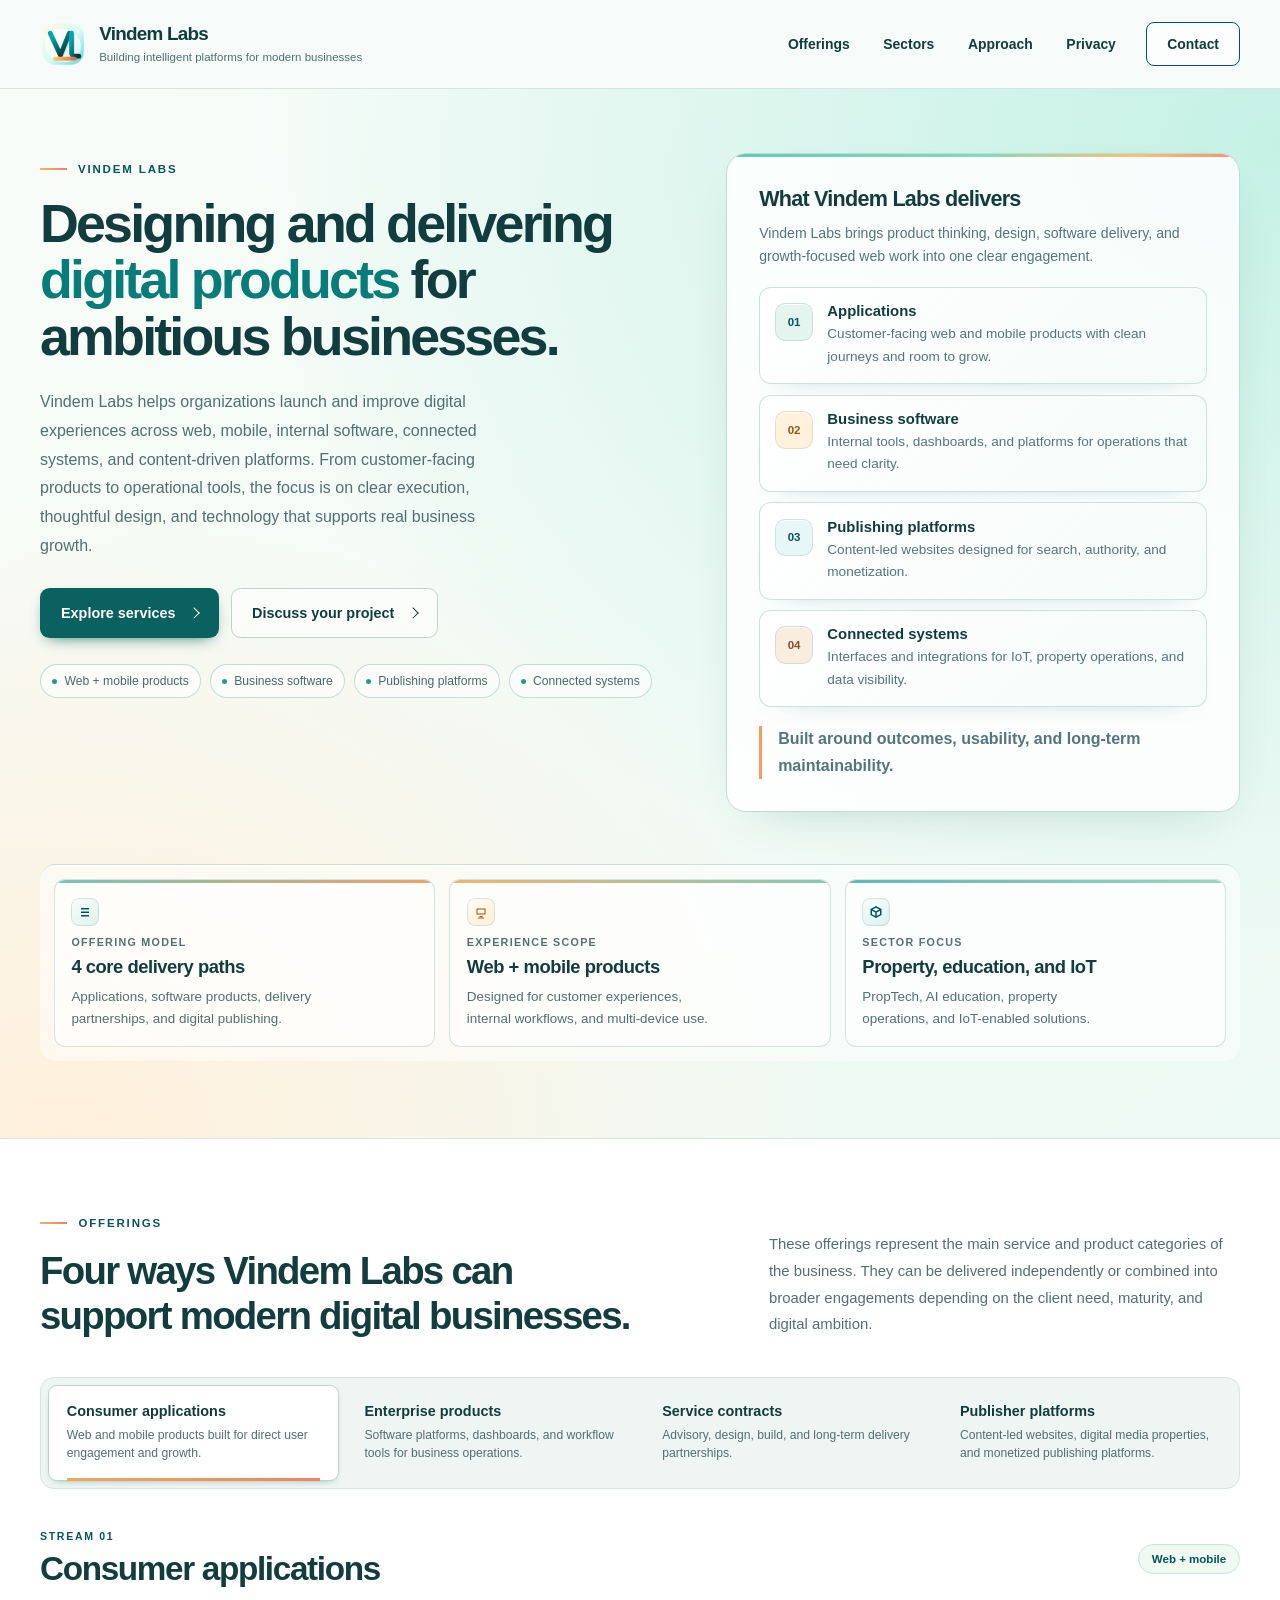
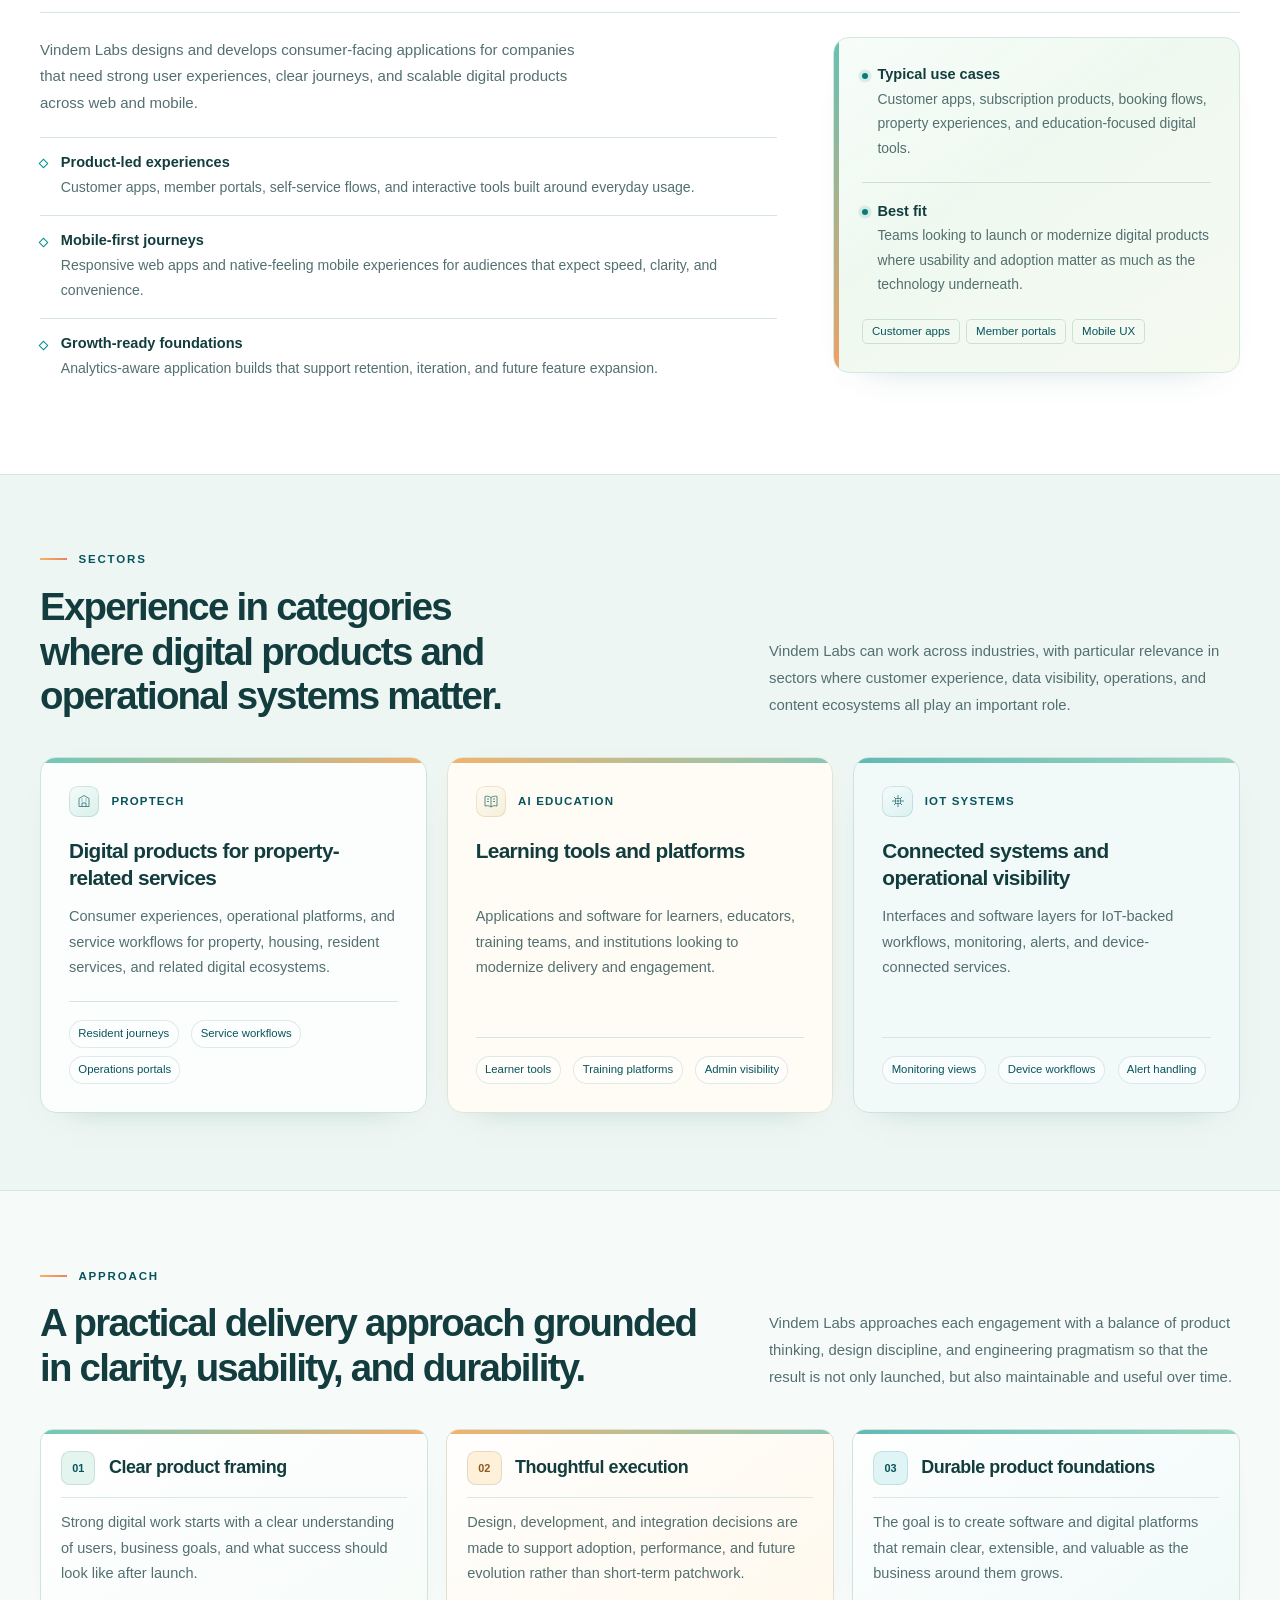
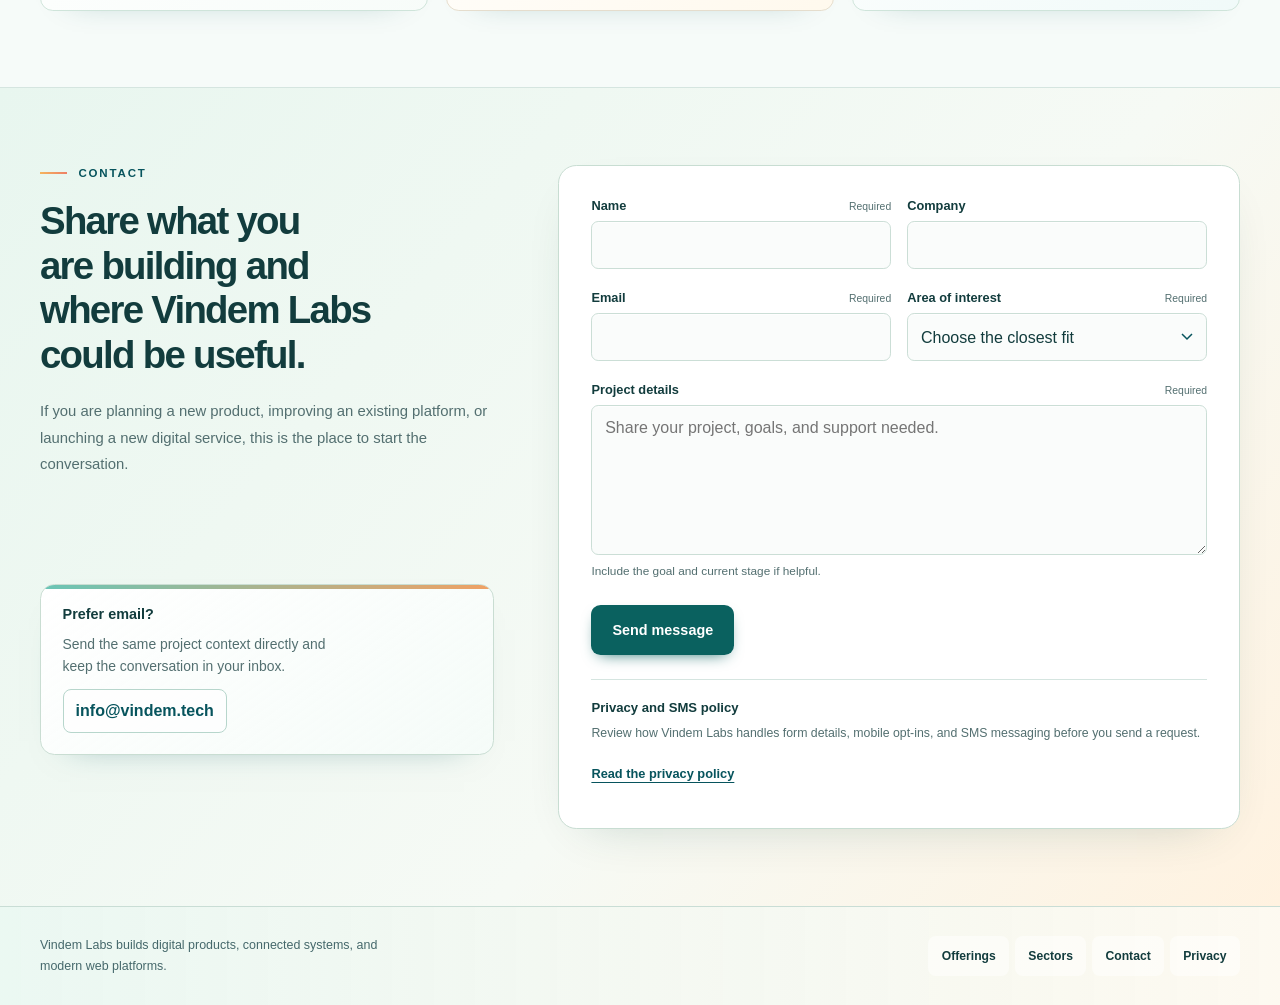
==== commit bc96c1ce: "Refine mobile offerings rail" ====
--- a/docs/index.html
+++ b/docs/index.html
@@ -52,7 +52,7 @@
         }
       }
     </script>
-    <link rel="stylesheet" href="styles.css?v=20260905" />
+    <link rel="stylesheet" href="styles.css?v=20261009" />
   </head>
   <body>
     <a class="skip-link" href="#top">Skip to main content</a>
--- a/docs/styles.css
+++ b/docs/styles.css
@@ -115,14 +115,27 @@
   width: min(22rem, calc(100vw - 2rem));
   max-height: calc(100dvh - 7rem);
   overflow-y: auto;
-  padding: 0.65rem;
-  border: 1px solid var(--line);
+  padding: 0.45rem;
+  border: 1px solid #c3ddd4;
   border-radius: 1rem;
-  background: white;
-  box-shadow: 0 16px 48px rgba(12, 65, 59, 0.16);
-}
-.mobile-nav-panel a { padding: 1rem; border-radius: 0.5rem; font-weight: 600; }
-.mobile-nav-panel a:hover { background: var(--mint); }
+  background: rgba(255, 255, 255, 0.96);
+  box-shadow: 0 18px 42px -22px rgba(12, 65, 59, 0.5);
+}
+.mobile-nav-panel a {
+  display: flex;
+  align-items: center;
+  min-height: 48px;
+  padding: 0.85rem 0.95rem;
+  border-radius: 0.55rem;
+  color: #213e44;
+  font-weight: 650;
+}
+.mobile-nav-panel a + a { border-top: 1px solid #edf5f2; }
+.mobile-nav-panel a:hover,
+.mobile-nav-panel a:focus-visible {
+  background: #eaf7f2;
+  color: var(--brand-deep);
+}
 
 .button {
   display: inline-flex;
@@ -206,9 +219,22 @@
   line-height: 1.8;
 }
 .hero-actions { display: flex; flex-wrap: wrap; gap: 0.75rem; margin-top: 1.7rem; }
-.hero-proof { display: flex; flex-wrap: wrap; gap: 0.6rem 1.1rem; margin-top: 1.65rem; }
-.hero-proof span { display: inline-flex; align-items: center; gap: 0.4rem; color: var(--muted); font-size: 0.76rem; line-height: 1.6; }
-.hero-proof span::before { content: ""; width: 5px; height: 5px; border-radius: 50%; background: #29988a; }
+.hero-proof { display: flex; flex-wrap: wrap; gap: 0.55rem; margin-top: 1.65rem; }
+.hero-proof span {
+  display: inline-flex;
+  align-items: center;
+  gap: 0.45rem;
+  min-height: 2.1rem;
+  padding: 0.35rem 0.7rem;
+  border: 1px solid rgba(119, 177, 163, 0.42);
+  border-radius: 999px;
+  background: rgba(255, 255, 255, 0.56);
+  color: #49686b;
+  font-size: 0.76rem;
+  line-height: 1.4;
+  box-shadow: 0 8px 20px -20px rgba(7, 84, 93, 0.6);
+}
+.hero-proof span::before { content: ""; width: 5px; height: 5px; flex: 0 0 auto; border-radius: 50%; background: #29988a; }
 .hero-board {
   position: relative;
   display: grid;
@@ -230,16 +256,39 @@
 .hero-board h2 { margin-bottom: 0.6rem; font-size: 1.35rem; font-weight: 700; letter-spacing: -0.035em; }
 .hero-board p { color: #55747b; line-height: 1.65; }
 .hero-board > div:first-child > p { font-size: 0.88rem; }
-.delivery-list { display: grid; }
+.delivery-list { display: grid; gap: 0.65rem; }
 .delivery-item {
-  display: grid;
-  grid-template-columns: 2rem minmax(0, 1fr);
-  gap: 0.8rem;
+  position: relative;
+  display: grid;
+  grid-template-columns: 2.35rem minmax(0, 1fr);
+  gap: 0.9rem;
   align-items: start;
-  padding-block: 1.05rem;
-  border-top: 1px solid var(--line);
-}
-.delivery-code { padding-top: 0.12rem; font-size: 0.75rem; color: var(--brand-deep); font-weight: 700; font-variant-numeric: tabular-nums; }
+  padding: 0.95rem;
+  border: 1px solid rgba(191, 220, 211, 0.8);
+  border-radius: 0.75rem;
+  background:
+    linear-gradient(135deg, rgba(255, 255, 255, 0.86), rgba(241, 250, 246, 0.72)),
+    #fff;
+  box-shadow: 0 12px 28px -26px rgba(7, 84, 93, 0.55);
+}
+.delivery-code {
+  display: inline-flex;
+  align-items: center;
+  justify-content: center;
+  width: 2.35rem;
+  height: 2.35rem;
+  border: 1px solid rgba(7, 84, 93, 0.12);
+  border-radius: 0.65rem;
+  background: #e4f5ef;
+  color: var(--brand-deep);
+  font-size: 0.72rem;
+  font-weight: 800;
+  font-variant-numeric: tabular-nums;
+  box-shadow: inset 0 1px rgba(255, 255, 255, 0.9);
+}
+.delivery-item:nth-child(2) .delivery-code { background: #fff1dc; color: #8b5a1c; }
+.delivery-item:nth-child(3) .delivery-code { background: #e7f7f7; }
+.delivery-item:nth-child(4) .delivery-code { background: #f8eddf; color: #7a5430; }
 .delivery-item strong { display: block; margin-bottom: 0.25rem; font-size: 0.93rem; }
 .delivery-item p { font-size: 0.85rem; }
 .delivery-note {
@@ -252,12 +301,62 @@
   grid-column: 1 / -1;
   display: grid;
   grid-template-columns: repeat(3, minmax(0, 1fr));
-  gap: 2rem;
-  padding-top: 1.75rem;
+  gap: 0.85rem;
+  padding: 0.85rem;
   border-top: 1px solid #c8ddd5;
-}
-.metric-card { display: grid; align-content: start; gap: 0.5rem; }
-.metric-card + .metric-card { padding-left: 2rem; border-left: 1px solid #c8ddd5; }
+  border-radius: 1rem;
+  background: rgba(255, 255, 255, 0.52);
+  box-shadow: inset 0 1px 0 rgba(255, 255, 255, 0.7);
+}
+.metric-card {
+  position: relative;
+  display: grid;
+  align-content: start;
+  gap: 0.5rem;
+  overflow: hidden;
+  min-width: 0;
+  padding: 1.15rem 1.05rem 1rem;
+  border: 1px solid rgba(200, 221, 213, 0.78);
+  border-radius: 0.7rem;
+  background: rgba(255, 255, 255, 0.62);
+}
+.metric-card::before {
+  content: "";
+  position: absolute;
+  inset: 0 0 auto;
+  height: 0.22rem;
+  background: linear-gradient(90deg, #72c7b8, #f0a164);
+}
+.metric-card::after {
+  content: "";
+  order: -1;
+  width: 1.75rem;
+  height: 1.75rem;
+  margin-bottom: 0.1rem;
+  border-radius: 0.5rem;
+  background-color: #e5f5ef;
+  background-image:
+    url("data:image/svg+xml,%3Csvg xmlns='http://www.w3.org/2000/svg' viewBox='0 0 32 32'%3E%3Cpath fill='%2307545d' d='M8 22h16v3H8v-3Zm0-7h16v3H8v-3Zm0-7h16v3H8V8Z'/%3E%3C/svg%3E"),
+    linear-gradient(145deg, rgba(255, 255, 255, 0.78), rgba(182, 226, 214, 0.12));
+  background-position: center, center;
+  background-repeat: no-repeat;
+  background-size: 1rem 1rem, auto;
+  box-shadow: inset 0 0 0 1px rgba(7, 84, 93, 0.14);
+}
+.metric-card:nth-child(2)::before { background: linear-gradient(90deg, #f1b36c, #86c8b7); }
+.metric-card:nth-child(2)::after {
+  background-color: #fff0d9;
+  background-image:
+    url("data:image/svg+xml,%3Csvg xmlns='http://www.w3.org/2000/svg' viewBox='0 0 32 32'%3E%3Cpath fill='%238b5a1c' d='M7 9h18v12H7V9Zm2 2v8h14v-8H9Zm4 13h6v2h-6v-2Zm-3 3h12v2H10v-2Z'/%3E%3C/svg%3E"),
+    linear-gradient(145deg, rgba(255, 255, 255, 0.78), rgba(255, 230, 183, 0.18));
+}
+.metric-card:nth-child(3)::before { background: linear-gradient(90deg, #61b9b4, #9bd5bf); }
+.metric-card:nth-child(3)::after {
+  background-color: #dff4f4;
+  background-image:
+    url("data:image/svg+xml,%3Csvg xmlns='http://www.w3.org/2000/svg' viewBox='0 0 32 32'%3E%3Cpath fill='%2307545d' d='M16 4 5 10v12l11 6 11-6V10L16 4Zm0 3.4 6.7 3.6-6.7 3.6L9.3 11 16 7.4ZM8 13.6l6.5 3.5v7.1L8 20.7v-7.1Zm9.5 10.6v-7.1l6.5-3.5v7.1l-6.5 3.5Z'/%3E%3C/svg%3E"),
+    linear-gradient(145deg, rgba(255, 255, 255, 0.78), rgba(182, 226, 214, 0.12));
+}
 .metric-card strong { color: var(--muted); font-size: 0.67rem; letter-spacing: 0.12em; text-transform: uppercase; }
 .metric-card b { font-size: 1.15rem; font-weight: 650; letter-spacing: -0.025em; }
 .metric-card span { color: var(--muted); font-size: 0.84rem; line-height: 1.65; max-width: 34ch; }
@@ -272,7 +371,7 @@
 .section-head h2 { font-size: clamp(1.9rem, 3vw, 2.75rem); line-height: 1.16; font-weight: 600; letter-spacing: -0.045em; text-wrap: balance; }
 .section-copy p { color: var(--muted); font-size: 0.93rem; line-height: 1.8; }
 #streams { background: #fff; }
-.stream-shell { display: grid; gap: 0; min-width: 0; }
+.stream-shell { position: relative; display: grid; gap: 0; min-width: 0; }
 .stream-tabs {
   display: grid;
   grid-template-columns: repeat(4, minmax(0, 1fr));
@@ -318,8 +417,43 @@
 .sub-item::before { content: ""; position: absolute; left: 0; top: 1.4rem; width: 5px; height: 5px; border: 1px solid #008f92; transform: rotate(45deg); }
 .sub-item strong, .checkpoint strong { display: block; margin-bottom: 0.3rem; font-size: 0.91rem; }
 .sub-item p { font-size: 0.88rem; }
-.stream-side { display: grid; gap: 1.4rem; padding: 1.75rem; border: 1px solid #d3e9df; border-radius: 1rem; background: linear-gradient(145deg, #eaf8ef, #f6faf1); }
+.stream-side {
+  position: relative;
+  display: grid;
+  gap: 1.4rem;
+  overflow: hidden;
+  padding: 1.75rem;
+  border: 1px solid #d3e9df;
+  border-radius: 1rem;
+  background:
+    linear-gradient(145deg, rgba(255, 255, 255, 0.66), rgba(255, 255, 255, 0) 44%),
+    linear-gradient(145deg, #eaf8ef, #f6faf1);
+  box-shadow: 0 18px 38px -34px rgba(7, 84, 93, 0.42);
+}
+.stream-side::before {
+  content: "";
+  position: absolute;
+  inset: 0 auto 0 0;
+  width: 0.32rem;
+  background: linear-gradient(180deg, #63c2b4, #f1a063);
+}
+.checkpoint {
+  position: relative;
+  padding-left: 0.95rem;
+}
+.checkpoint::before {
+  content: "";
+  position: absolute;
+  top: 0.42rem;
+  left: 0;
+  width: 0.38rem;
+  height: 0.38rem;
+  border-radius: 50%;
+  background: #087c78;
+  box-shadow: 0 0 0 0.22rem rgba(8, 124, 120, 0.12);
+}
 .checkpoint + .checkpoint { border-top: 1px solid #cce1d6; padding-top: 1.2rem; }
+.checkpoint + .checkpoint::before { top: 1.62rem; }
 .checkpoint p { font-size: 0.87rem; }
 .stat-list { display: flex; flex-wrap: wrap; gap: 0.4rem; }
 .stat-list span { font-size: 0.72rem; color: var(--brand-deep); padding: 0.35rem 0.55rem; border: 1px solid #cce1d6; border-radius: 0.3rem; }
@@ -327,48 +461,200 @@
 #focus { border-block: 1px solid var(--line); background: #edf6f2; }
 .path-grid, .pillar-grid { display: grid; grid-template-columns: repeat(3, minmax(0, 1fr)); gap: 1.25rem; }
 .path-card {
+  position: relative;
   display: grid;
   grid-template-rows: subgrid;
   grid-row: span 4;
   gap: 0.8rem;
+  overflow: hidden;
   padding: 1.75rem;
   border: 1px solid #cfe4da;
   border-radius: 1rem;
   background: #fbfefc;
+  box-shadow: 0 14px 34px -30px rgba(7, 84, 93, 0.5);
+  transition: border-color 160ms ease, box-shadow 160ms ease, transform 160ms ease;
 }
 .path-card:nth-child(2) { background: #fffcf5; border-color: #e7e3d4; }
 .path-card:nth-child(3) { background: #f2faf9; border-color: #cce3df; }
-.path-card em { display: flex; align-items: center; gap: 0.75rem; margin-bottom: 0.5rem; color: var(--brand-deep); font-size: 0.72rem; font-weight: 700; font-style: normal; letter-spacing: 0.1em; text-transform: uppercase; }
+.path-card::before {
+  content: "";
+  position: absolute;
+  inset: 0 0 auto;
+  height: 0.3rem;
+  background: linear-gradient(90deg, #6fc9b8, #f1af6e);
+}
+.path-card:nth-child(2)::before { background: linear-gradient(90deg, #f1b36c, #86c8b7); }
+.path-card:nth-child(3)::before { background: linear-gradient(90deg, #61b9b4, #9bd5bf); }
+.path-card:hover {
+  border-color: #9ccdc0;
+  box-shadow: 0 22px 44px -30px rgba(7, 84, 93, 0.55);
+  transform: translateY(-2px);
+}
+.path-card em { position: relative; display: flex; align-items: center; gap: 0.75rem; margin-bottom: 0.5rem; color: var(--brand-deep); font-size: 0.72rem; font-weight: 700; font-style: normal; letter-spacing: 0.1em; text-transform: uppercase; }
 .path-card em::before {
   content: "";
   width: 1.9rem;
   height: 1.9rem;
   flex: 0 0 auto;
+  border-radius: 0.55rem;
+  background-color: #dff3ed;
+  background-image: linear-gradient(145deg, rgba(255, 255, 255, 0.7), rgba(182, 226, 214, 0.15));
+  box-shadow: inset 0 0 0 1px rgba(7, 84, 93, 0.14);
+}
+.path-card em::after {
+  content: "";
+  position: absolute;
+  top: 0.45rem;
+  left: 0.45rem;
+  width: 1rem;
+  height: 1rem;
   background: currentColor;
   mask: url("data:image/svg+xml,%3Csvg xmlns='http://www.w3.org/2000/svg' viewBox='0 0 32 32' fill='none' stroke='black' stroke-width='1.3'%3E%3Cpath d='M6 27V11l10-6 10 6v16H6ZM12 27v-7h8v7M11 12h2m6 0h2m-10 4h2m6 0h2'/%3E%3C/svg%3E") center / contain no-repeat;
 }
-.path-card:nth-child(2) em::before { mask-image: url("data:image/svg+xml,%3Csvg xmlns='http://www.w3.org/2000/svg' viewBox='0 0 32 32' fill='none' stroke='black' stroke-width='1.3'%3E%3Cpath d='M16 9C12 6 7 6 4 7v19c4-1 8-1 12 2 4-3 8-3 12-2V7c-3-1-8-1-12 2Zm0 0v19M8 12h4m-4 5h4m8-5h4m-4 5h4'/%3E%3C/svg%3E"); }
-.path-card:nth-child(3) em::before { mask-image: url("data:image/svg+xml,%3Csvg xmlns='http://www.w3.org/2000/svg' viewBox='0 0 32 32' fill='none' stroke='black' stroke-width='1.3'%3E%3Crect x='11' y='11' width='10' height='10' rx='2'/%3E%3Cpath d='M16 4v7m0 10v7M4 16h7m10 0h7M8 8l4 4m8 8 4 4M8 24l4-4m8-8 4-4'/%3E%3Ccircle cx='16' cy='16' r='2'/%3E%3C/svg%3E"); }
+.path-card:nth-child(2) em::before { background-color: #fff2d9; box-shadow: inset 0 0 0 1px rgba(171, 112, 35, 0.16); }
+.path-card:nth-child(2) em::after { mask-image: url("data:image/svg+xml,%3Csvg xmlns='http://www.w3.org/2000/svg' viewBox='0 0 32 32' fill='none' stroke='black' stroke-width='1.3'%3E%3Cpath d='M16 9C12 6 7 6 4 7v19c4-1 8-1 12 2 4-3 8-3 12-2V7c-3-1-8-1-12 2Zm0 0v19M8 12h4m-4 5h4m8-5h4m-4 5h4'/%3E%3C/svg%3E"); }
+.path-card:nth-child(3) em::before { background-color: #dff4f4; }
+.path-card:nth-child(3) em::after { mask-image: url("data:image/svg+xml,%3Csvg xmlns='http://www.w3.org/2000/svg' viewBox='0 0 32 32' fill='none' stroke='black' stroke-width='1.3'%3E%3Crect x='11' y='11' width='10' height='10' rx='2'/%3E%3Cpath d='M16 4v7m0 10v7M4 16h7m10 0h7M8 8l4 4m8 8 4 4M8 24l4-4m8-8 4-4'/%3E%3Ccircle cx='16' cy='16' r='2'/%3E%3C/svg%3E"); }
 .path-card h3 { font-size: 1.3rem; font-weight: 600; line-height: 1.3; letter-spacing: -0.03em; }
 .path-card p, .pillar p { color: var(--muted); font-size: 0.91rem; line-height: 1.75; }
 .path-highlights { display: flex; flex-wrap: wrap; gap: 0.5rem 0.8rem; align-self: end; padding-top: 1.1rem; margin-top: 0.5rem; border-top: 1px solid var(--line); }
-.path-highlights span { color: var(--brand-deep); font-size: 0.71rem; line-height: 1.5; }
-.pillar-grid { gap: 2.5rem; }
-.pillar { padding-top: 1.3rem; border-top: 2px solid #a4d1c3; }
-.pillar:nth-child(2) { border-top-color: #efb387; }
-.pillar:nth-child(3) { border-top-color: #62ada4; }
-.pillar h3 { margin-bottom: 0.7rem; font-size: 1.12rem; font-weight: 650; letter-spacing: -0.025em; }
+.path-highlights span {
+  display: inline-flex;
+  align-items: center;
+  min-height: 1.75rem;
+  padding: 0.25rem 0.52rem;
+  border: 1px solid rgba(7, 84, 93, 0.12);
+  border-radius: 999px;
+  background: rgba(255, 255, 255, 0.58);
+  color: var(--brand-deep);
+  font-size: 0.71rem;
+  line-height: 1.35;
+}
+.pillar-grid { gap: 1.15rem; }
+.pillar {
+  position: relative;
+  display: grid;
+  grid-template-columns: auto minmax(0, 1fr);
+  align-content: start;
+  gap: 0.75rem 0.85rem;
+  min-height: 100%;
+  overflow: hidden;
+  padding: 1.3rem 1.25rem 1.45rem;
+  border: 1px solid #cfe4da;
+  border-radius: 0.8rem;
+  background:
+    linear-gradient(145deg, rgba(255, 255, 255, 0.86), rgba(244, 251, 247, 0.7)),
+    #fff;
+  box-shadow: 0 14px 34px -32px rgba(7, 84, 93, 0.48);
+  transition: border-color 160ms ease, box-shadow 160ms ease, transform 160ms ease, background 160ms ease;
+}
+.pillar::after {
+  content: "";
+  position: absolute;
+  inset: 0 0 auto;
+  height: 0.26rem;
+  background: linear-gradient(90deg, #6fc9b8, #f1af6e);
+}
+.pillar::before {
+  content: "01";
+  display: inline-flex;
+  align-items: center;
+  justify-content: center;
+  width: 2.15rem;
+  height: 2.15rem;
+  border-radius: 0.55rem;
+  background: #e4f5ef;
+  color: var(--brand-deep);
+  font-size: 0.68rem;
+  font-weight: 800;
+  font-variant-numeric: tabular-nums;
+  box-shadow: inset 0 0 0 1px rgba(7, 84, 93, 0.13);
+}
+.pillar:nth-child(2) {
+  border-color: #e5ddcd;
+  background:
+    linear-gradient(145deg, rgba(255, 255, 255, 0.88), rgba(255, 248, 235, 0.76)),
+    #fffcf5;
+}
+.pillar:nth-child(2)::before { content: "02"; background: #fff0d9; color: #8b5a1c; }
+.pillar:nth-child(2)::after { background: linear-gradient(90deg, #f1b36c, #86c8b7); }
+.pillar:nth-child(3) {
+  background:
+    linear-gradient(145deg, rgba(255, 255, 255, 0.86), rgba(238, 249, 248, 0.78)),
+    #f8fdfc;
+}
+.pillar:nth-child(3)::before { content: "03"; background: #dff4f4; }
+.pillar:nth-child(3)::after { background: linear-gradient(90deg, #61b9b4, #9bd5bf); }
+.pillar:hover,
+.pillar:focus-within {
+  border-color: #9ccdc0;
+  box-shadow: 0 22px 44px -32px rgba(7, 84, 93, 0.58);
+  transform: translateY(-2px);
+}
+.pillar h3 {
+  align-self: center;
+  font-size: 1.12rem;
+  font-weight: 650;
+  line-height: 1.3;
+  letter-spacing: -0.025em;
+}
+.pillar p {
+  grid-column: 1 / -1;
+  padding-top: 0.75rem;
+  border-top: 1px solid rgba(207, 228, 218, 0.78);
+}
 
 #contact { border-top: 1px solid var(--line); background: linear-gradient(130deg, #e8f6ef, #f6faf5 60%, #fff2e0); }
 #contact > .shell { display: grid; grid-template-columns: minmax(0, 0.8fr) minmax(0, 1.2fr); column-gap: 4rem; align-items: start; }
 #contact .section-head { display: block; grid-column: 1; margin: 0; }
 #contact .section-copy { margin-top: 1.3rem; }
 .contact-layout { display: contents; }
-.contact-card { grid-column: 1; margin-top: 2rem; }
-.contact-direct { display: grid; gap: 0.65rem; padding-top: 1.5rem; border-top: 1px solid #c9ddd2; }
+.contact-card {
+  grid-column: 1;
+  margin-top: 2rem;
+}
+.contact-direct {
+  position: relative;
+  display: grid;
+  gap: 0.65rem;
+  overflow: hidden;
+  padding: 1.35rem;
+  border: 1px solid #c9ddd2;
+  border-radius: 0.9rem;
+  background:
+    linear-gradient(145deg, rgba(255, 255, 255, 0.86), rgba(240, 250, 245, 0.66)),
+    #fff;
+  box-shadow: 0 16px 34px -30px rgba(7, 84, 93, 0.52);
+}
+.contact-direct::before {
+  content: "";
+  position: absolute;
+  inset: 0 0 auto;
+  height: 0.26rem;
+  background: linear-gradient(90deg, #69c5b6, #f0a164);
+}
 .contact-direct strong { font-size: 0.9rem; }
 .contact-direct span { color: var(--muted); font-size: 0.87rem; line-height: 1.65; max-width: 37ch; }
-.contact-direct a { justify-self: start; display: inline-flex; align-items: center; min-height: 44px; color: var(--brand-deep); text-decoration: underline; text-underline-offset: 0.3rem; font-weight: 600; overflow-wrap: anywhere; }
+.contact-direct a {
+  justify-self: start;
+  display: inline-flex;
+  align-items: center;
+  min-height: 44px;
+  padding-inline: 0.75rem;
+  border: 1px solid #b7d6cc;
+  border-radius: 0.5rem;
+  background: rgba(255, 255, 255, 0.72);
+  color: var(--brand-deep);
+  font-weight: 600;
+  overflow-wrap: anywhere;
+  transition: background 160ms ease, border-color 160ms ease, box-shadow 160ms ease;
+}
+.contact-direct a:hover,
+.contact-direct a:focus-visible {
+  border-color: #87c4b7;
+  background: #fff;
+  box-shadow: 0 10px 24px -22px rgba(7, 84, 93, 0.7);
+}
 .contact-form {
   grid-column: 2;
   grid-row: 1 / 3;
@@ -396,7 +682,8 @@
   background-color: #fafcfb;
   color: var(--text);
   font-size: 1rem;
-  transition: border-color 160ms ease, box-shadow 160ms ease;
+  box-shadow: inset 0 1px 0 rgba(255, 255, 255, 0.75);
+  transition: background-color 160ms ease, border-color 160ms ease, box-shadow 160ms ease;
 }
 .field textarea { min-height: 150px; resize: vertical; }
 .field select {
@@ -406,22 +693,87 @@
   background-position: right 0.8rem center;
   background-repeat: no-repeat;
 }
-.field input:focus-visible, .field select:focus-visible, .field textarea:focus-visible { outline: 2px solid #168b81; outline-offset: 2px; background-color: white; }
+.field input:hover, .field select:hover, .field textarea:hover {
+  border-color: #9ec8be;
+  background-color: white;
+}
+.field input:required:valid,
+.field textarea:not(:placeholder-shown),
+.field select:valid {
+  border-color: #9fcfc4;
+  background-color: white;
+  box-shadow: inset 3px 0 #7ac5b6, inset 0 1px 0 rgba(255, 255, 255, 0.75);
+}
+.field input:focus-visible, .field select:focus-visible, .field textarea:focus-visible {
+  outline: 2px solid #168b81;
+  outline-offset: 2px;
+  border-color: #168b81;
+  background-color: white;
+  box-shadow: inset 3px 0 #168b81, 0 0 0 4px rgba(22, 139, 129, 0.12);
+}
 .field input:user-invalid, .field select:user-invalid, .field textarea:user-invalid,
 .is-validated :is(input, select, textarea):invalid { border-color: #b1492d; box-shadow: inset 3px 0 #b1492d; }
 .field-hint { color: var(--muted); font-size: 0.74rem; line-height: 1.5; }
-.form-meta { display: grid; gap: 0.65rem; justify-items: start; }
-.form-status { color: var(--muted); font-size: 0.85rem; line-height: 1.6; }
+.form-meta {
+  display: flex;
+  align-items: center;
+  gap: 1rem;
+  min-height: 50px;
+}
+.form-status {
+  max-width: 42ch;
+  padding: 0.55rem 0.75rem;
+  border: 1px solid #d4e7df;
+  border-radius: 0.45rem;
+  background: #f7fbf8;
+  color: var(--muted);
+  font-size: 0.85rem;
+  line-height: 1.6;
+}
 .form-status:empty { display: none; }
 .privacy-note { display: grid; gap: 0.5rem; padding-top: 1.3rem; border-top: 1px solid var(--line); }
 .privacy-note h3 { font-size: 0.82rem; font-weight: 700; }
 .privacy-note p { color: var(--muted); font-size: 0.77rem; line-height: 1.65; }
 .privacy-note a { display: inline-flex; align-items: center; justify-self: start; min-height: 44px; color: var(--brand-deep); text-decoration: underline; text-underline-offset: 0.25rem; font-size: 0.8rem; font-weight: 600; }
-footer { padding-block: 1.5rem; background: #f6faf7; border-top: 1px solid var(--line); }
-.footer-bar { display: flex; align-items: center; justify-content: space-between; gap: 1.5rem; }
-.footer-bar > span { max-width: 53ch; color: var(--muted); font-size: 0.76rem; line-height: 1.65; }
-.footer-links { display: flex; flex-wrap: wrap; gap: 0.25rem; }
-.footer-links a { padding-inline: 0.7rem; font-size: 0.76rem; }
+footer {
+  padding-block: 1.25rem;
+  border-top: 1px solid #c9ddd5;
+  background:
+    linear-gradient(90deg, rgba(234, 248, 242, 0.9), rgba(255, 249, 239, 0.78)),
+    #f6faf7;
+}
+.footer-bar {
+  display: flex;
+  align-items: center;
+  justify-content: space-between;
+  gap: 1.5rem;
+  padding: 0.55rem 0;
+}
+.footer-bar > span {
+  max-width: 53ch;
+  color: #45686b;
+  font-size: 0.78rem;
+  line-height: 1.65;
+}
+.footer-links {
+  display: flex;
+  flex-wrap: wrap;
+  justify-content: flex-end;
+  gap: 0.35rem;
+}
+.footer-links a {
+  min-height: 40px;
+  padding-inline: 0.78rem;
+  border: 1px solid transparent;
+  background: rgba(255, 255, 255, 0.46);
+  font-size: 0.76rem;
+}
+.footer-links a:hover,
+.footer-links a:focus-visible {
+  border-color: #b7d6cc;
+  background: rgba(255, 255, 255, 0.92);
+  color: var(--brand-deep);
+}
 
 @keyframes arrive { from { opacity: 0; transform: translateY(10px); } to { opacity: 1; transform: none; } }
 @media (prefers-reduced-motion: no-preference) {
@@ -439,6 +791,11 @@
   .path-card { padding: 1.4rem; }
   #contact > .shell { column-gap: 2rem; }
 }
+@media (min-width: 801px) and (max-width: 920px) {
+  .metric-row { grid-template-columns: repeat(2, minmax(0, 1fr)); }
+  .metric-card:nth-child(3) { grid-column: 1 / -1; }
+  .metric-card:nth-child(3) span { max-width: 56ch; }
+}
 @media (max-width: 800px) {
   .hero-grid { grid-template-columns: 1fr; }
   h1 { font-size: clamp(2.8rem, 7.5vw, 4rem); max-width: 21ch; }
@@ -446,7 +803,6 @@
   .hero-board { padding: 1.75rem; }
   .delivery-list { grid-template-columns: repeat(2, minmax(0, 1fr)); column-gap: 1.5rem; }
   .metric-row { gap: 1rem; }
-  .metric-card + .metric-card { padding-left: 1rem; }
   .section-head { grid-template-columns: 1fr; gap: 1rem; }
   .section-head h2 { max-width: 27ch; }
   .section-copy p { max-width: 65ch; }
@@ -460,18 +816,42 @@
   .checkpoint + .checkpoint { padding-top: 0; padding-left: 1.25rem; border-top: 0; border-left: 1px solid #cce1d6; }
   .stat-list { grid-column: 1 / -1; }
   .path-grid { grid-template-columns: 1fr; gap: 1rem; }
-  .path-card { padding: 1.5rem; grid-row: auto; grid-template-columns: 0.8fr 1.2fr; grid-template-rows: auto 1fr auto; column-gap: 2rem; }
+  .path-card {
+    padding: 1.5rem;
+    grid-row: auto;
+    grid-template-columns: minmax(12rem, 0.75fr) minmax(0, 1.25fr);
+    grid-template-rows: auto 1fr auto;
+    gap: 0.85rem 1.75rem;
+    align-items: start;
+  }
   .path-card em { grid-column: 1; }
-  .path-card h3 { grid-column: 1; grid-row: 2 / 4; }
+  .path-card h3 { grid-column: 1; grid-row: 2 / 4; max-width: 13ch; }
   .path-card > p { grid-column: 2; grid-row: 1 / 3; }
-  .path-highlights { grid-column: 2; grid-row: 3; margin-top: 0; }
-  .pillar-grid { gap: 1.5rem; }
+  .path-highlights { grid-column: 2; grid-row: 3; align-self: start; margin-top: 0; padding-top: 0.9rem; }
+  .pillar-grid { gap: 1.25rem; }
   #contact > .shell { grid-template-columns: 1fr; }
   #contact .section-head { margin-bottom: 1.75rem; }
   .contact-form { grid-column: 1; grid-row: 2; }
   .contact-card { grid-row: 3; }
   .contact-direct span { max-width: none; }
   .footer-bar { align-items: start; flex-direction: column; gap: 0.75rem; }
+  .footer-links { justify-content: flex-start; }
+}
+@media (max-width: 680px) {
+  .form-meta {
+    align-items: stretch;
+    flex-direction: column;
+    gap: 0.8rem;
+    padding-top: 0.25rem;
+  }
+  .form-meta .button,
+  .form-status {
+    width: 100%;
+  }
+  .form-status {
+    max-width: none;
+    padding: 0.7rem 0.8rem;
+  }
 }
 @media (max-width: 520px) {
   html { scroll-padding-top: 6.5rem; }
@@ -487,30 +867,218 @@
   .hero-copy > p { font-size: 0.94rem; line-height: 1.75; }
   .hero-actions { flex-direction: column; }
   .hero-actions .button { justify-content: space-between; padding-inline: 1.1rem; }
-  .hero-proof { gap: 0.5rem 1rem; }
-  .hero-proof span { font-size: 0.72rem; }
+  .hero-proof {
+    display: grid;
+    grid-template-columns: repeat(2, minmax(0, 1fr));
+    gap: 0.6rem;
+  }
+  .hero-proof span {
+    align-items: flex-start;
+    width: 100%;
+    min-height: 2.65rem;
+    padding: 0.62rem 0.7rem;
+    border-color: rgba(8, 124, 120, 0.24);
+    background: rgba(255, 255, 255, 0.72);
+    font-size: 0.72rem;
+    box-shadow: 0 10px 22px -20px rgba(7, 84, 93, 0.72);
+  }
+  .hero-proof span::before {
+    width: 0.42rem;
+    height: 0.42rem;
+    margin-top: 0.32rem;
+    box-shadow: 0 0 0 0.18rem rgba(41, 152, 138, 0.12);
+  }
   .hero-board { padding: 1.3rem; }
   .delivery-list { grid-template-columns: 1fr; }
   .hero-board h2 { font-size: 1.3rem; }
-  .metric-row { grid-template-columns: 1fr; gap: 1rem; }
-  .metric-card + .metric-card { padding: 1rem 0 0; border-left: 0; border-top: 1px solid #c8ddd5; }
+  .metric-row { grid-template-columns: 1fr; gap: 0.7rem; padding: 0.7rem; }
+  .metric-card { padding: 0.95rem; }
   .metric-card span { max-width: none; }
   .section-head { margin-bottom: 1.65rem; }
-  .stream-tabs { gap: 0.3rem; padding: 0.3rem; }
-  .stream-tab { padding: 0.85rem 0.55rem; }
-  .stream-tab strong { font-size: 0.76rem; }
+  .stream-tabs {
+    display: flex;
+    gap: 0.7rem;
+    margin-inline: -1.25rem;
+    padding: 1rem 3.65rem 1.25rem 1.25rem;
+    overflow-x: auto;
+    overscroll-behavior-x: contain;
+    scrollbar-color: #9fcfc4 transparent;
+    scrollbar-gutter: stable;
+    border-inline: 0;
+    border-radius: 0;
+    background:
+      linear-gradient(90deg, #f7fbf8 0, rgba(247, 251, 248, 0.96) 1.25rem, rgba(247, 251, 248, 0) 3rem),
+      linear-gradient(270deg, #f7fbf8 0, rgba(247, 251, 248, 0.96) 1.25rem, rgba(247, 251, 248, 0) 3rem),
+      linear-gradient(180deg, #f8fcfa 0%, #edf7f2 54%, #e2f0eb 100%);
+    background-attachment: local, local, scroll;
+    box-shadow:
+      inset 0 -1px #b9d4ca,
+      inset 0 1px rgba(255, 255, 255, 0.85),
+      inset 1.4rem 0 rgba(255, 255, 255, 0.34),
+      inset -2rem 0 rgba(7, 84, 93, 0.1),
+      0 12px 28px -30px rgba(7, 84, 93, 0.7);
+    mask-image: linear-gradient(90deg, transparent 0, #000 1rem, #000 calc(100% - 2.65rem), transparent 100%);
+    scroll-padding-inline: 1.25rem;
+    scroll-snap-type: x proximity;
+  }
+  .stream-tabs:focus-within {
+    box-shadow:
+      inset 0 -1px #a9cec3,
+      inset 0 1px rgba(255, 255, 255, 0.9),
+      inset 1.4rem 0 rgba(255, 255, 255, 0.36),
+      inset -2rem 0 rgba(7, 84, 93, 0.12),
+      0 8px 22px -24px #07545d;
+  }
+  .stream-shell::after {
+    content: "";
+    position: absolute;
+    top: 1.72rem;
+    right: -0.85rem;
+    z-index: 1;
+    width: 2.35rem;
+    height: 3.15rem;
+    border: 1px solid rgba(7, 84, 93, 0.22);
+    border-right: 0;
+    border-radius: 999px 0 0 999px;
+    background:
+      linear-gradient(45deg, transparent 45%, #07545d 48%, #07545d 56%, transparent 59%) 0.62rem 0.9rem / 0.48rem 0.48rem no-repeat,
+      linear-gradient(45deg, transparent 45%, #07545d 48%, #07545d 56%, transparent 59%) 1.02rem 0.9rem / 0.48rem 0.48rem no-repeat,
+      linear-gradient(90deg, rgba(255, 255, 255, 0.92), rgba(236, 248, 243, 0.98));
+    box-shadow:
+      0 10px 24px -18px rgba(7, 84, 93, 0.78),
+      inset 0 1px rgba(255, 255, 255, 0.9),
+      inset 0.5rem 0 rgba(255, 255, 255, 0.42);
+    pointer-events: none;
+  }
+  .stream-tabs::-webkit-scrollbar { height: 0.45rem; }
+  .stream-tabs::-webkit-scrollbar-track { background: transparent; }
+  .stream-tabs::-webkit-scrollbar-thumb { background: #b7d6cc; border-radius: 999px; }
+  .stream-tab {
+    flex: 0 0 min(70vw, 16.75rem);
+    min-height: 5.75rem;
+    padding: 1rem 1rem 1.05rem;
+    border-color: #bed8cf;
+    background: rgba(255, 255, 255, 0.86);
+    box-shadow:
+      0 12px 24px -22px rgba(7, 84, 93, 0.72),
+      inset 0 0 0 1px rgba(255, 255, 255, 0.66),
+      inset 0 1px rgba(255, 255, 255, 0.9);
+    scroll-margin-inline: 1.25rem;
+    scroll-snap-align: start;
+    scroll-snap-stop: always;
+  }
+  .stream-tab:last-child { margin-right: 0.65rem; }
+  .stream-tab:hover {
+    border-color: #9fcfc4;
+    background: #fff;
+  }
+  .stream-tab::before {
+    content: "";
+    width: 1.7rem;
+    height: 0.18rem;
+    margin-bottom: 0.6rem;
+    border-radius: 999px;
+    background: #b7d6cc;
+  }
+  .stream-tab[aria-selected="true"] {
+    background: #fff;
+    border-color: #087c78;
+    transform: translateY(-1px);
+    box-shadow:
+      0 18px 34px -18px rgba(7, 84, 93, 0.84),
+      inset 0 0 0 1px rgba(8, 124, 120, 0.4),
+      inset 0 -0.28rem #f0a164;
+  }
+  .stream-tab[aria-selected="true"]::before {
+    background: linear-gradient(90deg, #eca95d, #ef8365);
+  }
+  .stream-tab[aria-selected="true"] strong { color: #064d54; }
+  .stream-tab[aria-selected="true"] span { color: #3f6467; }
+  .stream-tab strong { font-size: 0.82rem; line-height: 1.35; }
+  .stream-tab span { display: block; margin-top: 0.35rem; font-size: 0.72rem; line-height: 1.45; }
+  .stream-tab:focus-visible {
+    outline-color: #07545d;
+    outline-offset: -0.42rem;
+    box-shadow:
+      0 16px 30px -18px rgba(7, 84, 93, 0.82),
+      inset 0 0 0 2px rgba(7, 84, 93, 0.42),
+      inset 0 -0.28rem #f0a164;
+  }
   .stream-header { display: grid; gap: 0.75rem; }
   .stream-badge { justify-self: start; white-space: normal; }
   .stream-side { grid-template-columns: 1fr; }
-  .checkpoint + .checkpoint { border-left: 0; border-top: 1px solid #cce1d6; padding: 1.2rem 0 0; }
+  .checkpoint + .checkpoint { border-left: 0; border-top: 1px solid #cce1d6; padding: 1.2rem 0 0 0.95rem; }
   .path-card { display: grid; grid-template-columns: 1fr; grid-template-rows: auto auto auto auto; gap: 0.8rem; }
   .path-card > * { grid-column: auto; grid-row: auto; }
-  .path-highlights { margin-top: 0.5rem; }
-  .pillar-grid { grid-template-columns: 1fr; gap: 1.75rem; }
-  .contact-form { padding: 1.3rem; }
-  .form-grid { grid-template-columns: 1fr; }
-  .form-meta, .form-meta .button { width: 100%; }
-  .footer-links { gap: 0; margin-left: -0.7rem; }
+  .path-card h3 { max-width: 18ch; }
+  .path-card > p { margin-top: 0.1rem; }
+  .path-highlights {
+    gap: 0.45rem;
+    margin-top: 0.4rem;
+    padding-top: 0.85rem;
+  }
+  .path-highlights span { flex: 1 1 8.5rem; justify-content: center; text-align: center; }
+  .pillar-grid { grid-template-columns: 1fr; gap: 1rem; }
+  .pillar {
+    padding: 1.2rem 1.1rem 1.25rem;
+    gap: 0.7rem 0.75rem;
+  }
+  .pillar p { padding-top: 0.65rem; }
+  .contact-form {
+    gap: 1.25rem;
+    padding: 1.2rem;
+    border-radius: 0.9rem;
+  }
+  .contact-direct { gap: 0.75rem; padding: 1rem; }
+  .contact-direct strong {
+    position: relative;
+    display: flex;
+    align-items: center;
+    gap: 0.55rem;
+  }
+  .contact-direct strong::before {
+    content: "";
+    width: 1.8rem;
+    height: 1.8rem;
+    flex: 0 0 auto;
+    border-radius: 0.5rem;
+    background:
+      linear-gradient(145deg, rgba(255, 255, 255, 0.75), rgba(182, 226, 214, 0.18)),
+      #e4f5ef;
+    box-shadow: inset 0 0 0 1px rgba(7, 84, 93, 0.14);
+  }
+  .contact-direct strong::after {
+    content: "";
+    position: absolute;
+    top: 50%;
+    left: 0.43rem;
+    width: 0.95rem;
+    height: 0.72rem;
+    background: var(--brand-deep);
+    transform: translateY(-50%);
+    -webkit-mask: url("data:image/svg+xml,%3Csvg xmlns='http://www.w3.org/2000/svg' viewBox='0 0 28 20'%3E%3Cpath fill='black' d='M3 0h22a3 3 0 0 1 3 3v14a3 3 0 0 1-3 3H3a3 3 0 0 1-3-3V3a3 3 0 0 1 3-3Zm.7 2.4 10.3 8 10.3-8H3.7Zm21.9 2.1-10.7 8.3a1.5 1.5 0 0 1-1.8 0L2.4 4.5V17c0 .3.3.6.6.6h22c.3 0 .6-.3.6-.6V4.5Z'/%3E%3C/svg%3E") center / contain no-repeat;
+    mask: url("data:image/svg+xml,%3Csvg xmlns='http://www.w3.org/2000/svg' viewBox='0 0 28 20'%3E%3Cpath fill='black' d='M3 0h22a3 3 0 0 1 3 3v14a3 3 0 0 1-3 3H3a3 3 0 0 1-3-3V3a3 3 0 0 1 3-3Zm.7 2.4 10.3 8 10.3-8H3.7Zm21.9 2.1-10.7 8.3a1.5 1.5 0 0 1-1.8 0L2.4 4.5V17c0 .3.3.6.6.6h22c.3 0 .6-.3.6-.6V4.5Z'/%3E%3C/svg%3E") center / contain no-repeat;
+  }
+  .contact-direct a {
+    min-height: 48px;
+    padding-inline: 0.8rem;
+  }
+  .privacy-note {
+    padding: 1rem;
+    border: 1px solid #d4e7df;
+    border-radius: 0.75rem;
+    background: #f7fbf8;
+  }
+  .form-grid { grid-template-columns: 1fr; gap: 1rem; }
+  .field { gap: 0.45rem; }
+  .field input, .field textarea, .field select {
+    min-height: 52px;
+    padding-inline: 0.85rem;
+  }
+  .field textarea { min-height: 132px; }
+  .form-meta { width: 100%; }
+  .footer-links { gap: 0.35rem; margin-left: -0.1rem; }
+  .footer-links a { padding-inline: 0.7rem; }
 }
 @media (prefers-reduced-motion: reduce) {
   html { scroll-behavior: auto; }
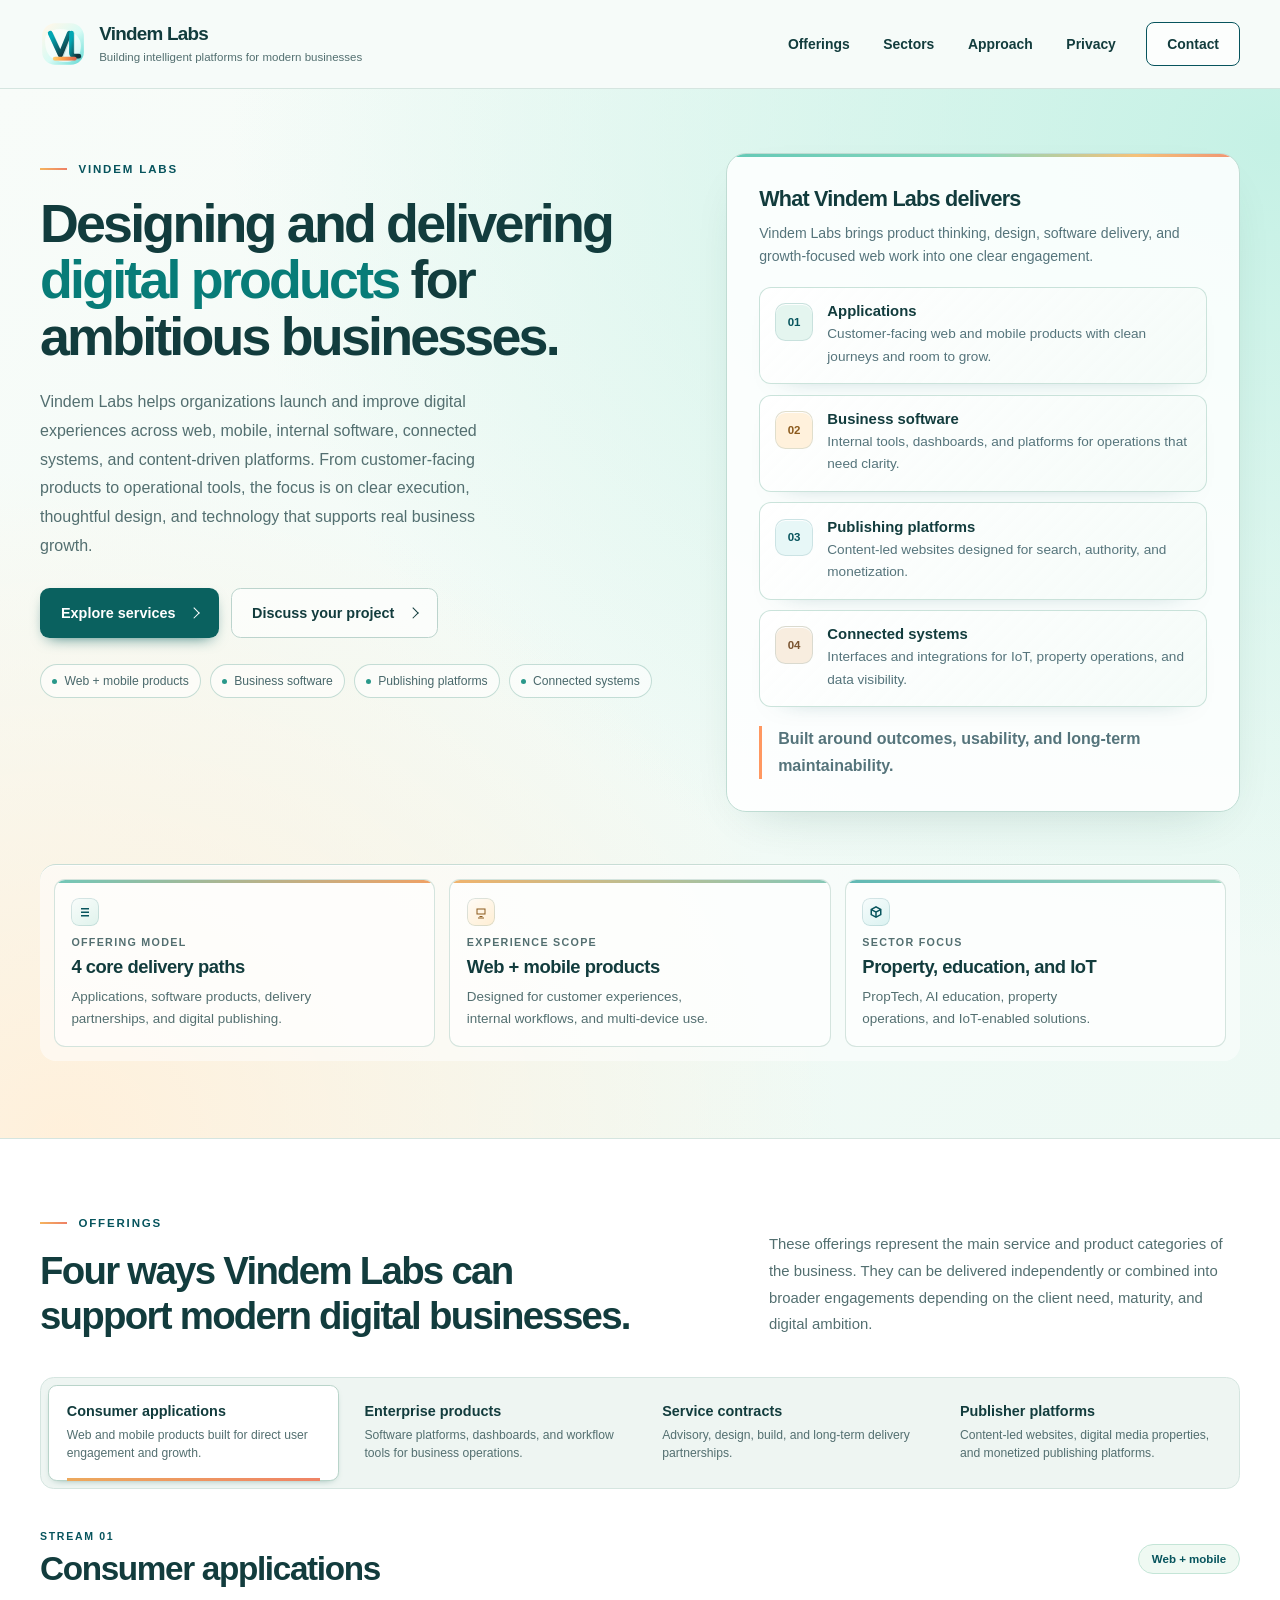
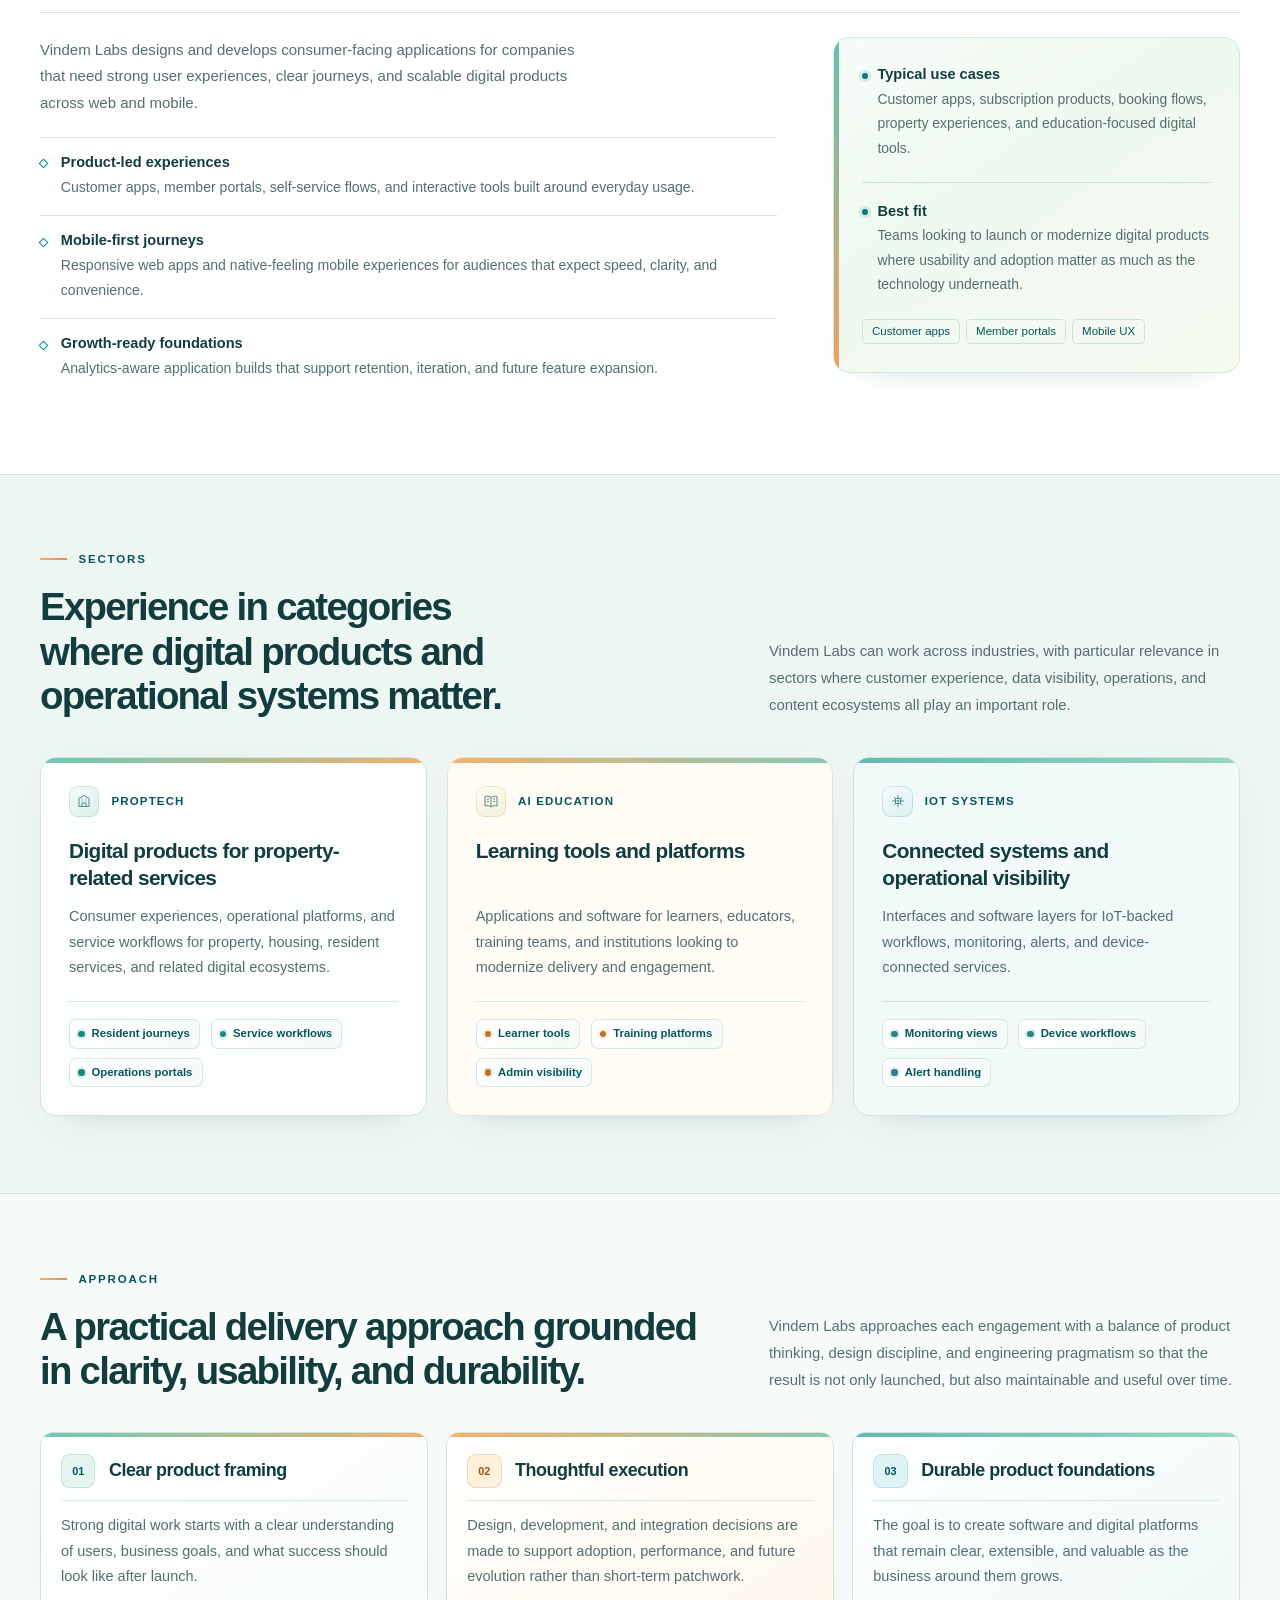
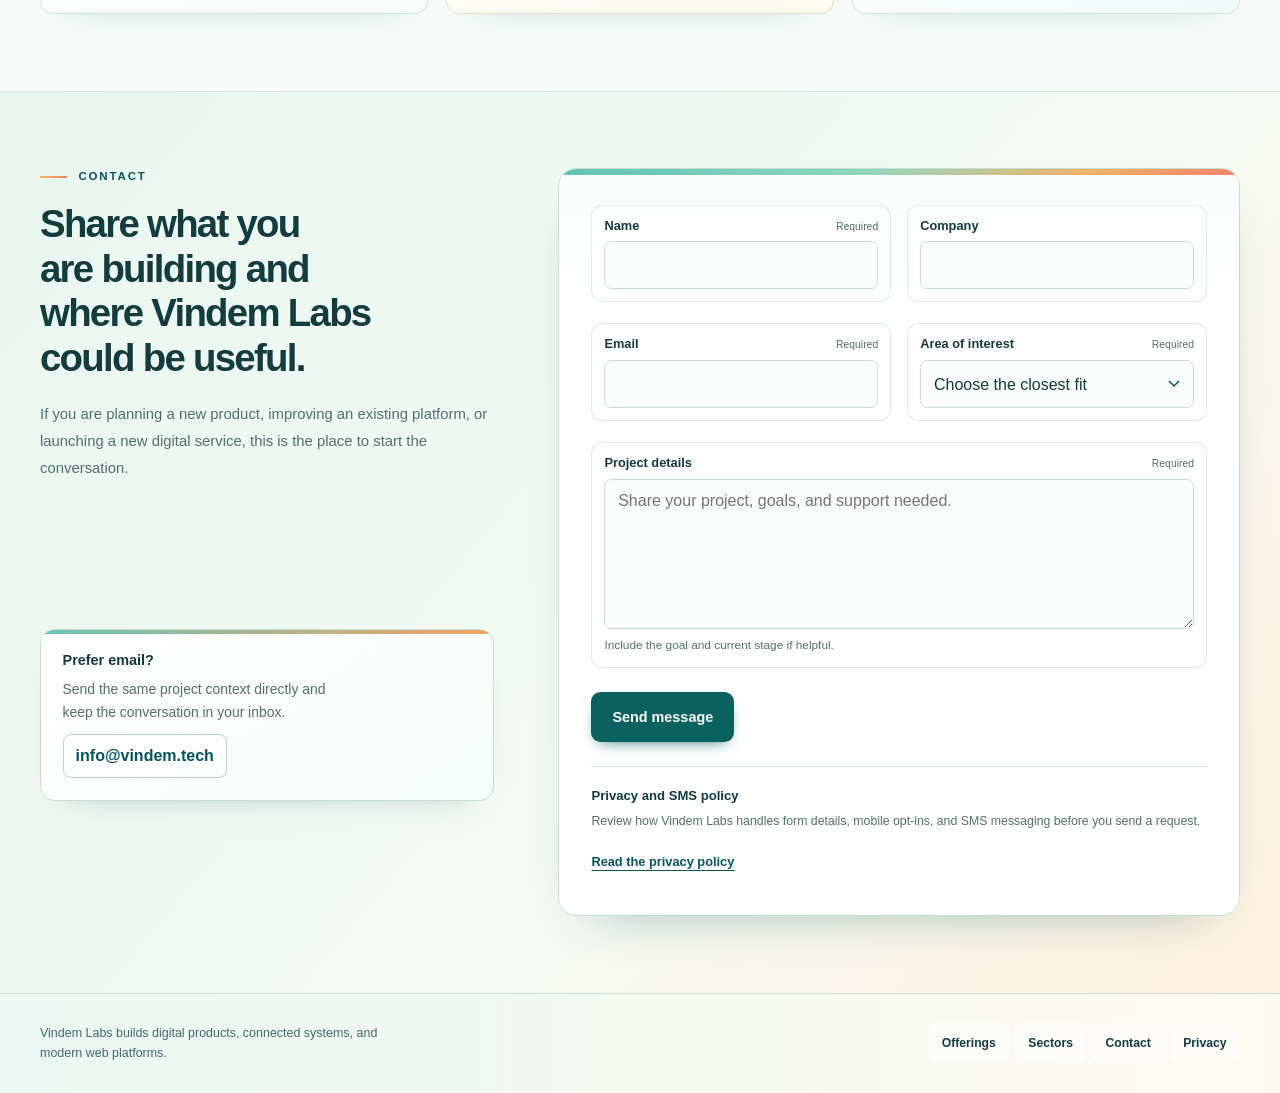
==== commit 57509f4a: "Polish sector highlight chips" ====
--- a/docs/index.html
+++ b/docs/index.html
@@ -52,7 +52,7 @@
         }
       }
     </script>
-    <link rel="stylesheet" href="styles.css?v=20261009" />
+    <link rel="stylesheet" href="styles.css?v=20261010" />
   </head>
   <body>
     <a class="skip-link" href="#top">Skip to main content</a>
--- a/docs/styles.css
+++ b/docs/styles.css
@@ -517,19 +517,45 @@
 .path-card:nth-child(3) em::after { mask-image: url("data:image/svg+xml,%3Csvg xmlns='http://www.w3.org/2000/svg' viewBox='0 0 32 32' fill='none' stroke='black' stroke-width='1.3'%3E%3Crect x='11' y='11' width='10' height='10' rx='2'/%3E%3Cpath d='M16 4v7m0 10v7M4 16h7m10 0h7M8 8l4 4m8 8 4 4M8 24l4-4m8-8 4-4'/%3E%3Ccircle cx='16' cy='16' r='2'/%3E%3C/svg%3E"); }
 .path-card h3 { font-size: 1.3rem; font-weight: 600; line-height: 1.3; letter-spacing: -0.03em; }
 .path-card p, .pillar p { color: var(--muted); font-size: 0.91rem; line-height: 1.75; }
-.path-highlights { display: flex; flex-wrap: wrap; gap: 0.5rem 0.8rem; align-self: end; padding-top: 1.1rem; margin-top: 0.5rem; border-top: 1px solid var(--line); }
+.path-highlights {
+  display: flex;
+  flex-wrap: wrap;
+  gap: 0.55rem 0.65rem;
+  align-self: end;
+  padding-top: 1.05rem;
+  margin-top: 0.5rem;
+  border-top: 1px solid rgba(207, 228, 218, 0.86);
+}
 .path-highlights span {
   display: inline-flex;
   align-items: center;
-  min-height: 1.75rem;
-  padding: 0.25rem 0.52rem;
-  border: 1px solid rgba(7, 84, 93, 0.12);
-  border-radius: 999px;
-  background: rgba(255, 255, 255, 0.58);
+  gap: 0.42rem;
+  min-height: 1.85rem;
+  padding: 0.28rem 0.58rem 0.28rem 0.5rem;
+  border: 1px solid rgba(7, 84, 93, 0.14);
+  border-radius: 0.45rem;
+  background:
+    linear-gradient(145deg, rgba(255, 255, 255, 0.82), rgba(238, 249, 245, 0.64)),
+    rgba(255, 255, 255, 0.72);
   color: var(--brand-deep);
   font-size: 0.71rem;
+  font-weight: 650;
   line-height: 1.35;
-}
+  box-shadow:
+    inset 0 1px rgba(255, 255, 255, 0.85),
+    0 10px 20px -22px rgba(7, 84, 93, 0.58);
+}
+.path-highlights span::before {
+  content: "";
+  width: 0.42rem;
+  height: 0.42rem;
+  flex: 0 0 auto;
+  border-radius: 50%;
+  background: #168b81;
+  box-shadow: 0 0 0 0.16rem rgba(22, 139, 129, 0.12);
+}
+.path-card:nth-child(2) .path-highlights span::before { background: #b87528; box-shadow: 0 0 0 0.16rem rgba(184, 117, 40, 0.12); }
+.path-card:nth-child(3) .path-highlights span::before { background: #327f87; box-shadow: 0 0 0 0.16rem rgba(50, 127, 135, 0.12); }
 .pillar-grid { gap: 1.15rem; }
 .pillar {
   position: relative;
@@ -656,20 +682,47 @@
   box-shadow: 0 10px 24px -22px rgba(7, 84, 93, 0.7);
 }
 .contact-form {
+  position: relative;
   grid-column: 2;
   grid-row: 1 / 3;
   display: grid;
   gap: 1.5rem;
+  overflow: hidden;
   min-width: 0;
-  padding: 2rem;
+  padding: 2.2rem 2rem 2rem;
   border: 1px solid #c8ddd2;
   border-radius: 1.15rem;
-  background: white;
-  box-shadow: var(--shadow);
+  background:
+    linear-gradient(180deg, rgba(246, 252, 249, 0.82), rgba(255, 255, 255, 0) 9rem),
+    #fff;
+  box-shadow:
+    0 22px 52px -34px rgba(7, 84, 93, 0.48),
+    inset 0 1px rgba(255, 255, 255, 0.9);
+}
+.contact-form::before {
+  content: "";
+  position: absolute;
+  inset: 0 0 auto;
+  height: 0.34rem;
+  background: linear-gradient(90deg, #63c2b4 0%, #91d6bd 45%, #f1b36c 78%, #ef8365 100%);
 }
 .form-grid { display: grid; grid-template-columns: repeat(2, minmax(0, 1fr)); gap: 1.3rem 1rem; }
-.field { display: grid; gap: 0.5rem; min-width: 0; }
+.field {
+  display: grid;
+  gap: 0.55rem;
+  min-width: 0;
+  padding: 0.75rem;
+  border: 1px solid rgba(203, 222, 214, 0.58);
+  border-radius: 0.7rem;
+  background: rgba(255, 255, 255, 0.62);
+  transition: border-color 160ms ease, background 160ms ease, box-shadow 160ms ease;
+}
 .field.full { grid-column: 1 / -1; }
+.field:focus-within {
+  border-color: rgba(22, 139, 129, 0.54);
+  background: #fff;
+  box-shadow: 0 14px 28px -26px rgba(7, 84, 93, 0.58);
+}
 .field label { display: flex; flex-wrap: wrap; align-items: baseline; justify-content: space-between; gap: 0.2rem 0.5rem; font-size: 0.8rem; font-weight: 700; }
 .required-mark { color: var(--muted); font-size: 0.65rem; font-weight: 400; }
 .field input, .field textarea, .field select {
@@ -679,7 +732,7 @@
   padding: 0.8rem;
   border: 1px solid #cbded6;
   border-radius: 0.45rem;
-  background-color: #fafcfb;
+  background-color: rgba(250, 252, 251, 0.92);
   color: var(--text);
   font-size: 1rem;
   box-shadow: inset 0 1px 0 rgba(255, 255, 255, 0.75);
@@ -966,6 +1019,7 @@
     scroll-margin-inline: 1.25rem;
     scroll-snap-align: start;
     scroll-snap-stop: always;
+    transition: background 160ms ease, border-color 160ms ease, box-shadow 160ms ease, transform 160ms ease;
   }
   .stream-tab:last-child { margin-right: 0.65rem; }
   .stream-tab:hover {
@@ -985,7 +1039,8 @@
     border-color: #087c78;
     transform: translateY(-1px);
     box-shadow:
-      0 18px 34px -18px rgba(7, 84, 93, 0.84),
+      0 1rem 1.75rem -1rem rgba(7, 84, 93, 0.82),
+      0 0 0 0.18rem rgba(8, 124, 120, 0.1),
       inset 0 0 0 1px rgba(8, 124, 120, 0.4),
       inset 0 -0.28rem #f0a164;
   }
@@ -997,11 +1052,19 @@
   .stream-tab strong { font-size: 0.82rem; line-height: 1.35; }
   .stream-tab span { display: block; margin-top: 0.35rem; font-size: 0.72rem; line-height: 1.45; }
   .stream-tab:focus-visible {
+    outline: 3px solid rgba(7, 84, 93, 0.78);
     outline-color: #07545d;
-    outline-offset: -0.42rem;
+    outline-offset: 0.14rem;
     box-shadow:
-      0 16px 30px -18px rgba(7, 84, 93, 0.82),
-      inset 0 0 0 2px rgba(7, 84, 93, 0.42),
+      0 1rem 1.65rem -1rem rgba(7, 84, 93, 0.8),
+      0 0 0 0.28rem rgba(244, 180, 96, 0.22),
+      inset 0 0 0 1px rgba(7, 84, 93, 0.36);
+  }
+  .stream-tab[aria-selected="true"]:focus-visible {
+    box-shadow:
+      0 1rem 1.75rem -1rem rgba(7, 84, 93, 0.82),
+      0 0 0 0.28rem rgba(244, 180, 96, 0.24),
+      inset 0 0 0 1px rgba(8, 124, 120, 0.42),
       inset 0 -0.28rem #f0a164;
   }
   .stream-header { display: grid; gap: 0.75rem; }
@@ -1026,7 +1089,7 @@
   .pillar p { padding-top: 0.65rem; }
   .contact-form {
     gap: 1.25rem;
-    padding: 1.2rem;
+    padding: 1.45rem 1.2rem 1.2rem;
     border-radius: 0.9rem;
   }
   .contact-direct { gap: 0.75rem; padding: 1rem; }
@@ -1070,7 +1133,10 @@
     background: #f7fbf8;
   }
   .form-grid { grid-template-columns: 1fr; gap: 1rem; }
-  .field { gap: 0.45rem; }
+  .field {
+    gap: 0.45rem;
+    padding: 0.65rem;
+  }
   .field input, .field textarea, .field select {
     min-height: 52px;
     padding-inline: 0.85rem;
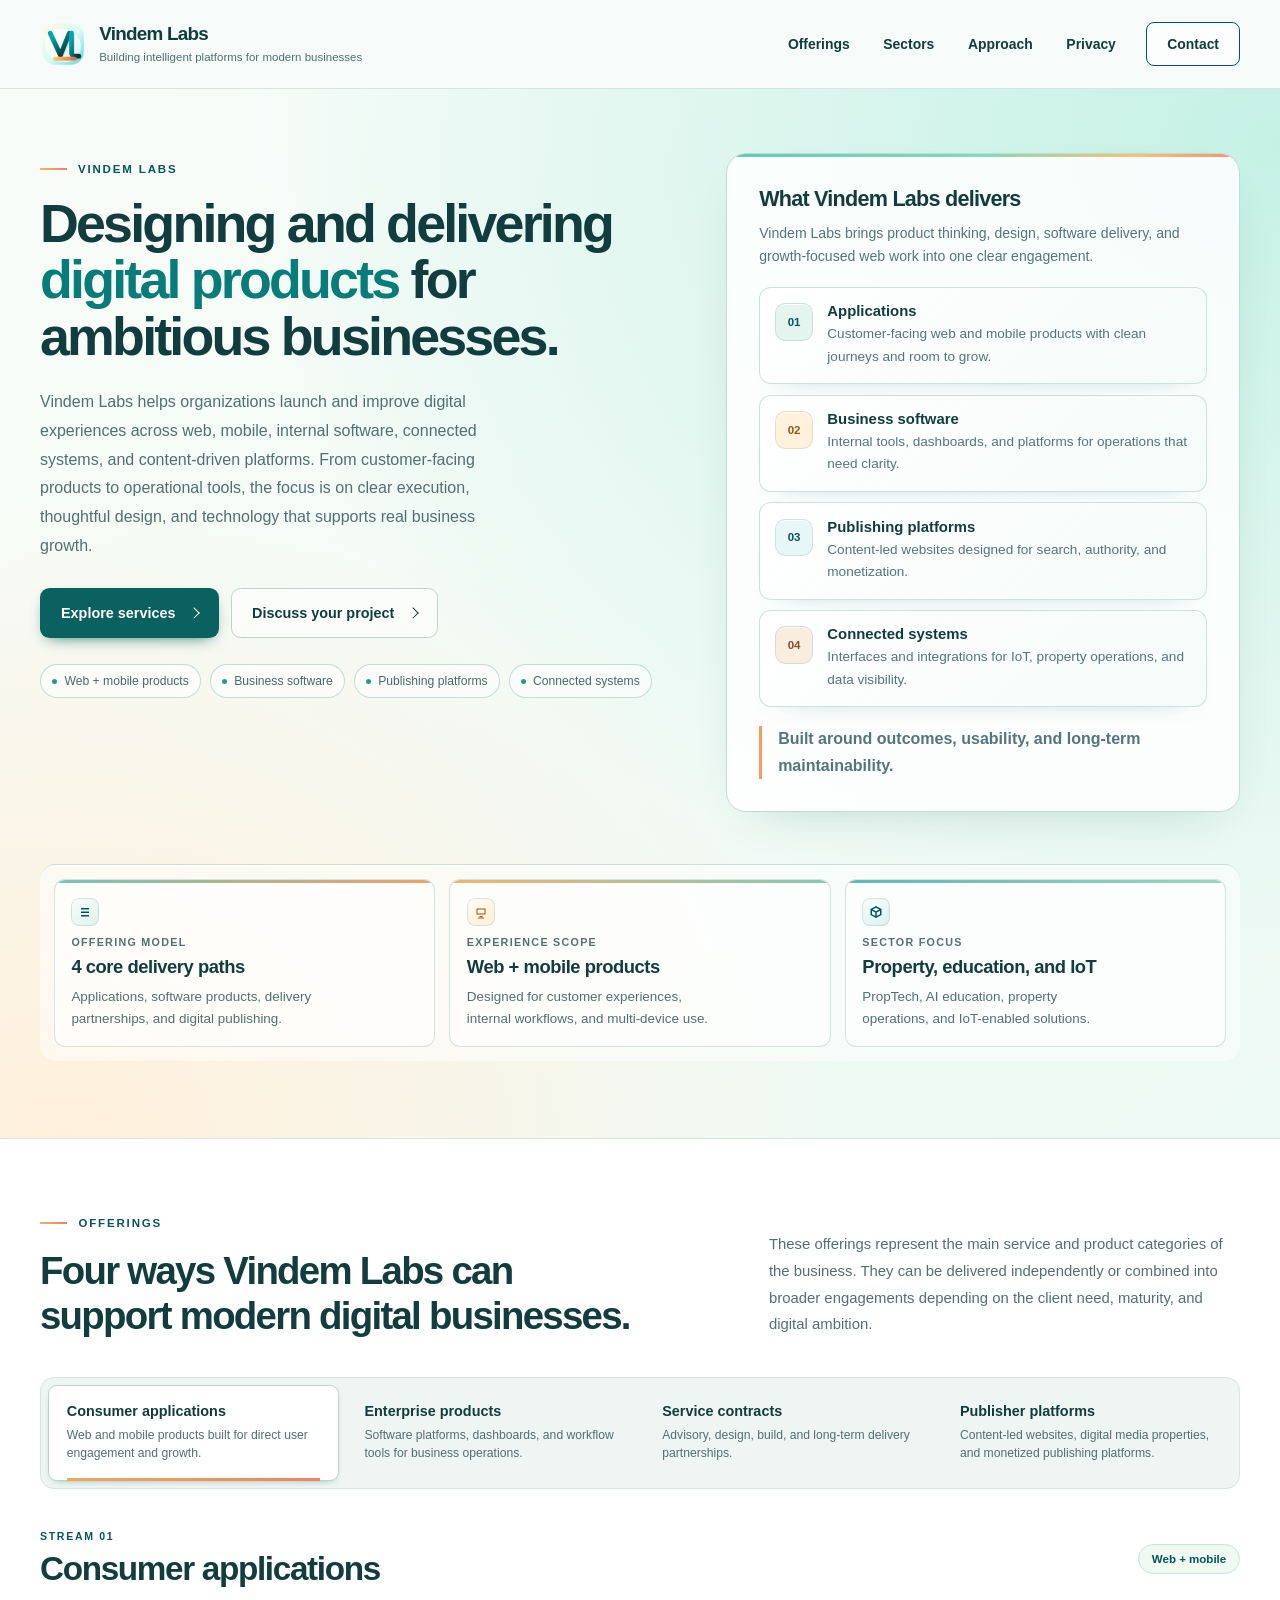
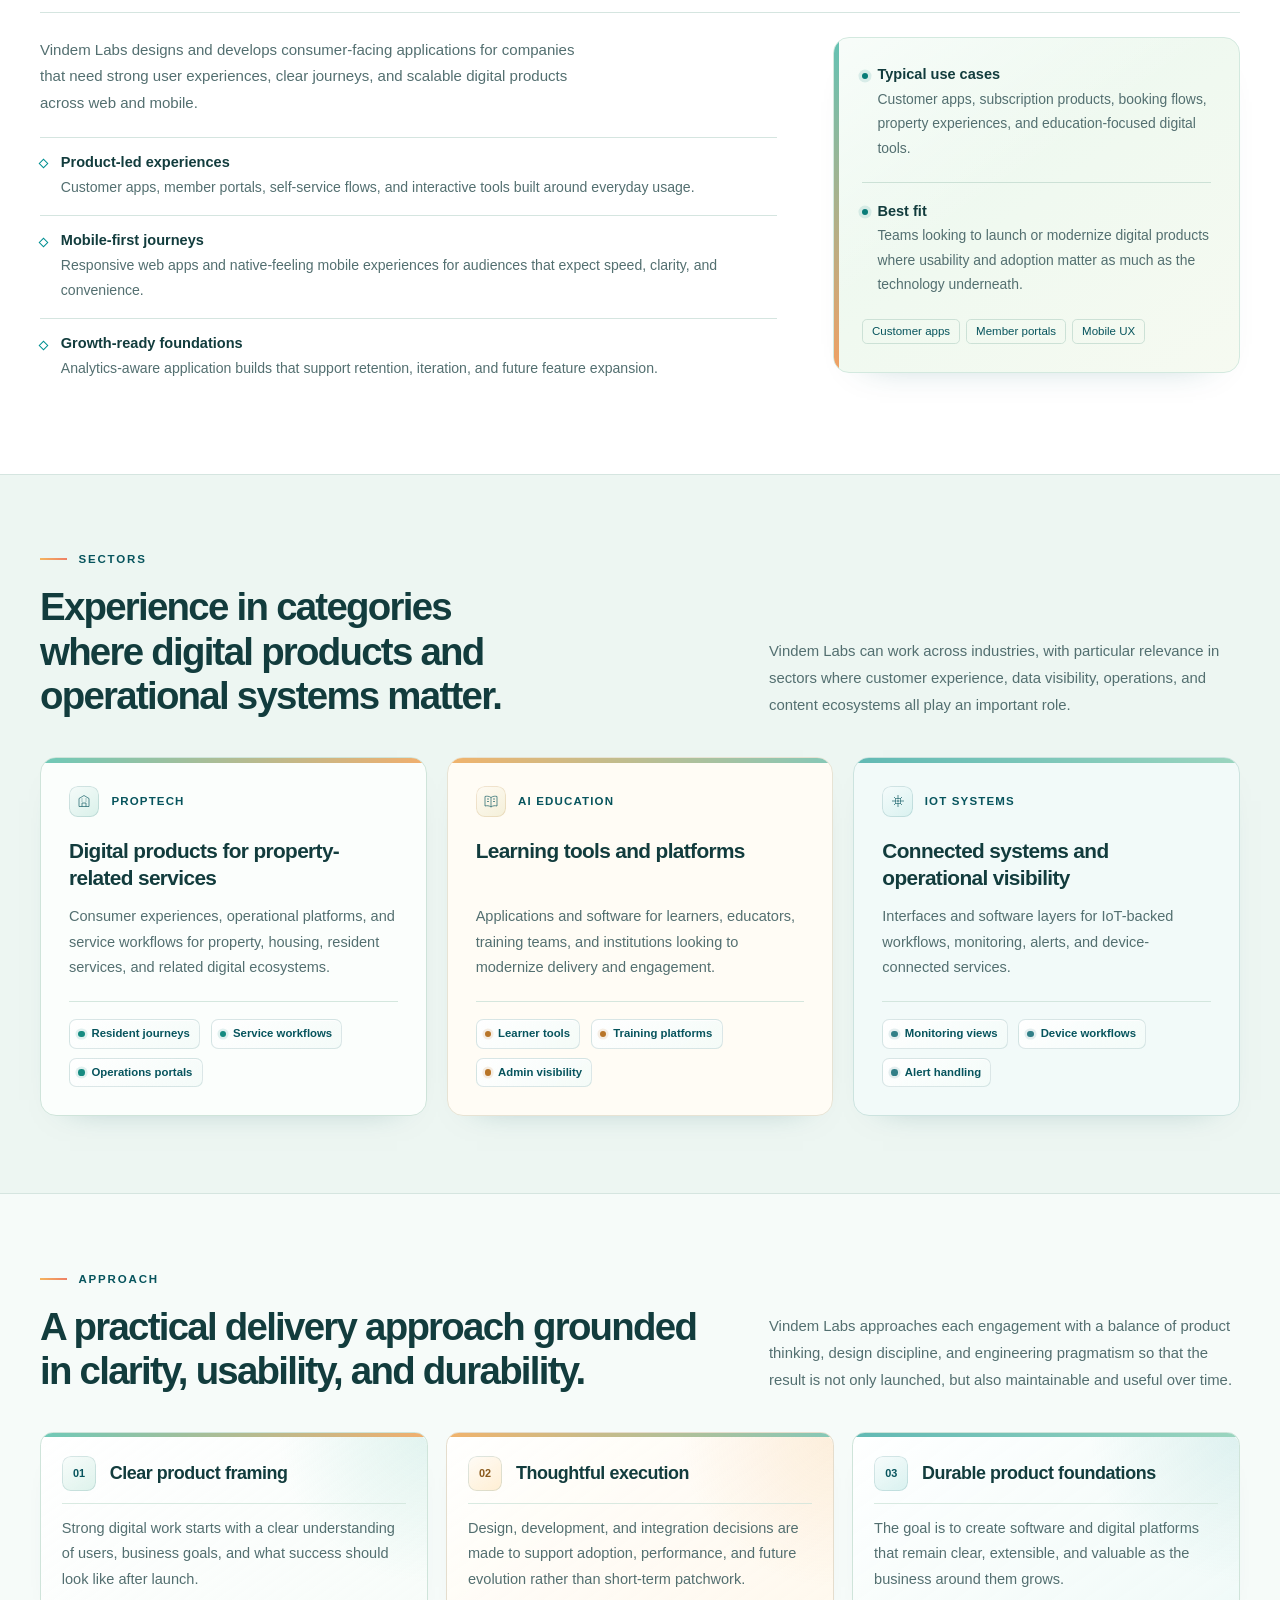
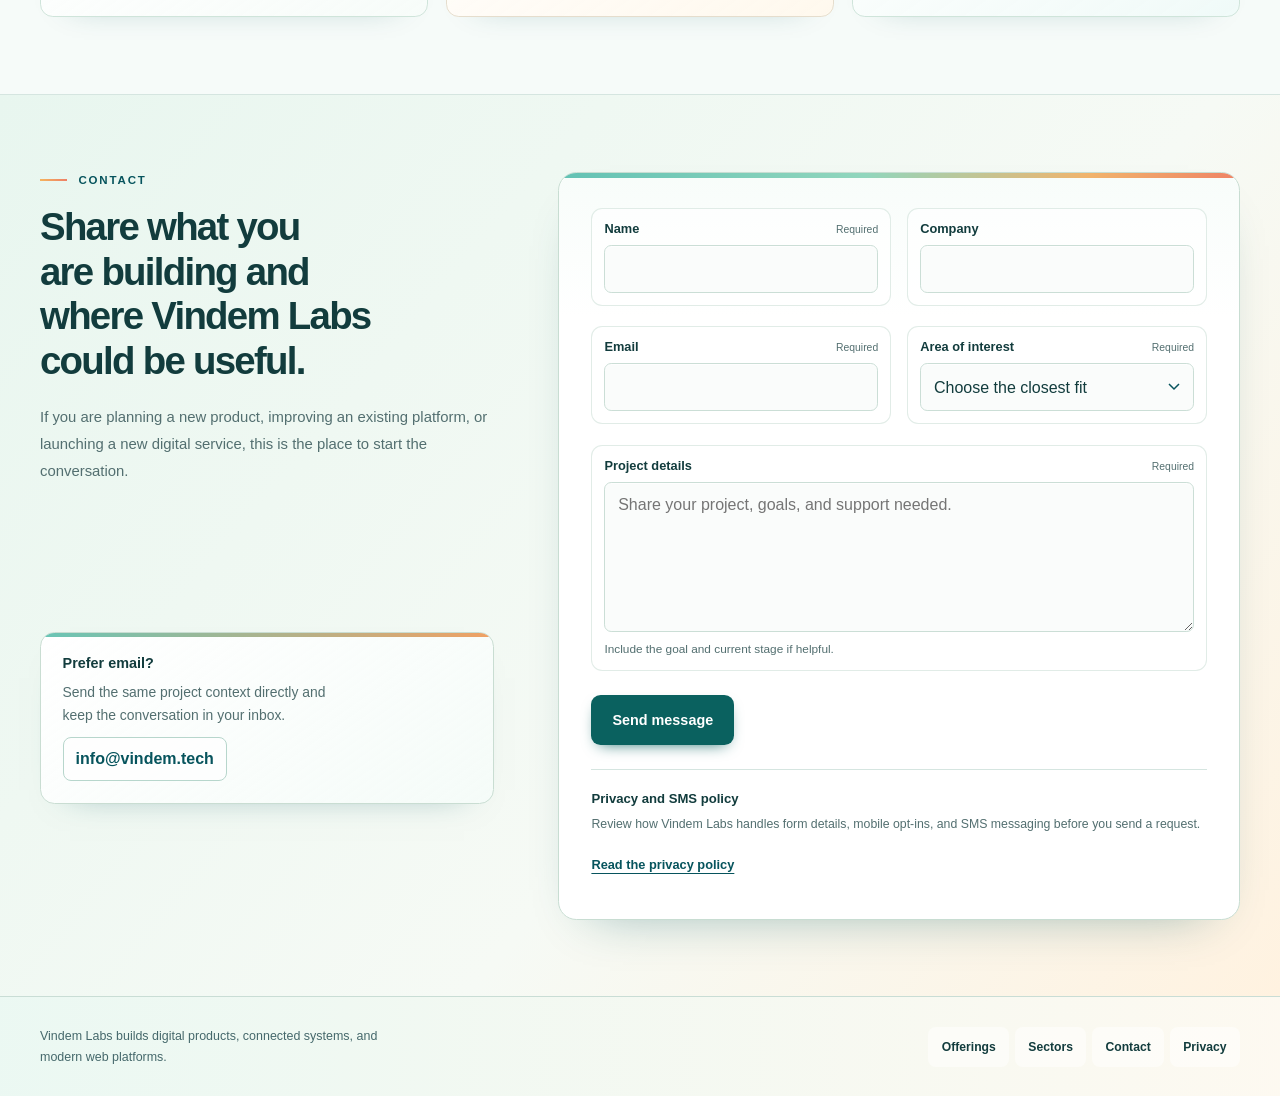
==== commit 105e8bc5: "Polish approach cards" ====
--- a/docs/index.html
+++ b/docs/index.html
@@ -52,7 +52,7 @@
         }
       }
     </script>
-    <link rel="stylesheet" href="styles.css?v=20261010" />
+    <link rel="stylesheet" href="styles.css?v=20261011" />
   </head>
   <body>
     <a class="skip-link" href="#top">Skip to main content</a>
--- a/docs/styles.css
+++ b/docs/styles.css
@@ -472,7 +472,7 @@
   border-radius: 1rem;
   background: #fbfefc;
   box-shadow: 0 14px 34px -30px rgba(7, 84, 93, 0.5);
-  transition: border-color 160ms ease, box-shadow 160ms ease, transform 160ms ease;
+  transition: border-color 160ms ease, box-shadow 160ms ease, transform 160ms ease, background 160ms ease;
 }
 .path-card:nth-child(2) { background: #fffcf5; border-color: #e7e3d4; }
 .path-card:nth-child(3) { background: #f2faf9; border-color: #cce3df; }
@@ -489,6 +489,12 @@
   border-color: #9ccdc0;
   box-shadow: 0 22px 44px -30px rgba(7, 84, 93, 0.55);
   transform: translateY(-2px);
+}
+.path-card:focus-within {
+  border-color: #87c4b7;
+  box-shadow:
+    0 22px 44px -30px rgba(7, 84, 93, 0.58),
+    0 0 0 0.18rem rgba(8, 124, 120, 0.12);
 }
 .path-card em { position: relative; display: flex; align-items: center; gap: 0.75rem; margin-bottom: 0.5rem; color: var(--brand-deep); font-size: 0.72rem; font-weight: 700; font-style: normal; letter-spacing: 0.1em; text-transform: uppercase; }
 .path-card em::before {
@@ -556,7 +562,7 @@
 }
 .path-card:nth-child(2) .path-highlights span::before { background: #b87528; box-shadow: 0 0 0 0.16rem rgba(184, 117, 40, 0.12); }
 .path-card:nth-child(3) .path-highlights span::before { background: #327f87; box-shadow: 0 0 0 0.16rem rgba(50, 127, 135, 0.12); }
-.pillar-grid { gap: 1.15rem; }
+.pillar-grid { gap: 1.15rem; align-items: stretch; }
 .pillar {
   position: relative;
   display: grid;
@@ -565,13 +571,16 @@
   gap: 0.75rem 0.85rem;
   min-height: 100%;
   overflow: hidden;
-  padding: 1.3rem 1.25rem 1.45rem;
+  padding: 1.45rem 1.3rem 1.5rem;
   border: 1px solid #cfe4da;
   border-radius: 0.8rem;
   background:
+    radial-gradient(circle at 100% 0, rgba(111, 201, 184, 0.18), transparent 35%),
     linear-gradient(145deg, rgba(255, 255, 255, 0.86), rgba(244, 251, 247, 0.7)),
     #fff;
-  box-shadow: 0 14px 34px -32px rgba(7, 84, 93, 0.48);
+  box-shadow:
+    0 14px 34px -32px rgba(7, 84, 93, 0.48),
+    inset 0 1px rgba(255, 255, 255, 0.85);
   transition: border-color 160ms ease, box-shadow 160ms ease, transform 160ms ease, background 160ms ease;
 }
 .pillar::after {
@@ -589,33 +598,71 @@
   width: 2.15rem;
   height: 2.15rem;
   border-radius: 0.55rem;
-  background: #e4f5ef;
+  background:
+    linear-gradient(145deg, rgba(255, 255, 255, 0.76), rgba(182, 226, 214, 0.16)),
+    #e4f5ef;
   color: var(--brand-deep);
   font-size: 0.68rem;
   font-weight: 800;
   font-variant-numeric: tabular-nums;
-  box-shadow: inset 0 0 0 1px rgba(7, 84, 93, 0.13);
+  box-shadow:
+    inset 0 0 0 1px rgba(7, 84, 93, 0.13),
+    0 12px 22px -18px rgba(7, 84, 93, 0.7);
 }
 .pillar:nth-child(2) {
   border-color: #e5ddcd;
   background:
+    radial-gradient(circle at 100% 0, rgba(241, 179, 108, 0.18), transparent 36%),
     linear-gradient(145deg, rgba(255, 255, 255, 0.88), rgba(255, 248, 235, 0.76)),
     #fffcf5;
 }
-.pillar:nth-child(2)::before { content: "02"; background: #fff0d9; color: #8b5a1c; }
+.pillar:nth-child(2)::before {
+  content: "02";
+  background:
+    linear-gradient(145deg, rgba(255, 255, 255, 0.78), rgba(255, 230, 183, 0.18)),
+    #fff0d9;
+  color: #8b5a1c;
+}
 .pillar:nth-child(2)::after { background: linear-gradient(90deg, #f1b36c, #86c8b7); }
 .pillar:nth-child(3) {
   background:
+    radial-gradient(circle at 100% 0, rgba(97, 185, 180, 0.16), transparent 35%),
     linear-gradient(145deg, rgba(255, 255, 255, 0.86), rgba(238, 249, 248, 0.78)),
     #f8fdfc;
 }
-.pillar:nth-child(3)::before { content: "03"; background: #dff4f4; }
+.pillar:nth-child(3)::before {
+  content: "03";
+  background:
+    linear-gradient(145deg, rgba(255, 255, 255, 0.76), rgba(182, 226, 214, 0.16)),
+    #dff4f4;
+}
 .pillar:nth-child(3)::after { background: linear-gradient(90deg, #61b9b4, #9bd5bf); }
 .pillar:hover,
 .pillar:focus-within {
   border-color: #9ccdc0;
-  box-shadow: 0 22px 44px -32px rgba(7, 84, 93, 0.58);
+  background:
+    radial-gradient(circle at 100% 0, rgba(111, 201, 184, 0.22), transparent 36%),
+    linear-gradient(145deg, rgba(255, 255, 255, 0.92), rgba(244, 251, 247, 0.78)),
+    #fff;
+  box-shadow:
+    0 22px 44px -32px rgba(7, 84, 93, 0.58),
+    0 0 0 0.16rem rgba(8, 124, 120, 0.08),
+    inset 0 1px rgba(255, 255, 255, 0.9);
   transform: translateY(-2px);
+}
+.pillar:nth-child(2):hover,
+.pillar:nth-child(2):focus-within {
+  background:
+    radial-gradient(circle at 100% 0, rgba(241, 179, 108, 0.22), transparent 36%),
+    linear-gradient(145deg, rgba(255, 255, 255, 0.92), rgba(255, 248, 235, 0.82)),
+    #fffcf5;
+}
+.pillar:nth-child(3):hover,
+.pillar:nth-child(3):focus-within {
+  background:
+    radial-gradient(circle at 100% 0, rgba(97, 185, 180, 0.2), transparent 36%),
+    linear-gradient(145deg, rgba(255, 255, 255, 0.92), rgba(238, 249, 248, 0.82)),
+    #f8fdfc;
 }
 .pillar h3 {
   align-self: center;
@@ -952,7 +999,7 @@
     display: flex;
     gap: 0.7rem;
     margin-inline: -1.25rem;
-    padding: 1rem 3.65rem 1.25rem 1.25rem;
+    padding: 1rem 4rem 1.25rem 1.25rem;
     overflow-x: auto;
     overscroll-behavior-x: contain;
     scrollbar-color: #9fcfc4 transparent;
@@ -968,9 +1015,9 @@
       inset 0 -1px #b9d4ca,
       inset 0 1px rgba(255, 255, 255, 0.85),
       inset 1.4rem 0 rgba(255, 255, 255, 0.34),
-      inset -2rem 0 rgba(7, 84, 93, 0.1),
+      inset -2.35rem 0 rgba(7, 84, 93, 0.12),
       0 12px 28px -30px rgba(7, 84, 93, 0.7);
-    mask-image: linear-gradient(90deg, transparent 0, #000 1rem, #000 calc(100% - 2.65rem), transparent 100%);
+    mask-image: linear-gradient(90deg, transparent 0, #000 1rem, #000 calc(100% - 3rem), transparent 100%);
     scroll-padding-inline: 1.25rem;
     scroll-snap-type: x proximity;
   }
@@ -986,7 +1033,7 @@
     content: "";
     position: absolute;
     top: 1.72rem;
-    right: -0.85rem;
+    right: -0.78rem;
     z-index: 1;
     width: 2.35rem;
     height: 3.15rem;
@@ -1007,13 +1054,15 @@
   .stream-tabs::-webkit-scrollbar-track { background: transparent; }
   .stream-tabs::-webkit-scrollbar-thumb { background: #b7d6cc; border-radius: 999px; }
   .stream-tab {
-    flex: 0 0 min(70vw, 16.75rem);
-    min-height: 5.75rem;
-    padding: 1rem 1rem 1.05rem;
-    border-color: #bed8cf;
-    background: rgba(255, 255, 255, 0.86);
+    flex: 0 0 min(72vw, 17rem);
+    min-height: 5.95rem;
+    padding: 1.05rem 1rem 1.1rem;
+    border-color: #b3d2c8;
+    background:
+      linear-gradient(180deg, rgba(255, 255, 255, 0.98), rgba(247, 252, 249, 0.9)),
+      #fff;
     box-shadow:
-      0 12px 24px -22px rgba(7, 84, 93, 0.72),
+      0 14px 28px -22px rgba(7, 84, 93, 0.7),
       inset 0 0 0 1px rgba(255, 255, 255, 0.66),
       inset 0 1px rgba(255, 255, 255, 0.9);
     scroll-margin-inline: 1.25rem;
@@ -1028,21 +1077,23 @@
   }
   .stream-tab::before {
     content: "";
-    width: 1.7rem;
-    height: 0.18rem;
-    margin-bottom: 0.6rem;
+    width: 1.9rem;
+    height: 0.2rem;
+    margin-bottom: 0.62rem;
     border-radius: 999px;
-    background: #b7d6cc;
+    background: #9fc9bf;
   }
   .stream-tab[aria-selected="true"] {
-    background: #fff;
-    border-color: #087c78;
+    background:
+      linear-gradient(180deg, #ffffff 0%, #fbfefc 58%, #f4fbf7 100%);
+    border-color: #07545d;
     transform: translateY(-1px);
     box-shadow:
-      0 1rem 1.75rem -1rem rgba(7, 84, 93, 0.82),
-      0 0 0 0.18rem rgba(8, 124, 120, 0.1),
-      inset 0 0 0 1px rgba(8, 124, 120, 0.4),
-      inset 0 -0.28rem #f0a164;
+      0 1rem 1.8rem -0.95rem rgba(7, 84, 93, 0.84),
+      0 0 0 0.2rem rgba(8, 124, 120, 0.12),
+      inset 0 0 0 1px rgba(8, 124, 120, 0.48),
+      inset 0.35rem 0 #087c78,
+      inset 0 -0.3rem #f0a164;
   }
   .stream-tab[aria-selected="true"]::before {
     background: linear-gradient(90deg, #eca95d, #ef8365);
@@ -1071,16 +1122,48 @@
   .stream-badge { justify-self: start; white-space: normal; }
   .stream-side { grid-template-columns: 1fr; }
   .checkpoint + .checkpoint { border-left: 0; border-top: 1px solid #cce1d6; padding: 1.2rem 0 0 0.95rem; }
-  .path-card { display: grid; grid-template-columns: 1fr; grid-template-rows: auto auto auto auto; gap: 0.8rem; }
+  .path-card {
+    display: grid;
+    grid-template-columns: 1fr;
+    grid-template-rows: auto auto auto auto;
+    gap: 0.75rem;
+    padding: 1.35rem 1.15rem 1.15rem;
+    border-radius: 0.85rem;
+    box-shadow: 0 16px 34px -32px rgba(7, 84, 93, 0.62);
+  }
   .path-card > * { grid-column: auto; grid-row: auto; }
-  .path-card h3 { max-width: 18ch; }
-  .path-card > p { margin-top: 0.1rem; }
+  .path-card em {
+    align-items: center;
+    gap: 0.65rem;
+    margin-bottom: 0.15rem;
+  }
+  .path-card em::before {
+    width: 1.75rem;
+    height: 1.75rem;
+    border-radius: 0.5rem;
+  }
+  .path-card em::after {
+    top: 0.38rem;
+    left: 0.38rem;
+  }
+  .path-card h3 {
+    max-width: 20ch;
+    font-size: 1.16rem;
+  }
+  .path-card > p { margin-top: 0; }
   .path-highlights {
-    gap: 0.45rem;
-    margin-top: 0.4rem;
-    padding-top: 0.85rem;
-  }
-  .path-highlights span { flex: 1 1 8.5rem; justify-content: center; text-align: center; }
+    gap: 0.5rem;
+    margin-top: 0.35rem;
+    padding-top: 0.95rem;
+    border-color: rgba(207, 228, 218, 0.95);
+  }
+  .path-highlights span {
+    flex: 1 1 9.25rem;
+    justify-content: flex-start;
+    min-height: 2.15rem;
+    padding-block: 0.42rem;
+    text-align: left;
+  }
   .pillar-grid { grid-template-columns: 1fr; gap: 1rem; }
   .pillar {
     padding: 1.2rem 1.1rem 1.25rem;
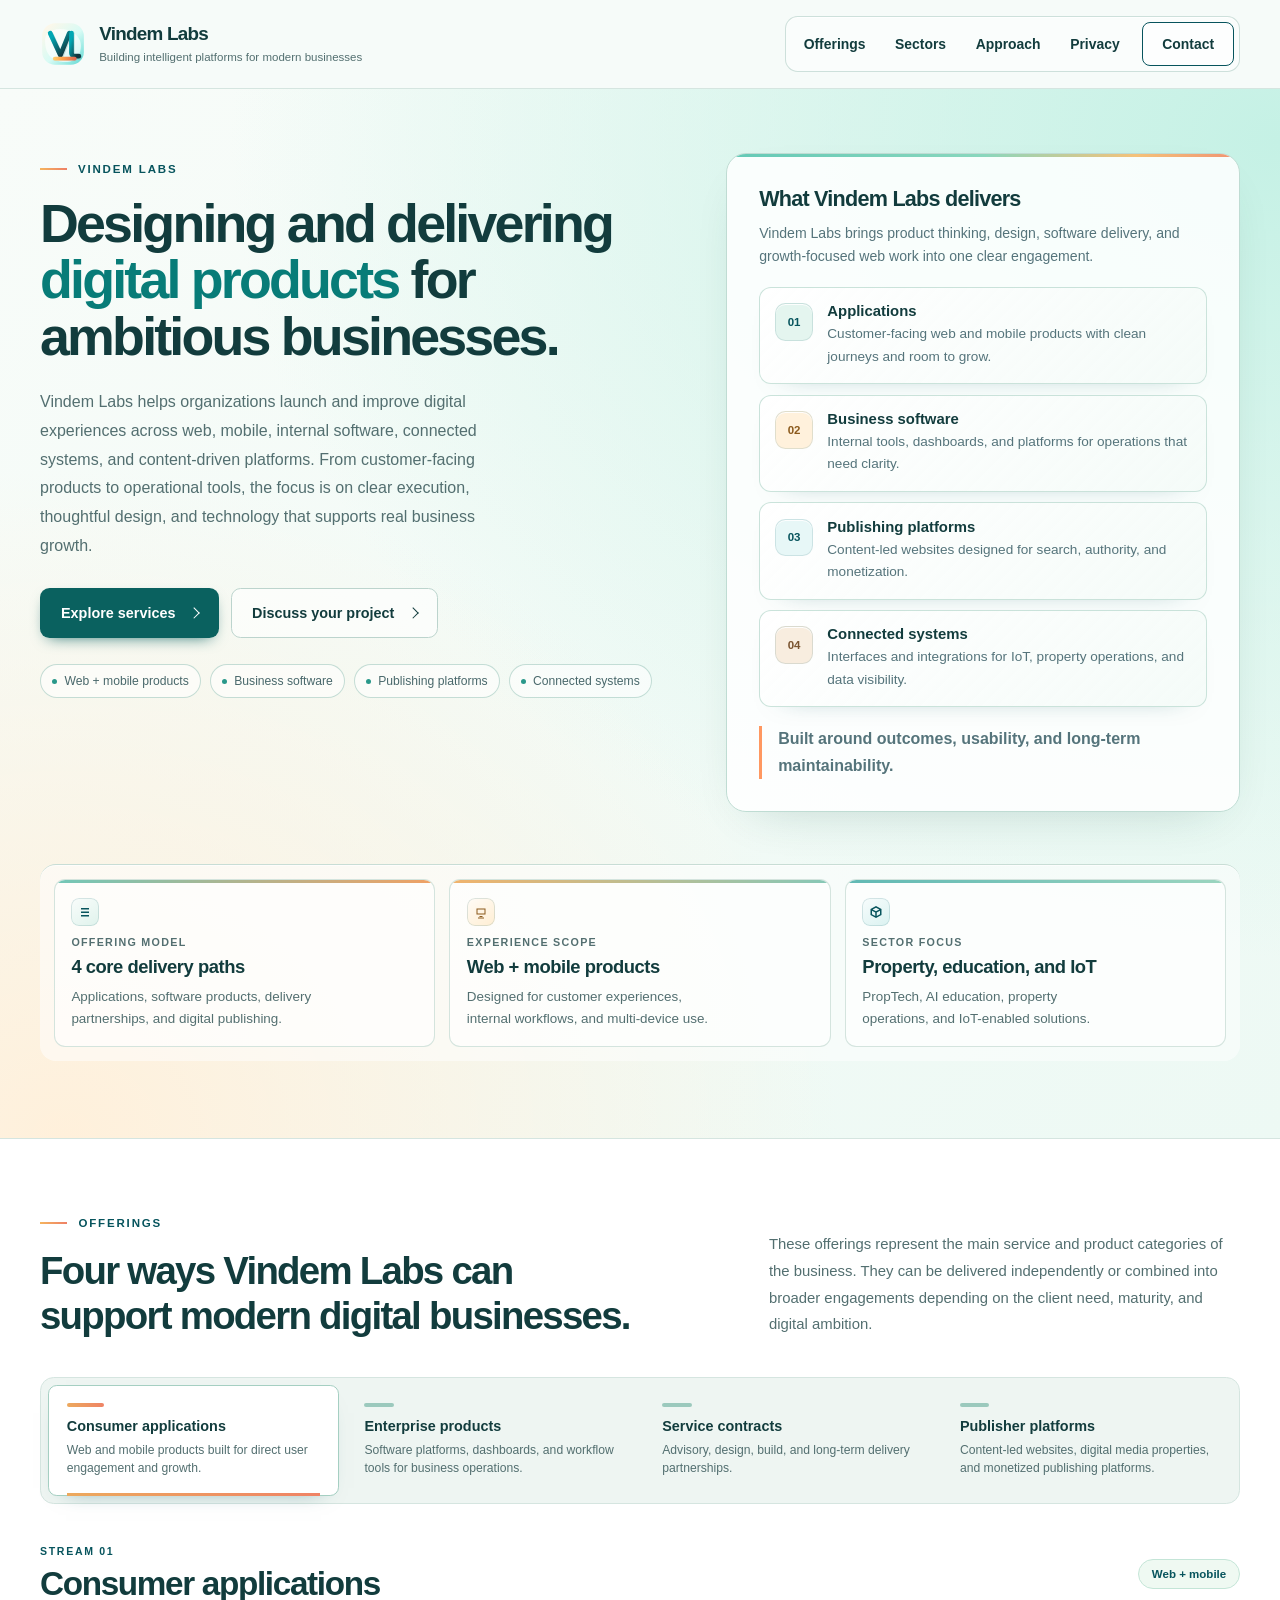
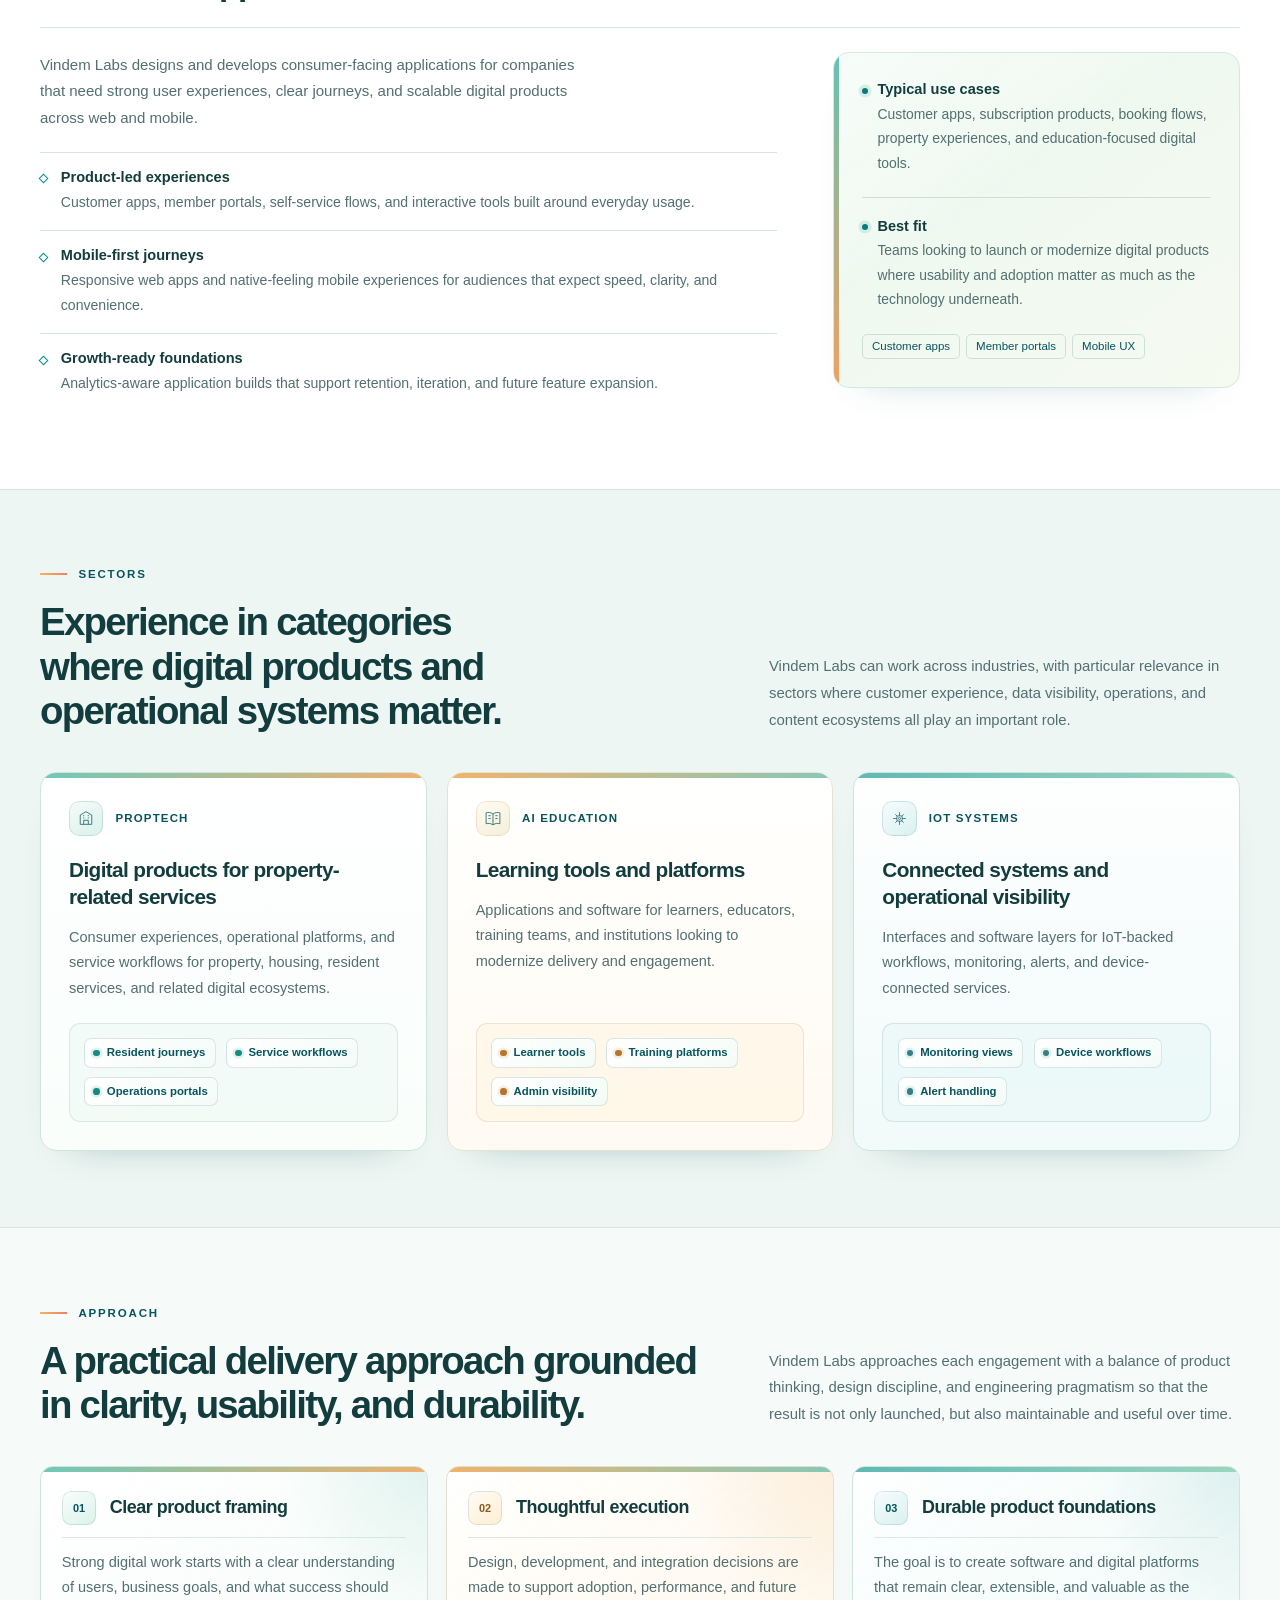
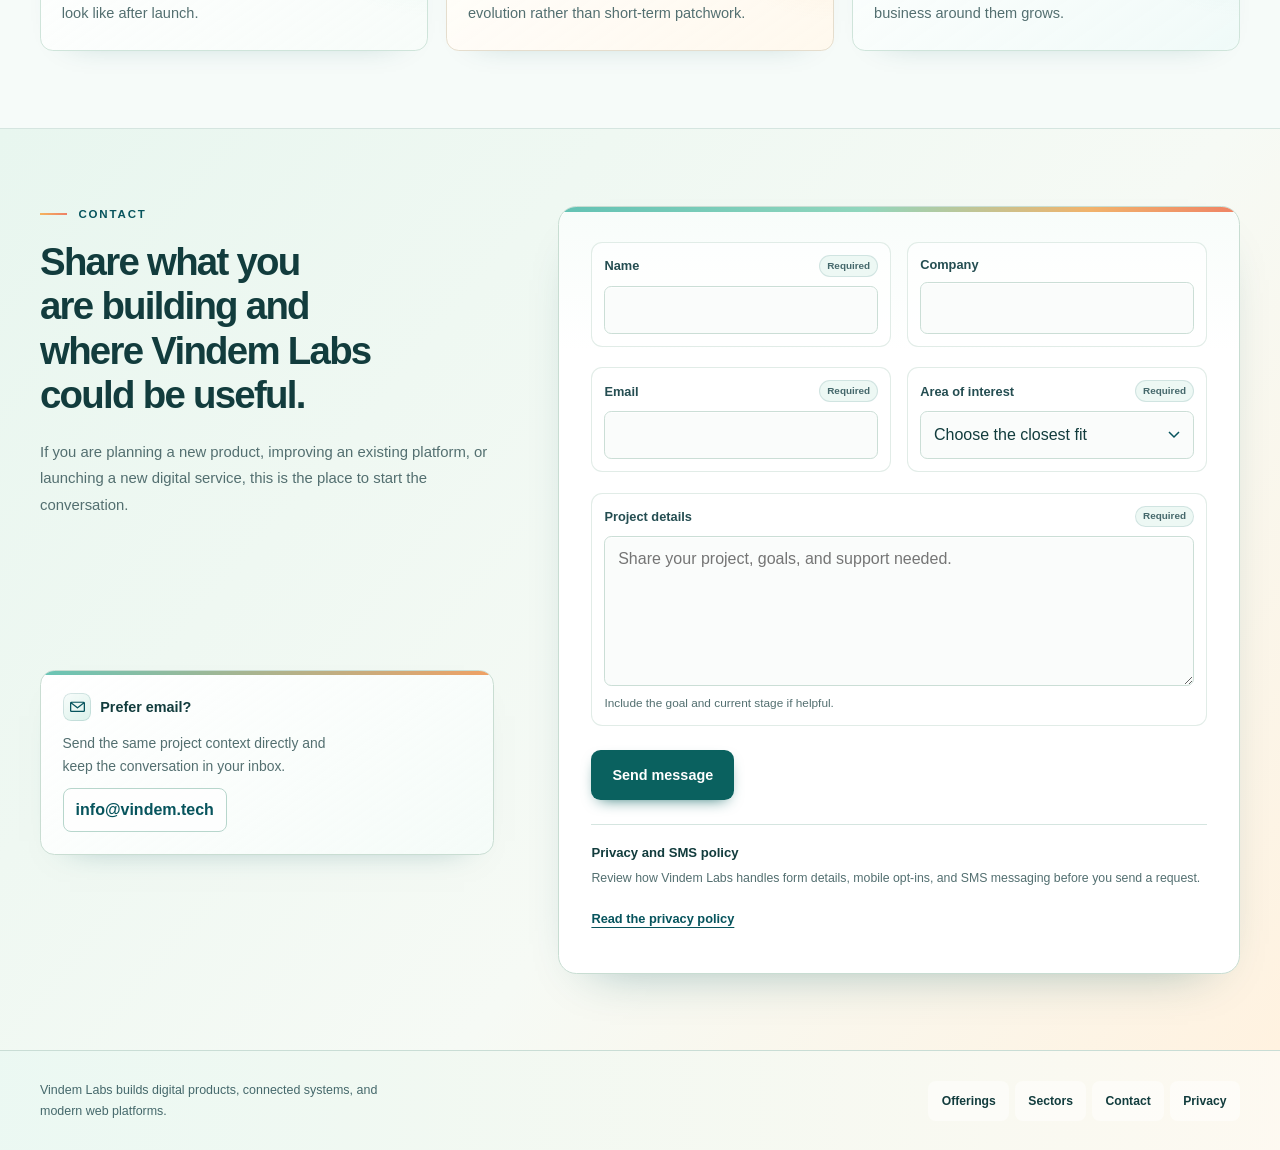
==== commit cc1b41e3: "Keep stylesheet cache versions current" ====
--- a/docs/index.html
+++ b/docs/index.html
@@ -52,7 +52,7 @@
         }
       }
     </script>
-    <link rel="stylesheet" href="styles.css?v=20261011" />
+    <link rel="stylesheet" href="styles.css?v=b058ba9d6916" />
   </head>
   <body>
     <a class="skip-link" href="#top">Skip to main content</a>
--- a/docs/styles.css
+++ b/docs/styles.css
@@ -85,21 +85,40 @@
   line-height: 1.4;
   letter-spacing: 0;
 }
-.site-header nav { display: flex; align-items: center; gap: 0.4rem; }
+.site-header nav {
+  display: flex;
+  align-items: center;
+  gap: 0.25rem;
+  padding: 0.3rem;
+  border: 1px solid rgba(188, 212, 205, 0.72);
+  border-radius: 0.8rem;
+  background: rgba(255, 255, 255, 0.48);
+  box-shadow:
+    inset 0 1px rgba(255, 255, 255, 0.72),
+    0 12px 30px -30px rgba(7, 84, 93, 0.72);
+}
 .site-header nav a, .footer-links a {
   display: inline-flex;
   align-items: center;
   min-height: 44px;
-  padding: 0.65rem 0.85rem;
+  padding: 0.65rem 0.8rem;
   border-radius: 0.5rem;
   font-size: 0.87rem;
   font-weight: 600;
-  transition: background 160ms ease, color 160ms ease;
+  transition: background 160ms ease, color 160ms ease, box-shadow 160ms ease;
 }
 .site-header nav a:hover, .footer-links a:hover { background: var(--mint); }
 .site-header nav a[aria-current="location"],
-.mobile-nav-panel a[aria-current="location"] { background: #dcefe9; color: var(--brand-deep); }
-.site-header nav .button { margin-left: 0.65rem; padding-inline: 1.25rem; border-color: var(--brand-deep); }
+.mobile-nav-panel a[aria-current="location"] {
+  background: #e0f3ed;
+  color: var(--brand-deep);
+  box-shadow: inset 0 0 0 1px rgba(8, 124, 120, 0.16);
+}
+.site-header nav a:focus-visible {
+  outline-offset: 0.12rem;
+  box-shadow: 0 0 0 0.18rem rgba(244, 180, 96, 0.26);
+}
+.site-header nav .button { margin-left: 0.35rem; padding-inline: 1.2rem; border-color: var(--brand-deep); }
 .mobile-nav { display: none; flex: 0 0 auto; }
 .mobile-nav summary { list-style: none; width: 46px; height: 46px; padding: 0; }
 .mobile-nav summary::-webkit-details-marker { display: none; }
@@ -395,12 +414,35 @@
   color: var(--text);
   text-align: left;
   cursor: pointer;
-  transition: background 160ms ease, border-color 160ms ease;
-}
-.stream-tab:hover { background: #e0ece7; }
-.stream-tab[aria-selected="true"] { background: #fff; border-color: #b9d4ca; box-shadow: 0 3px 10px -7px #0d5b4a; }
+  transition: background 160ms ease, border-color 160ms ease, box-shadow 160ms ease;
+}
+.stream-tab::before {
+  content: "";
+  width: 1.85rem;
+  height: 0.22rem;
+  margin-bottom: 0.72rem;
+  border-radius: 999px;
+  background: #9bc9bd;
+  transition: background 160ms ease, width 160ms ease;
+}
+.stream-tab:hover {
+  border-color: #c8ddd5;
+  background: #e0ece7;
+  box-shadow: inset 0 0 0 1px rgba(255, 255, 255, 0.58);
+}
+.stream-tab[aria-selected="true"] {
+  background: #fff;
+  border-color: #a5cfc2;
+  box-shadow:
+    0 10px 22px -18px rgba(7, 84, 93, 0.62),
+    inset 0 0 0 1px rgba(255, 255, 255, 0.72);
+}
+.stream-tab[aria-selected="true"]::before {
+  width: 2.35rem;
+  background: linear-gradient(90deg, #eca95d, #ef8365);
+}
 .stream-tab[aria-selected="true"]::after { content: ""; position: absolute; inset: auto 1.1rem -1px; height: 3px; background: linear-gradient(90deg, #eca95d, #ef8365); }
-.stream-tab:focus-visible { outline-offset: -3px; }
+.stream-tab:focus-visible { outline-offset: -3px; box-shadow: 0 0 0 3px rgba(8, 124, 120, 0.16); }
 .stream-tab strong { display: block; margin-bottom: 0.4rem; font-size: 0.9rem; font-weight: 700; }
 .stream-tab span { color: var(--muted); font-size: 0.76rem; line-height: 1.5; }
 .stream-panel { min-height: 30rem; padding: 2.5rem 0 0; }
@@ -460,22 +502,37 @@
 
 #focus { border-block: 1px solid var(--line); background: #edf6f2; }
 .path-grid, .pillar-grid { display: grid; grid-template-columns: repeat(3, minmax(0, 1fr)); gap: 1.25rem; }
+.path-grid { align-items: stretch; }
 .path-card {
   position: relative;
   display: grid;
-  grid-template-rows: subgrid;
-  grid-row: span 4;
-  gap: 0.8rem;
+  grid-template-rows: auto auto 1fr auto;
+  gap: 0.9rem;
   overflow: hidden;
+  min-height: 100%;
   padding: 1.75rem;
   border: 1px solid #cfe4da;
   border-radius: 1rem;
-  background: #fbfefc;
-  box-shadow: 0 14px 34px -30px rgba(7, 84, 93, 0.5);
+  background:
+    linear-gradient(180deg, rgba(255, 255, 255, 0.9), rgba(248, 254, 251, 0.78)),
+    #fbfefc;
+  box-shadow:
+    0 18px 38px -32px rgba(7, 84, 93, 0.48),
+    inset 0 1px rgba(255, 255, 255, 0.86);
   transition: border-color 160ms ease, box-shadow 160ms ease, transform 160ms ease, background 160ms ease;
 }
-.path-card:nth-child(2) { background: #fffcf5; border-color: #e7e3d4; }
-.path-card:nth-child(3) { background: #f2faf9; border-color: #cce3df; }
+.path-card:nth-child(2) {
+  background:
+    linear-gradient(180deg, rgba(255, 255, 255, 0.92), rgba(255, 250, 241, 0.78)),
+    #fffcf5;
+  border-color: #e7e3d4;
+}
+.path-card:nth-child(3) {
+  background:
+    linear-gradient(180deg, rgba(255, 255, 255, 0.9), rgba(241, 251, 250, 0.78)),
+    #f2faf9;
+  border-color: #cce3df;
+}
 .path-card::before {
   content: "";
   position: absolute;
@@ -496,24 +553,26 @@
     0 22px 44px -30px rgba(7, 84, 93, 0.58),
     0 0 0 0.18rem rgba(8, 124, 120, 0.12);
 }
-.path-card em { position: relative; display: flex; align-items: center; gap: 0.75rem; margin-bottom: 0.5rem; color: var(--brand-deep); font-size: 0.72rem; font-weight: 700; font-style: normal; letter-spacing: 0.1em; text-transform: uppercase; }
+.path-card em { position: relative; display: flex; align-items: center; gap: 0.75rem; margin-bottom: 0.4rem; color: var(--brand-deep); font-size: 0.72rem; font-weight: 700; font-style: normal; letter-spacing: 0.1em; text-transform: uppercase; }
 .path-card em::before {
   content: "";
-  width: 1.9rem;
-  height: 1.9rem;
+  width: 2.15rem;
+  height: 2.15rem;
   flex: 0 0 auto;
-  border-radius: 0.55rem;
+  border-radius: 0.62rem;
   background-color: #dff3ed;
   background-image: linear-gradient(145deg, rgba(255, 255, 255, 0.7), rgba(182, 226, 214, 0.15));
-  box-shadow: inset 0 0 0 1px rgba(7, 84, 93, 0.14);
+  box-shadow:
+    inset 0 0 0 1px rgba(7, 84, 93, 0.14),
+    0 12px 22px -18px rgba(7, 84, 93, 0.62);
 }
 .path-card em::after {
   content: "";
   position: absolute;
-  top: 0.45rem;
-  left: 0.45rem;
-  width: 1rem;
-  height: 1rem;
+  top: 0.52rem;
+  left: 0.52rem;
+  width: 1.1rem;
+  height: 1.1rem;
   background: currentColor;
   mask: url("data:image/svg+xml,%3Csvg xmlns='http://www.w3.org/2000/svg' viewBox='0 0 32 32' fill='none' stroke='black' stroke-width='1.3'%3E%3Cpath d='M6 27V11l10-6 10 6v16H6ZM12 27v-7h8v7M11 12h2m6 0h2m-10 4h2m6 0h2'/%3E%3C/svg%3E") center / contain no-repeat;
 }
@@ -528,10 +587,14 @@
   flex-wrap: wrap;
   gap: 0.55rem 0.65rem;
   align-self: end;
-  padding-top: 1.05rem;
-  margin-top: 0.5rem;
-  border-top: 1px solid rgba(207, 228, 218, 0.86);
-}
+  padding: 0.9rem;
+  margin-top: 0.45rem;
+  border: 1px solid rgba(207, 228, 218, 0.74);
+  border-radius: 0.7rem;
+  background: rgba(238, 249, 245, 0.58);
+}
+.path-card:nth-child(2) .path-highlights { background: rgba(255, 246, 229, 0.68); border-color: rgba(231, 227, 212, 0.9); }
+.path-card:nth-child(3) .path-highlights { background: rgba(232, 248, 247, 0.66); border-color: rgba(204, 227, 223, 0.88); }
 .path-highlights span {
   display: inline-flex;
   align-items: center;
@@ -706,7 +769,36 @@
   height: 0.26rem;
   background: linear-gradient(90deg, #69c5b6, #f0a164);
 }
-.contact-direct strong { font-size: 0.9rem; }
+.contact-direct strong {
+  position: relative;
+  display: flex;
+  align-items: center;
+  gap: 0.55rem;
+  font-size: 0.9rem;
+}
+.contact-direct strong::before {
+  content: "";
+  width: 1.8rem;
+  height: 1.8rem;
+  flex: 0 0 auto;
+  border-radius: 0.5rem;
+  background:
+    linear-gradient(145deg, rgba(255, 255, 255, 0.75), rgba(182, 226, 214, 0.18)),
+    #e4f5ef;
+  box-shadow: inset 0 0 0 1px rgba(7, 84, 93, 0.14);
+}
+.contact-direct strong::after {
+  content: "";
+  position: absolute;
+  top: 50%;
+  left: 0.43rem;
+  width: 0.95rem;
+  height: 0.72rem;
+  background: var(--brand-deep);
+  transform: translateY(-50%);
+  -webkit-mask: url("data:image/svg+xml,%3Csvg xmlns='http://www.w3.org/2000/svg' viewBox='0 0 28 20'%3E%3Cpath fill='black' d='M3 0h22a3 3 0 0 1 3 3v14a3 3 0 0 1-3 3H3a3 3 0 0 1-3-3V3a3 3 0 0 1 3-3Zm.7 2.4 10.3 8 10.3-8H3.7Zm21.9 2.1-10.7 8.3a1.5 1.5 0 0 1-1.8 0L2.4 4.5V17c0 .3.3.6.6.6h22c.3 0 .6-.3.6-.6V4.5Z'/%3E%3C/svg%3E") center / contain no-repeat;
+  mask: url("data:image/svg+xml,%3Csvg xmlns='http://www.w3.org/2000/svg' viewBox='0 0 28 20'%3E%3Cpath fill='black' d='M3 0h22a3 3 0 0 1 3 3v14a3 3 0 0 1-3 3H3a3 3 0 0 1-3-3V3a3 3 0 0 1 3-3Zm.7 2.4 10.3 8 10.3-8H3.7Zm21.9 2.1-10.7 8.3a1.5 1.5 0 0 1-1.8 0L2.4 4.5V17c0 .3.3.6.6.6h22c.3 0 .6-.3.6-.6V4.5Z'/%3E%3C/svg%3E") center / contain no-repeat;
+}
 .contact-direct span { color: var(--muted); font-size: 0.87rem; line-height: 1.65; max-width: 37ch; }
 .contact-direct a {
   justify-self: start;
@@ -770,8 +862,36 @@
   background: #fff;
   box-shadow: 0 14px 28px -26px rgba(7, 84, 93, 0.58);
 }
-.field label { display: flex; flex-wrap: wrap; align-items: baseline; justify-content: space-between; gap: 0.2rem 0.5rem; font-size: 0.8rem; font-weight: 700; }
-.required-mark { color: var(--muted); font-size: 0.65rem; font-weight: 400; }
+.field label {
+  display: flex;
+  flex-wrap: wrap;
+  align-items: center;
+  justify-content: space-between;
+  gap: 0.25rem 0.55rem;
+  color: #244d51;
+  font-size: 0.8rem;
+  font-weight: 700;
+  transition: color 160ms ease;
+}
+.field:focus-within label { color: var(--brand-deep); }
+.required-mark {
+  display: inline-flex;
+  align-items: center;
+  min-height: 1.35rem;
+  padding: 0.16rem 0.44rem;
+  border: 1px solid rgba(7, 84, 93, 0.12);
+  border-radius: 999px;
+  background: #edf8f4;
+  color: #45686b;
+  font-size: 0.62rem;
+  font-weight: 650;
+  line-height: 1;
+}
+.field:focus-within .required-mark {
+  border-color: rgba(22, 139, 129, 0.26);
+  background: #e2f5ef;
+  color: var(--brand-deep);
+}
 .field input, .field textarea, .field select {
   width: 100%;
   min-width: 0;
@@ -918,17 +1038,23 @@
   .path-grid { grid-template-columns: 1fr; gap: 1rem; }
   .path-card {
     padding: 1.5rem;
-    grid-row: auto;
-    grid-template-columns: minmax(12rem, 0.75fr) minmax(0, 1.25fr);
-    grid-template-rows: auto 1fr auto;
-    gap: 0.85rem 1.75rem;
+    grid-template-columns: minmax(11rem, 0.82fr) minmax(0, 1.18fr);
+    grid-template-rows: auto auto 1fr;
+    gap: 0.7rem 1.5rem;
     align-items: start;
   }
   .path-card em { grid-column: 1; }
   .path-card h3 { grid-column: 1; grid-row: 2 / 4; max-width: 13ch; }
   .path-card > p { grid-column: 2; grid-row: 1 / 3; }
-  .path-highlights { grid-column: 2; grid-row: 3; align-self: start; margin-top: 0; padding-top: 0.9rem; }
-  .pillar-grid { gap: 1.25rem; }
+  .path-highlights { grid-column: 2; grid-row: 3; align-self: end; margin-top: 0.2rem; }
+  .pillar-grid { grid-template-columns: 1fr; gap: 1rem; }
+  .pillar {
+    grid-template-columns: auto minmax(0, 1fr);
+    padding: 1.3rem 1.2rem;
+  }
+  .pillar p {
+    padding-top: 0.7rem;
+  }
   #contact > .shell { grid-template-columns: 1fr; }
   #contact .section-head { margin-bottom: 1.75rem; }
   .contact-form { grid-column: 1; grid-row: 2; }
@@ -938,6 +1064,13 @@
   .footer-links { justify-content: flex-start; }
 }
 @media (max-width: 680px) {
+  .form-grid {
+    grid-template-columns: 1fr;
+    gap: 1rem;
+  }
+  .field {
+    padding: 0.7rem;
+  }
   .form-meta {
     align-items: stretch;
     flex-direction: column;
@@ -997,10 +1130,12 @@
   .section-head { margin-bottom: 1.65rem; }
   .stream-tabs {
     display: flex;
-    gap: 0.7rem;
+    gap: 0.75rem;
     margin-inline: -1.25rem;
-    padding: 1rem 4rem 1.25rem 1.25rem;
+    padding: 1rem 4.55rem 1.45rem 1.25rem;
     overflow-x: auto;
+    touch-action: pan-x;
+    -webkit-overflow-scrolling: touch;
     overscroll-behavior-x: contain;
     scrollbar-color: #9fcfc4 transparent;
     scrollbar-gutter: stable;
@@ -1014,19 +1149,31 @@
     box-shadow:
       inset 0 -1px #b9d4ca,
       inset 0 1px rgba(255, 255, 255, 0.85),
+      inset 0 0 0 1px rgba(185, 212, 202, 0.5),
       inset 1.4rem 0 rgba(255, 255, 255, 0.34),
-      inset -2.35rem 0 rgba(7, 84, 93, 0.12),
+      inset -3rem 0 rgba(7, 84, 93, 0.13),
       0 12px 28px -30px rgba(7, 84, 93, 0.7);
     mask-image: linear-gradient(90deg, transparent 0, #000 1rem, #000 calc(100% - 3rem), transparent 100%);
     scroll-padding-inline: 1.25rem;
     scroll-snap-type: x proximity;
   }
+  .stream-shell::before {
+    content: "";
+    position: absolute;
+    top: 6.95rem;
+    left: -0.2rem;
+    right: -0.2rem;
+    height: 1px;
+    background: linear-gradient(90deg, transparent, rgba(7, 84, 93, 0.22) 18%, rgba(7, 84, 93, 0.22) 82%, transparent);
+    pointer-events: none;
+  }
   .stream-tabs:focus-within {
     box-shadow:
       inset 0 -1px #a9cec3,
       inset 0 1px rgba(255, 255, 255, 0.9),
+      inset 0 0 0 1px rgba(159, 207, 196, 0.72),
       inset 1.4rem 0 rgba(255, 255, 255, 0.36),
-      inset -2rem 0 rgba(7, 84, 93, 0.12),
+      inset -2.75rem 0 rgba(7, 84, 93, 0.14),
       0 8px 22px -24px #07545d;
   }
   .stream-shell::after {
@@ -1052,17 +1199,21 @@
   }
   .stream-tabs::-webkit-scrollbar { height: 0.45rem; }
   .stream-tabs::-webkit-scrollbar-track { background: transparent; }
-  .stream-tabs::-webkit-scrollbar-thumb { background: #b7d6cc; border-radius: 999px; }
+  .stream-tabs::-webkit-scrollbar-thumb {
+    border: 2px solid rgba(246, 251, 248, 0.92);
+    border-radius: 999px;
+    background: #8fc2b8;
+  }
   .stream-tab {
-    flex: 0 0 min(72vw, 17rem);
-    min-height: 5.95rem;
-    padding: 1.05rem 1rem 1.1rem;
+    flex: 0 0 min(68vw, 16.25rem);
+    min-height: 6.05rem;
+    padding: 1.05rem 1rem 1.15rem;
     border-color: #b3d2c8;
     background:
       linear-gradient(180deg, rgba(255, 255, 255, 0.98), rgba(247, 252, 249, 0.9)),
       #fff;
     box-shadow:
-      0 14px 28px -22px rgba(7, 84, 93, 0.7),
+      0 13px 26px -22px rgba(7, 84, 93, 0.72),
       inset 0 0 0 1px rgba(255, 255, 255, 0.66),
       inset 0 1px rgba(255, 255, 255, 0.9);
     scroll-margin-inline: 1.25rem;
@@ -1085,14 +1236,14 @@
   }
   .stream-tab[aria-selected="true"] {
     background:
-      linear-gradient(180deg, #ffffff 0%, #fbfefc 58%, #f4fbf7 100%);
+      linear-gradient(180deg, #ffffff 0%, #fbfefc 58%, #f0faf5 100%);
     border-color: #07545d;
     transform: translateY(-1px);
     box-shadow:
-      0 1rem 1.8rem -0.95rem rgba(7, 84, 93, 0.84),
-      0 0 0 0.2rem rgba(8, 124, 120, 0.12),
+      0 1.15rem 2rem -0.95rem rgba(7, 84, 93, 0.88),
+      0 0 0 0.22rem rgba(8, 124, 120, 0.14),
       inset 0 0 0 1px rgba(8, 124, 120, 0.48),
-      inset 0.35rem 0 #087c78,
+      inset 0.38rem 0 #087c78,
       inset 0 -0.3rem #f0a164;
   }
   .stream-tab[aria-selected="true"]::before {
@@ -1116,6 +1267,7 @@
       0 1rem 1.75rem -1rem rgba(7, 84, 93, 0.82),
       0 0 0 0.28rem rgba(244, 180, 96, 0.24),
       inset 0 0 0 1px rgba(8, 124, 120, 0.42),
+      inset 0.38rem 0 #087c78,
       inset 0 -0.28rem #f0a164;
   }
   .stream-header { display: grid; gap: 0.75rem; }
@@ -1176,35 +1328,6 @@
     border-radius: 0.9rem;
   }
   .contact-direct { gap: 0.75rem; padding: 1rem; }
-  .contact-direct strong {
-    position: relative;
-    display: flex;
-    align-items: center;
-    gap: 0.55rem;
-  }
-  .contact-direct strong::before {
-    content: "";
-    width: 1.8rem;
-    height: 1.8rem;
-    flex: 0 0 auto;
-    border-radius: 0.5rem;
-    background:
-      linear-gradient(145deg, rgba(255, 255, 255, 0.75), rgba(182, 226, 214, 0.18)),
-      #e4f5ef;
-    box-shadow: inset 0 0 0 1px rgba(7, 84, 93, 0.14);
-  }
-  .contact-direct strong::after {
-    content: "";
-    position: absolute;
-    top: 50%;
-    left: 0.43rem;
-    width: 0.95rem;
-    height: 0.72rem;
-    background: var(--brand-deep);
-    transform: translateY(-50%);
-    -webkit-mask: url("data:image/svg+xml,%3Csvg xmlns='http://www.w3.org/2000/svg' viewBox='0 0 28 20'%3E%3Cpath fill='black' d='M3 0h22a3 3 0 0 1 3 3v14a3 3 0 0 1-3 3H3a3 3 0 0 1-3-3V3a3 3 0 0 1 3-3Zm.7 2.4 10.3 8 10.3-8H3.7Zm21.9 2.1-10.7 8.3a1.5 1.5 0 0 1-1.8 0L2.4 4.5V17c0 .3.3.6.6.6h22c.3 0 .6-.3.6-.6V4.5Z'/%3E%3C/svg%3E") center / contain no-repeat;
-    mask: url("data:image/svg+xml,%3Csvg xmlns='http://www.w3.org/2000/svg' viewBox='0 0 28 20'%3E%3Cpath fill='black' d='M3 0h22a3 3 0 0 1 3 3v14a3 3 0 0 1-3 3H3a3 3 0 0 1-3-3V3a3 3 0 0 1 3-3Zm.7 2.4 10.3 8 10.3-8H3.7Zm21.9 2.1-10.7 8.3a1.5 1.5 0 0 1-1.8 0L2.4 4.5V17c0 .3.3.6.6.6h22c.3 0 .6-.3.6-.6V4.5Z'/%3E%3C/svg%3E") center / contain no-repeat;
-  }
   .contact-direct a {
     min-height: 48px;
     padding-inline: 0.8rem;
